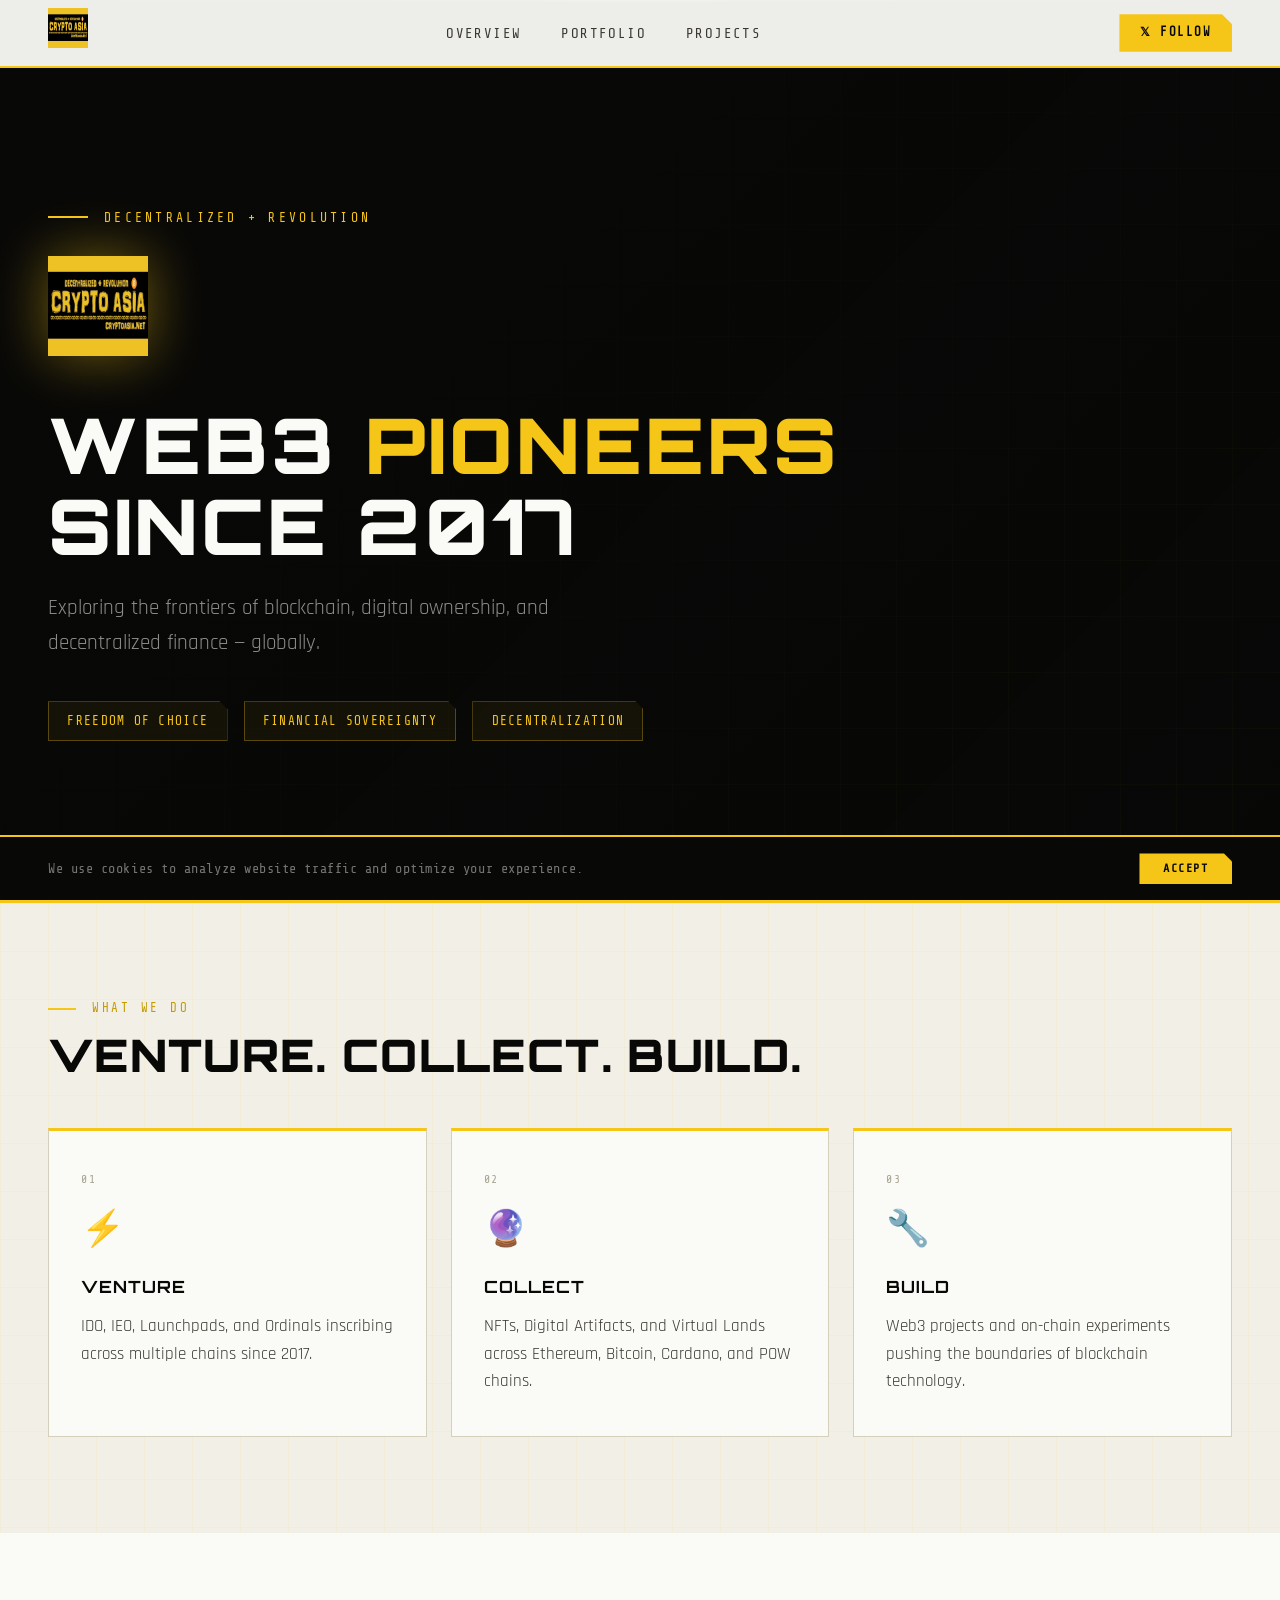
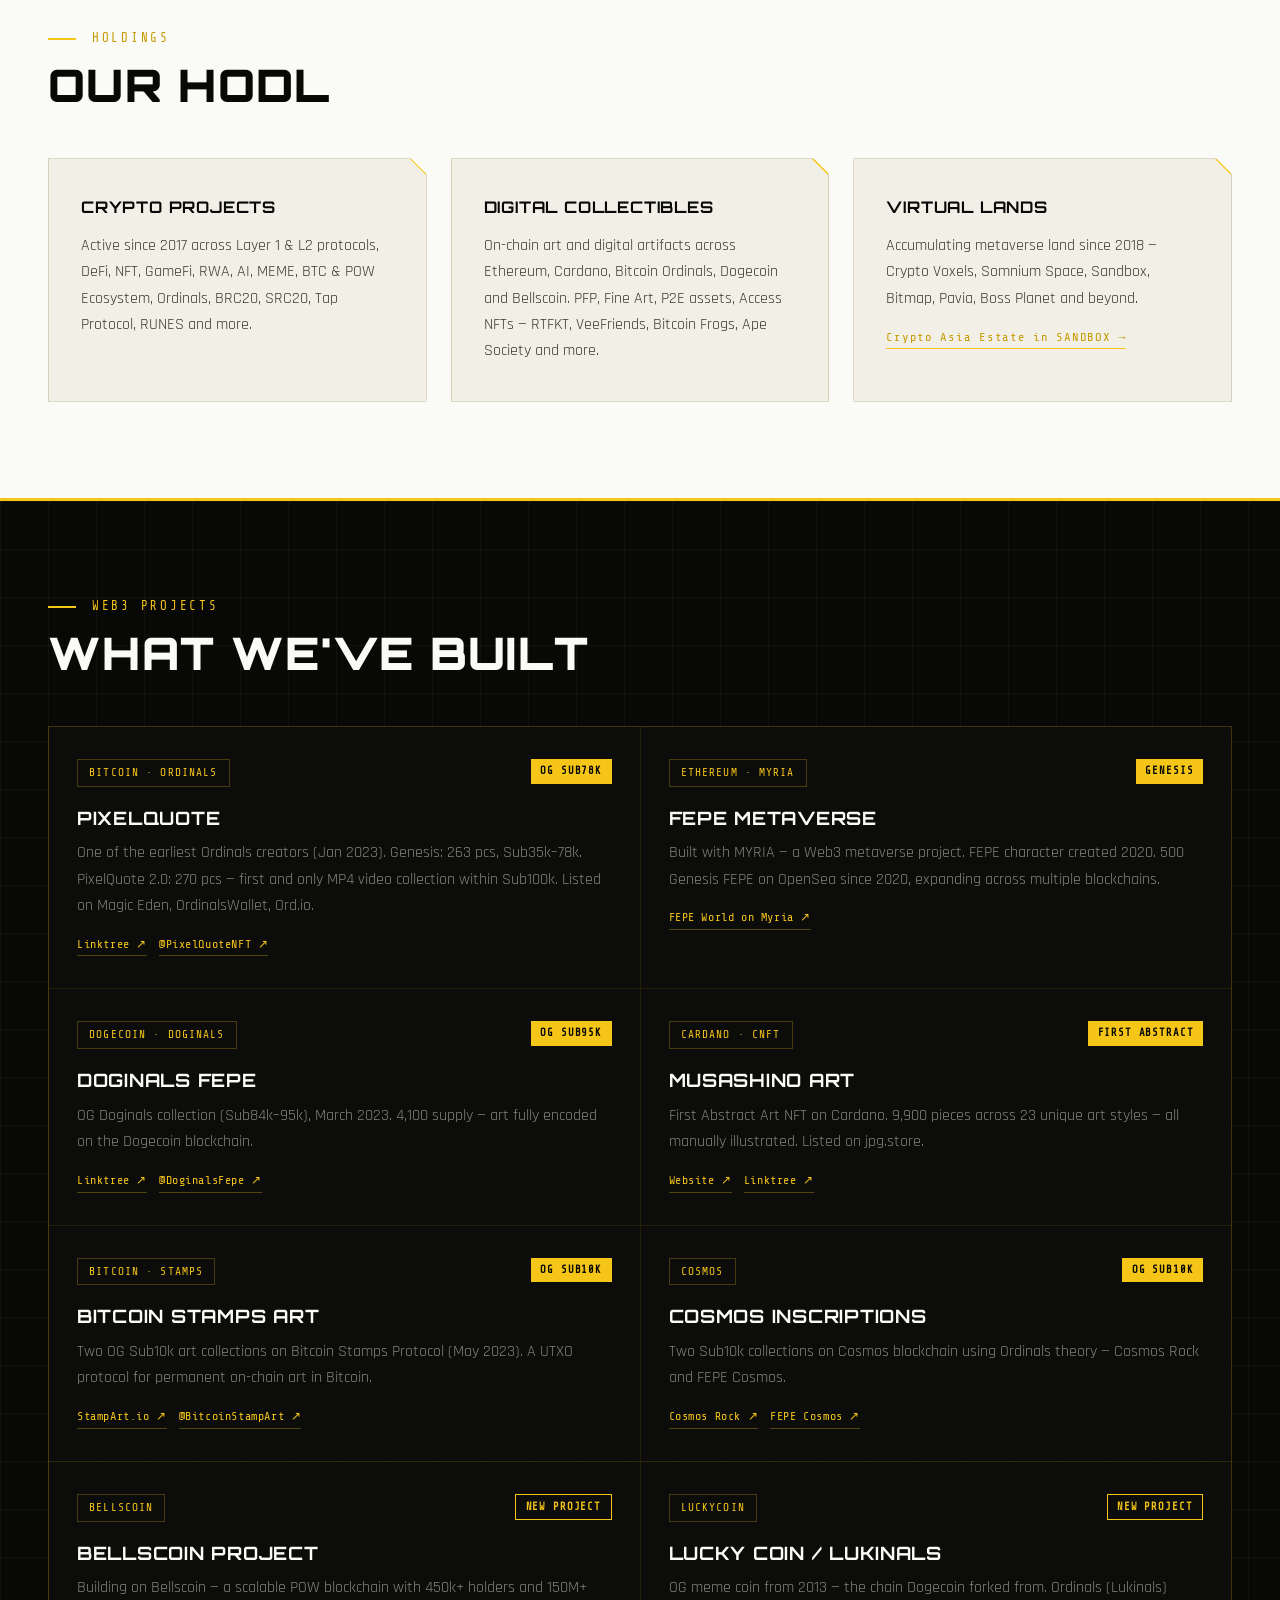
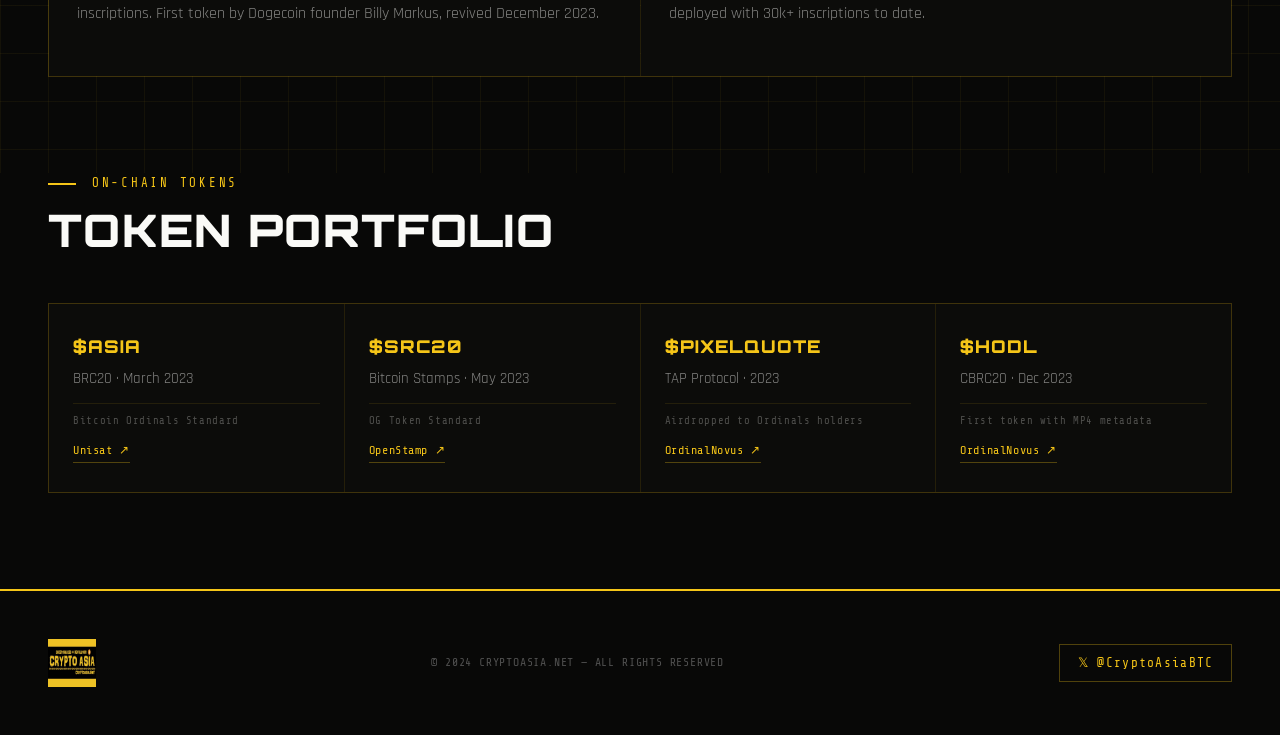
==== index.html @ b13352c6 "Add files via upload" ====
<!DOCTYPE html>
<html lang="en">
<head>
<meta charset="UTF-8">
<meta name="viewport" content="width=device-width, initial-scale=1.0">
<title>Crypto Asia — Decentralized + Revolution</title>
<meta name="description" content="Crypto Asia — Web3 projects, NFT collections, Bitcoin Ordinals, and digital artifacts.">
<link rel="preconnect" href="https://fonts.googleapis.com">
<link href="https://fonts.googleapis.com/css2?family=Orbitron:wght@700;900&family=Rajdhani:wght@400;500;600;700&family=Share+Tech+Mono&display=swap" rel="stylesheet">
<style>
*,*::before,*::after{box-sizing:border-box;margin:0;padding:0}
:root{
  --gold:#F5C518;--gold-d:#C49A00;--gold-l:#FFE566;
  --black:#080807;--white:#FAFAF7;--gray:#F2F0E6;--gray3:#A8A490;
  --text:#111110;--text2:#3A3830;--border:#D4D0BC;
  --fh:'Orbitron',monospace;--fs:'Rajdhani',sans-serif;--fm:'Share Tech Mono',monospace;
}
html{scroll-behavior:smooth}
body{background:var(--white);color:var(--text);font-family:var(--fs);font-size:18px;line-height:1.6;overflow-x:hidden}

/* NAV */
nav{
  position:fixed;top:0;left:0;right:0;z-index:100;
  display:flex;align-items:center;justify-content:space-between;
  padding:0 3rem;height:68px;
  background:rgba(250,250,247,0.95);backdrop-filter:blur(14px);
  border-bottom:2px solid var(--gold);
}
.nav-logo img{height:40px;width:auto;object-fit:contain}
.nav-links{display:flex;gap:2.5rem;list-style:none}
.nav-links a{
  color:var(--text2);font-size:0.88rem;text-decoration:none;
  font-family:var(--fm);letter-spacing:0.1em;text-transform:uppercase;transition:color 0.2s;
}
.nav-links a:hover{color:var(--black)}
.nav-cta{
  display:inline-flex;align-items:center;gap:0.5rem;
  background:var(--gold);color:var(--black);
  font-family:var(--fm);font-size:0.78rem;letter-spacing:0.12em;text-transform:uppercase;
  text-decoration:none;padding:0.55rem 1.3rem;font-weight:700;
  clip-path:polygon(0 0,calc(100% - 10px) 0,100% 10px,100% 100%,0 100%);
  transition:background 0.2s;
}
.nav-cta:hover{background:var(--gold-l)}

/* HERO */
.hero{
  min-height:100vh;display:flex;flex-direction:column;justify-content:center;
  padding:8rem 3rem 5rem;position:relative;overflow:hidden;background:var(--black);
}
.hero::before{
  content:'';position:absolute;inset:0;
  background-image:linear-gradient(rgba(245,197,24,0.07) 1px,transparent 1px),
    linear-gradient(90deg,rgba(245,197,24,0.07) 1px,transparent 1px);
  background-size:56px 56px;
}
.hero-video{position:absolute;inset:0;z-index:0;overflow:hidden}
.hero-video iframe{width:100%;height:100%;pointer-events:none;opacity:0.15;transform:scale(1.1)}
.hero-overlay{
  position:absolute;inset:0;
  background:linear-gradient(135deg,rgba(8,8,7,0.97) 35%,rgba(8,8,7,0.65) 100%);z-index:1;
}
.scan-line{
  position:absolute;top:0;left:0;right:0;height:2px;
  background:linear-gradient(90deg,transparent,var(--gold),transparent);
  animation:scan 5s linear infinite;z-index:3;opacity:0.6;
}
@keyframes scan{0%{top:-2px}100%{top:100%}}
.hero-content{position:relative;z-index:2;max-width:1000px}
.hero-eyebrow{
  font-family:var(--fm);font-size:0.82rem;color:var(--gold);
  letter-spacing:0.25em;text-transform:uppercase;
  margin-bottom:1.75rem;display:flex;align-items:center;gap:1rem;
}
.hero-eyebrow::before{content:'';display:inline-block;width:40px;height:2px;background:var(--gold)}
.hero-logo-img{
  height:100px;width:auto;margin-bottom:2.5rem;
  filter:drop-shadow(0 0 28px rgba(245,197,24,0.45));
}
.hero h1{
  font-family:var(--fh);font-size:clamp(2.4rem,6vw,5.2rem);
  font-weight:900;line-height:1.05;color:var(--white);
  letter-spacing:0.04em;margin-bottom:1.5rem;
}
.hero h1 .gold{color:var(--gold)}
.hero-desc{font-size:1.3rem;color:rgba(250,250,247,0.55);max-width:560px;line-height:1.7;margin-bottom:2.5rem}
.hero-pillars{display:flex;gap:1rem;flex-wrap:wrap}
.pillar{
  font-family:var(--fm);font-size:0.8rem;letter-spacing:0.1em;text-transform:uppercase;
  color:var(--gold);border:1px solid rgba(245,197,24,0.3);padding:0.55rem 1.15rem;
  background:rgba(245,197,24,0.05);
  clip-path:polygon(0 0,calc(100% - 8px) 0,100% 8px,100% 100%,0 100%);
}

/* SECTIONS */
section{padding:6rem 3rem}
.section-eyebrow{
  font-family:var(--fm);font-size:0.78rem;color:var(--gold-d);
  letter-spacing:0.22em;text-transform:uppercase;
  margin-bottom:0.75rem;display:flex;align-items:center;gap:1rem;
}
.section-eyebrow::before{content:'';width:28px;height:2px;background:var(--gold);flex-shrink:0}
.section-title{
  font-family:var(--fh);font-size:clamp(1.9rem,3.5vw,2.9rem);
  font-weight:900;letter-spacing:0.03em;color:var(--black);margin-bottom:0.5rem;line-height:1.1;
}

/* OVERVIEW */
.overview{
  background:var(--gray);border-top:3px solid var(--gold);
  background-image:linear-gradient(rgba(245,197,24,0.07) 1px,transparent 1px),
    linear-gradient(90deg,rgba(245,197,24,0.07) 1px,transparent 1px);
  background-size:48px 48px;
}
.ov-grid{display:grid;grid-template-columns:repeat(3,1fr);gap:1.5rem;margin-top:3rem}
.ov-card{
  background:var(--white);border:1px solid var(--border);border-top:3px solid var(--gold);
  padding:2.5rem 2rem;transition:transform 0.2s,box-shadow 0.2s;
}
.ov-card:hover{transform:translateY(-5px);box-shadow:0 16px 40px rgba(245,197,24,0.13)}
.ov-num{font-family:var(--fm);font-size:0.72rem;color:var(--gray3);letter-spacing:0.15em;margin-bottom:0.75rem}
.ov-icon{font-size:2.2rem;margin-bottom:1rem}
.ov-title{font-family:var(--fh);font-size:1.05rem;font-weight:700;letter-spacing:0.06em;margin-bottom:0.75rem;color:var(--black)}
.ov-text{color:var(--text2);font-size:1.05rem;line-height:1.65}

/* HODL */
.hodl{background:var(--white)}
.hodl-grid{display:grid;grid-template-columns:repeat(3,1fr);gap:1.5rem;margin-top:3rem}
.hodl-card{
  border:1px solid var(--border);background:var(--gray);
  padding:2.25rem 2rem;position:relative;overflow:hidden;
  transition:border-color 0.2s,transform 0.2s;
  clip-path:polygon(0 0,calc(100% - 16px) 0,100% 16px,100% 100%,0 100%);
}
.hodl-card:hover{border-color:var(--gold);transform:translateY(-3px)}
.hodl-card::after{
  content:'';position:absolute;top:0;right:0;width:0;height:0;
  border-style:solid;border-width:0 16px 16px 0;
  border-color:transparent var(--gold) transparent transparent;
}
.hodl-title{font-family:var(--fh);font-size:1rem;font-weight:700;letter-spacing:0.05em;margin-bottom:0.75rem;color:var(--black)}
.hodl-text{color:var(--text2);font-size:1rem;line-height:1.65}
.hodl-link{
  display:inline-flex;align-items:center;gap:0.4rem;margin-top:1rem;
  font-family:var(--fm);font-size:0.76rem;color:var(--gold-d);
  text-decoration:none;letter-spacing:0.06em;border-bottom:1px solid var(--gold);padding-bottom:1px;
}
.hodl-link:hover{color:var(--black)}

/* PROJECTS — dark */
.projects{
  background:var(--black);
  background-image:linear-gradient(rgba(245,197,24,0.05) 1px,transparent 1px),
    linear-gradient(90deg,rgba(245,197,24,0.05) 1px,transparent 1px);
  background-size:48px 48px;border-top:3px solid var(--gold);
}
.projects .section-title{color:var(--white)}
.projects .section-eyebrow{color:var(--gold)}
.proj-grid{
  display:grid;grid-template-columns:repeat(2,1fr);
  gap:1px;background:rgba(245,197,24,0.12);
  border:1px solid rgba(245,197,24,0.12);margin-top:3rem;
}
.proj-card{background:#0c0c0a;padding:2rem 1.75rem;transition:background 0.2s}
.proj-card:hover{background:rgba(245,197,24,0.05)}
.proj-header{display:flex;align-items:flex-start;justify-content:space-between;margin-bottom:1rem;gap:0.5rem;flex-wrap:wrap}
.proj-chain{
  font-family:var(--fm);font-size:0.7rem;letter-spacing:0.1em;text-transform:uppercase;
  padding:0.25rem 0.7rem;border:1px solid rgba(245,197,24,0.25);color:var(--gold);
}
.proj-badge{
  font-family:var(--fm);font-size:0.66rem;letter-spacing:0.08em;text-transform:uppercase;
  padding:0.25rem 0.6rem;color:var(--black);background:var(--gold);font-weight:700;
}
.proj-badge.new{background:transparent;color:var(--gold);border:1px solid var(--gold)}
.proj-name{font-family:var(--fh);font-size:1.15rem;font-weight:700;letter-spacing:0.04em;margin-bottom:0.5rem;color:var(--white)}
.proj-desc{color:rgba(250,250,247,0.5);font-size:1rem;line-height:1.65;margin-bottom:1rem}
.proj-links{display:flex;gap:0.75rem;flex-wrap:wrap}
.proj-link{
  font-family:var(--fm);font-size:0.74rem;color:var(--gold);
  text-decoration:none;letter-spacing:0.05em;
  border-bottom:1px solid rgba(245,197,24,0.3);padding-bottom:1px;transition:border-color 0.2s;
}
.proj-link:hover{border-color:var(--gold)}

/* TOKENS */
.tokens{background:var(--black);padding-top:1px}
.tokens .section-title{color:var(--white)}
.tokens-grid{
  display:grid;grid-template-columns:repeat(4,1fr);
  gap:1px;background:rgba(245,197,24,0.12);
  border:1px solid rgba(245,197,24,0.12);margin-top:3rem;
}
.token-card{background:#0c0c0a;padding:1.75rem 1.5rem;transition:background 0.2s}
.token-card:hover{background:rgba(245,197,24,0.05)}
.token-ticker{font-family:var(--fh);font-size:1.1rem;font-weight:900;color:var(--gold);margin-bottom:0.4rem;letter-spacing:0.06em}
.token-name{font-size:0.95rem;color:rgba(250,250,247,0.5);margin-bottom:0.75rem}
.token-proto{
  font-family:var(--fm);font-size:0.66rem;color:rgba(250,250,247,0.28);
  border-top:1px solid rgba(245,197,24,0.1);padding-top:0.6rem;margin-top:0.5rem;letter-spacing:0.06em;
}

/* FOOTER */
footer{
  background:var(--black);border-top:2px solid var(--gold);
  padding:3rem;display:flex;align-items:center;justify-content:space-between;flex-wrap:wrap;gap:1.5rem;
}
.footer-copy{font-family:var(--fm);font-size:0.72rem;color:rgba(250,250,247,0.3);letter-spacing:0.07em}
.footer-x{
  display:flex;align-items:center;gap:0.5rem;
  color:var(--gold);font-family:var(--fm);font-size:0.8rem;
  text-decoration:none;border:1px solid rgba(245,197,24,0.3);
  padding:0.5rem 1.1rem;letter-spacing:0.1em;transition:background 0.2s;
}
.footer-x:hover{background:rgba(245,197,24,0.08)}

/* COOKIE */
#cookie-bar{
  position:fixed;bottom:0;left:0;right:0;z-index:200;
  background:var(--black);border-top:2px solid var(--gold);
  display:flex;align-items:center;justify-content:space-between;
  padding:1rem 3rem;gap:1rem;
  font-size:0.85rem;color:rgba(250,250,247,0.45);
  font-family:var(--fm);letter-spacing:0.04em;
}
#cookie-bar button{
  font-family:var(--fm);font-size:0.74rem;letter-spacing:0.12em;text-transform:uppercase;
  background:var(--gold);color:var(--black);border:none;padding:0.55rem 1.5rem;cursor:pointer;font-weight:700;
  clip-path:polygon(0 0,calc(100% - 8px) 0,100% 8px,100% 100%,0 100%);
}

.reveal{opacity:0;transform:translateY(26px);transition:opacity 0.55s ease,transform 0.55s ease}
.reveal.visible{opacity:1;transform:none}

@media(max-width:768px){
  nav{padding:0 1.25rem}
  .nav-links{display:none}
  .hero{padding:6rem 1.5rem 3rem}
  section{padding:4rem 1.5rem}
  .ov-grid,.hodl-grid,.proj-grid,.tokens-grid{grid-template-columns:1fr}
  footer{padding:2rem 1.5rem}
  #cookie-bar{padding:1rem 1.5rem;flex-direction:column;align-items:flex-start}
}
</style>
</head>
<body>

<nav>
  <a href="#" class="nav-logo">
    <img src="CRYPTO_ASIA_PAVIA.png" alt="Crypto Asia" onerror="this.style.display='none';this.nextSibling.style.display='block'">
    <span style="display:none;font-family:var(--fh);font-size:1rem;font-weight:900;color:var(--gold);letter-spacing:0.1em">CRYPTO ASIA</span>
  </a>
  <ul class="nav-links">
    <li><a href="#overview">Overview</a></li>
    <li><a href="#hodl">Portfolio</a></li>
    <li><a href="#projects">Projects</a></li>
  </ul>
  <a class="nav-cta" href="https://www.x.com/CryptoAsiaBTC" target="_blank" rel="noopener">&#120143; Follow</a>
</nav>

<section class="hero" id="top">
  <div class="scan-line"></div>
  <div class="hero-video">
    <iframe src="https://player.vimeo.com/video/564123870?h=08fd0ecb77&autoplay=1&loop=1&autopause=0&muted=1&title=0&byline=0&portrait=0&controls=0"
      allow="autoplay; fullscreen" frameborder="0" title="Background"></iframe>
  </div>
  <div class="hero-overlay"></div>
  <div class="hero-content">
    <p class="hero-eyebrow">Decentralized + Revolution</p>
    <img class="hero-logo-img" src="CRYPTO_ASIA_PAVIA.png" alt="Crypto Asia Logo"
      onerror="this.style.display='none'">
    <h1>WEB3 <span class="gold">PIONEERS</span><br>SINCE 2017</h1>
    <p class="hero-desc">Exploring the frontiers of blockchain, digital ownership, and decentralized finance — globally.</p>
    <div class="hero-pillars">
      <div class="pillar">Freedom of Choice</div>
      <div class="pillar">Financial Sovereignty</div>
      <div class="pillar">Decentralization</div>
    </div>
  </div>
</section>

<section class="overview" id="overview">
  <div class="section-eyebrow">What we do</div>
  <h2 class="section-title reveal">VENTURE. COLLECT. BUILD.</h2>
  <div class="ov-grid">
    <div class="ov-card reveal">
      <div class="ov-num">01</div>
      <div class="ov-icon">&#9889;</div>
      <div class="ov-title">VENTURE</div>
      <div class="ov-text">IDO, IEO, Launchpads, and Ordinals inscribing across multiple chains since 2017.</div>
    </div>
    <div class="ov-card reveal">
      <div class="ov-num">02</div>
      <div class="ov-icon">&#128302;</div>
      <div class="ov-title">COLLECT</div>
      <div class="ov-text">NFTs, Digital Artifacts, and Virtual Lands across Ethereum, Bitcoin, Cardano, and POW chains.</div>
    </div>
    <div class="ov-card reveal">
      <div class="ov-num">03</div>
      <div class="ov-icon">&#128295;</div>
      <div class="ov-title">BUILD</div>
      <div class="ov-text">Web3 projects and on-chain experiments pushing the boundaries of blockchain technology.</div>
    </div>
  </div>
</section>

<section class="hodl" id="hodl">
  <div class="section-eyebrow">Holdings</div>
  <h2 class="section-title reveal">OUR HODL</h2>
  <div class="hodl-grid">
    <div class="hodl-card reveal">
      <div class="hodl-title">CRYPTO PROJECTS</div>
      <div class="hodl-text">Active since 2017 across Layer 1 &amp; L2 protocols, DeFi, NFT, GameFi, RWA, AI, MEME, BTC &amp; POW Ecosystem, Ordinals, BRC20, SRC20, Tap Protocol, RUNES and more.</div>
    </div>
    <div class="hodl-card reveal">
      <div class="hodl-title">DIGITAL COLLECTIBLES</div>
      <div class="hodl-text">On-chain art and digital artifacts across Ethereum, Cardano, Bitcoin Ordinals, Dogecoin and Bellscoin. PFP, Fine Art, P2E assets, Access NFTs — RTFKT, VeeFriends, Bitcoin Frogs, Ape Society and more.</div>
    </div>
    <div class="hodl-card reveal">
      <div class="hodl-title">VIRTUAL LANDS</div>
      <div class="hodl-text">Accumulating metaverse land since 2018 — Crypto Voxels, Somnium Space, Sandbox, Bitmap, Pavia, Boss Planet and beyond.</div>
      <a class="hodl-link" href="https://www.sandbox.game/en/estates/2868/" target="_blank" rel="noopener">Crypto Asia Estate in SANDBOX &#8594;</a>
    </div>
  </div>
</section>

<section class="projects" id="projects">
  <div class="section-eyebrow">Web3 Projects</div>
  <h2 class="section-title reveal">WHAT WE'VE BUILT</h2>
  <div class="proj-grid">
    <div class="proj-card reveal">
      <div class="proj-header"><span class="proj-chain">Bitcoin · Ordinals</span><span class="proj-badge">OG Sub78k</span></div>
      <div class="proj-name">PIXELQUOTE</div>
      <div class="proj-desc">One of the earliest Ordinals creators (Jan 2023). Genesis: 263 pcs, Sub35k–78k. PixelQuote 2.0: 270 pcs — first and only MP4 video collection within Sub100k. Listed on Magic Eden, OrdinalsWallet, Ord.io.</div>
      <div class="proj-links">
        <a class="proj-link" href="https://linktr.ee/pixelquotenft" target="_blank" rel="noopener">Linktree &#8599;</a>
        <a class="proj-link" href="https://x.com/PixelQuoteNFT" target="_blank" rel="noopener">@PixelQuoteNFT &#8599;</a>
      </div>
    </div>
    <div class="proj-card reveal">
      <div class="proj-header"><span class="proj-chain">Ethereum · Myria</span><span class="proj-badge">Genesis</span></div>
      <div class="proj-name">FEPE METAVERSE</div>
      <div class="proj-desc">Built with MYRIA — a Web3 metaverse project. FEPE character created 2020. 500 Genesis FEPE on OpenSea since 2020, expanding across multiple blockchains.</div>
      <div class="proj-links">
        <a class="proj-link" href="https://myria.com/game-detail/?gameId=world-fepe" target="_blank" rel="noopener">FEPE World on Myria &#8599;</a>
      </div>
    </div>
    <div class="proj-card reveal">
      <div class="proj-header"><span class="proj-chain">Dogecoin · Doginals</span><span class="proj-badge">OG Sub95k</span></div>
      <div class="proj-name">DOGINALS FEPE</div>
      <div class="proj-desc">OG Doginals collection (Sub84k–95k), March 2023. 4,100 supply — art fully encoded on the Dogecoin blockchain.</div>
      <div class="proj-links">
        <a class="proj-link" href="https://linktr.ee/doginalsfepe" target="_blank" rel="noopener">Linktree &#8599;</a>
        <a class="proj-link" href="https://twitter.com/DoginalsFepe" target="_blank" rel="noopener">@DoginalsFepe &#8599;</a>
      </div>
    </div>
    <div class="proj-card reveal">
      <div class="proj-header"><span class="proj-chain">Cardano · CNFT</span><span class="proj-badge">First Abstract</span></div>
      <div class="proj-name">MUSASHINO ART</div>
      <div class="proj-desc">First Abstract Art NFT on Cardano. 9,900 pieces across 23 unique art styles — all manually illustrated. Listed on jpg.store.</div>
      <div class="proj-links">
        <a class="proj-link" href="http://www.musashinoartnft.com/" target="_blank" rel="noopener">Website &#8599;</a>
        <a class="proj-link" href="https://linktr.ee/musashinoartnft" target="_blank" rel="noopener">Linktree &#8599;</a>
      </div>
    </div>
    <div class="proj-card reveal">
      <div class="proj-header"><span class="proj-chain">Bitcoin · Stamps</span><span class="proj-badge">OG Sub10k</span></div>
      <div class="proj-name">BITCOIN STAMPS ART</div>
      <div class="proj-desc">Two OG Sub10k art collections on Bitcoin Stamps Protocol (May 2023). A UTXO protocol for permanent on-chain art in Bitcoin.</div>
      <div class="proj-links">
        <a class="proj-link" href="https://stampart.io/" target="_blank" rel="noopener">StampArt.io &#8599;</a>
        <a class="proj-link" href="https://x.com/BitcoinStampArt" target="_blank" rel="noopener">@BitcoinStampArt &#8599;</a>
      </div>
    </div>
    <div class="proj-card reveal">
      <div class="proj-header"><span class="proj-chain">Cosmos</span><span class="proj-badge">OG Sub10k</span></div>
      <div class="proj-name">COSMOS INSCRIPTIONS</div>
      <div class="proj-desc">Two Sub10k collections on Cosmos blockchain using Ordinals theory — Cosmos Rock and FEPE Cosmos.</div>
      <div class="proj-links">
        <a class="proj-link" href="https://asteroidhub.xyz/portfolio/cosmos-rock/" target="_blank" rel="noopener">Cosmos Rock &#8599;</a>
        <a class="proj-link" href="https://asteroidhub.xyz/portfolio/fepe/" target="_blank" rel="noopener">FEPE Cosmos &#8599;</a>
      </div>
    </div>
    <div class="proj-card reveal">
      <div class="proj-header"><span class="proj-chain">Bellscoin</span><span class="proj-badge new">New Project</span></div>
      <div class="proj-name">BELLSCOIN PROJECT</div>
      <div class="proj-desc">Building on Bellscoin — a scalable POW blockchain with 450k+ holders and 150M+ inscriptions. First token by Dogecoin founder Billy Markus, revived December 2023.</div>
    </div>
    <div class="proj-card reveal">
      <div class="proj-header"><span class="proj-chain">Luckycoin</span><span class="proj-badge new">New Project</span></div>
      <div class="proj-name">LUCKY COIN / LUKINALS</div>
      <div class="proj-desc">OG meme coin from 2013 — the chain Dogecoin forked from. Ordinals (Lukinals) deployed with 30k+ inscriptions to date.</div>
    </div>
  </div>
</section>

<section class="tokens">
  <div class="section-eyebrow" style="color:var(--gold)">On-Chain Tokens</div>
  <h2 class="section-title reveal" style="color:var(--white)">TOKEN PORTFOLIO</h2>
  <div class="tokens-grid">
    <div class="token-card reveal">
      <div class="token-ticker">$ASIA</div>
      <div class="token-name">BRC20 · March 2023</div>
      <div class="token-proto">Bitcoin Ordinals Standard</div>
      <a class="proj-link" href="https://unisat.io/brc20/ASIA" target="_blank" rel="noopener" style="display:inline-block;margin-top:0.75rem">Unisat &#8599;</a>
    </div>
    <div class="token-card reveal">
      <div class="token-ticker">$SRC20</div>
      <div class="token-name">Bitcoin Stamps · May 2023</div>
      <div class="token-proto">OG Token Standard</div>
      <a class="proj-link" href="https://openstamp.io/market/src20/trading?ticker=SRC20" target="_blank" rel="noopener" style="display:inline-block;margin-top:0.75rem">OpenStamp &#8599;</a>
    </div>
    <div class="token-card reveal">
      <div class="token-ticker">$PIXELQUOTE</div>
      <div class="token-name">TAP Protocol · 2023</div>
      <div class="token-proto">Airdropped to Ordinals holders</div>
      <a class="proj-link" href="https://ordinalnovus.com/cbrc-20/hodl" target="_blank" rel="noopener" style="display:inline-block;margin-top:0.75rem">OrdinalNovus &#8599;</a>
    </div>
    <div class="token-card reveal">
      <div class="token-ticker">$HODL</div>
      <div class="token-name">CBRC20 · Dec 2023</div>
      <div class="token-proto">First token with MP4 metadata</div>
      <a class="proj-link" href="https://ordinalnovus.com/cbrc-20/hodl" target="_blank" rel="noopener" style="display:inline-block;margin-top:0.75rem">OrdinalNovus &#8599;</a>
    </div>
  </div>
</section>

<footer>
  <img src="CRYPTO_ASIA_PAVIA.png" alt="Crypto Asia" style="height:48px;width:auto"
    onerror="this.style.display='none';this.nextSibling.style.display='block'">
  <span style="display:none;font-family:var(--fh);font-size:1.1rem;font-weight:900;color:var(--gold);letter-spacing:0.1em">CRYPTO ASIA</span>
  <div class="footer-copy">&#169; 2024 CRYPTOASIA.NET — ALL RIGHTS RESERVED</div>
  <a class="footer-x" href="https://www.x.com/CryptoAsiaBTC" target="_blank" rel="noopener">&#120143; @CryptoAsiaBTC</a>
</footer>

<div id="cookie-bar">
  <span>We use cookies to analyze website traffic and optimize your experience.</span>
  <button onclick="document.getElementById('cookie-bar').style.display='none'">Accept</button>
</div>

<script>
const obs=new IntersectionObserver(entries=>{
  entries.forEach(e=>{if(e.isIntersecting)e.target.classList.add('visible')})
},{threshold:0.08,rootMargin:'0px 0px -30px 0px'})
document.querySelectorAll('.reveal').forEach(el=>obs.observe(el))
</script>
</body>
</html>
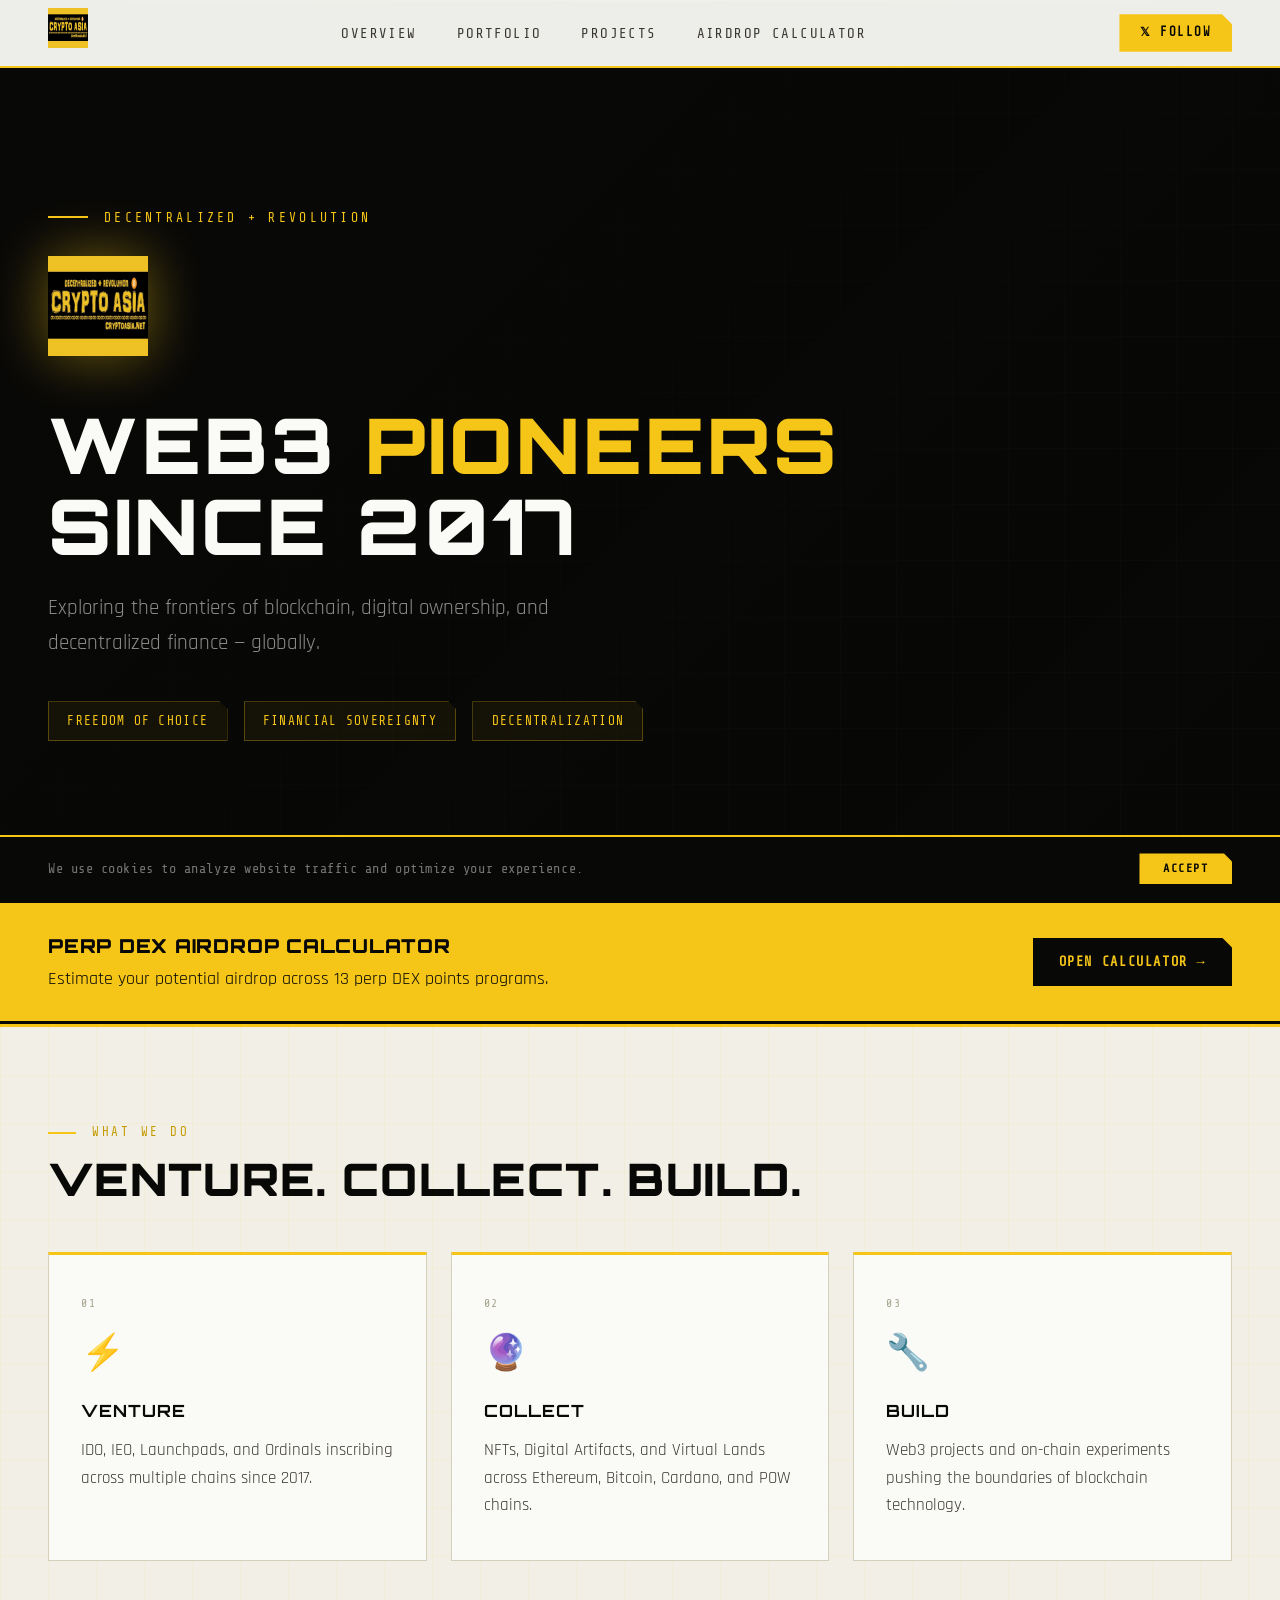
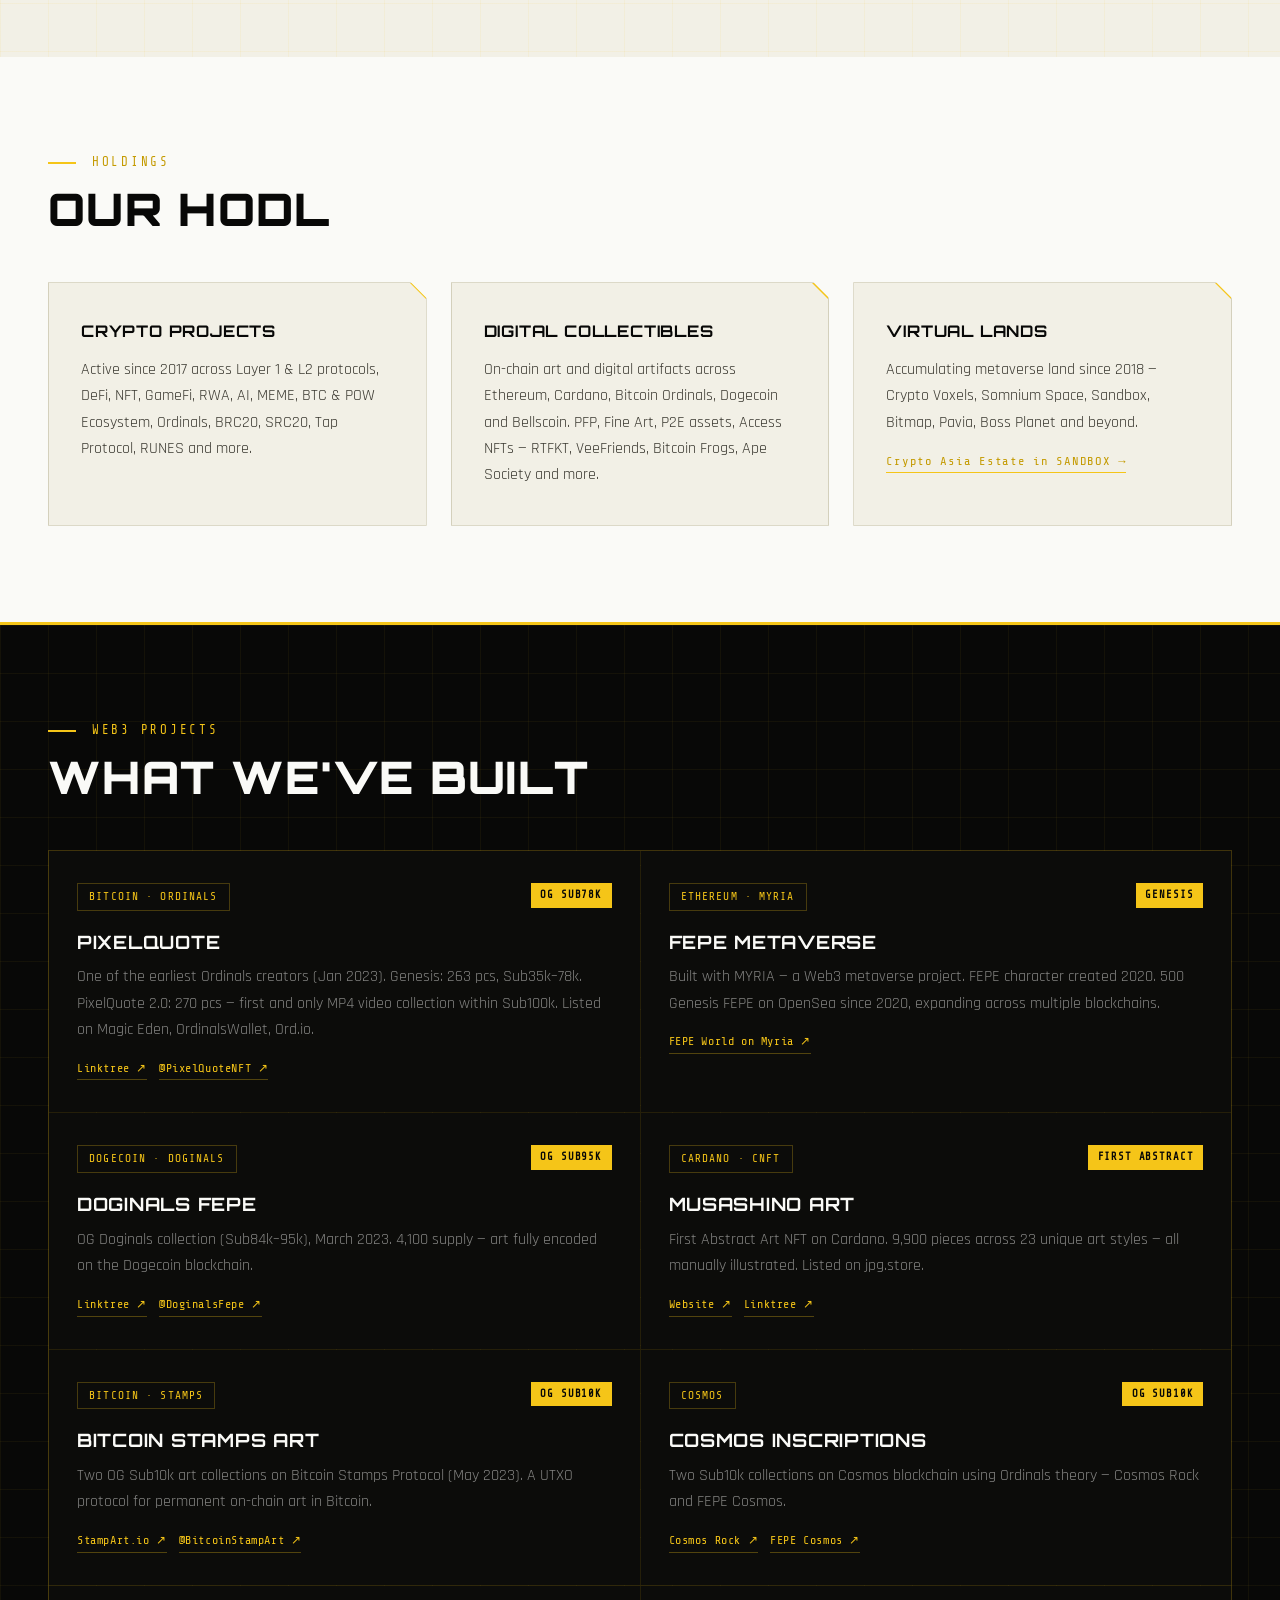
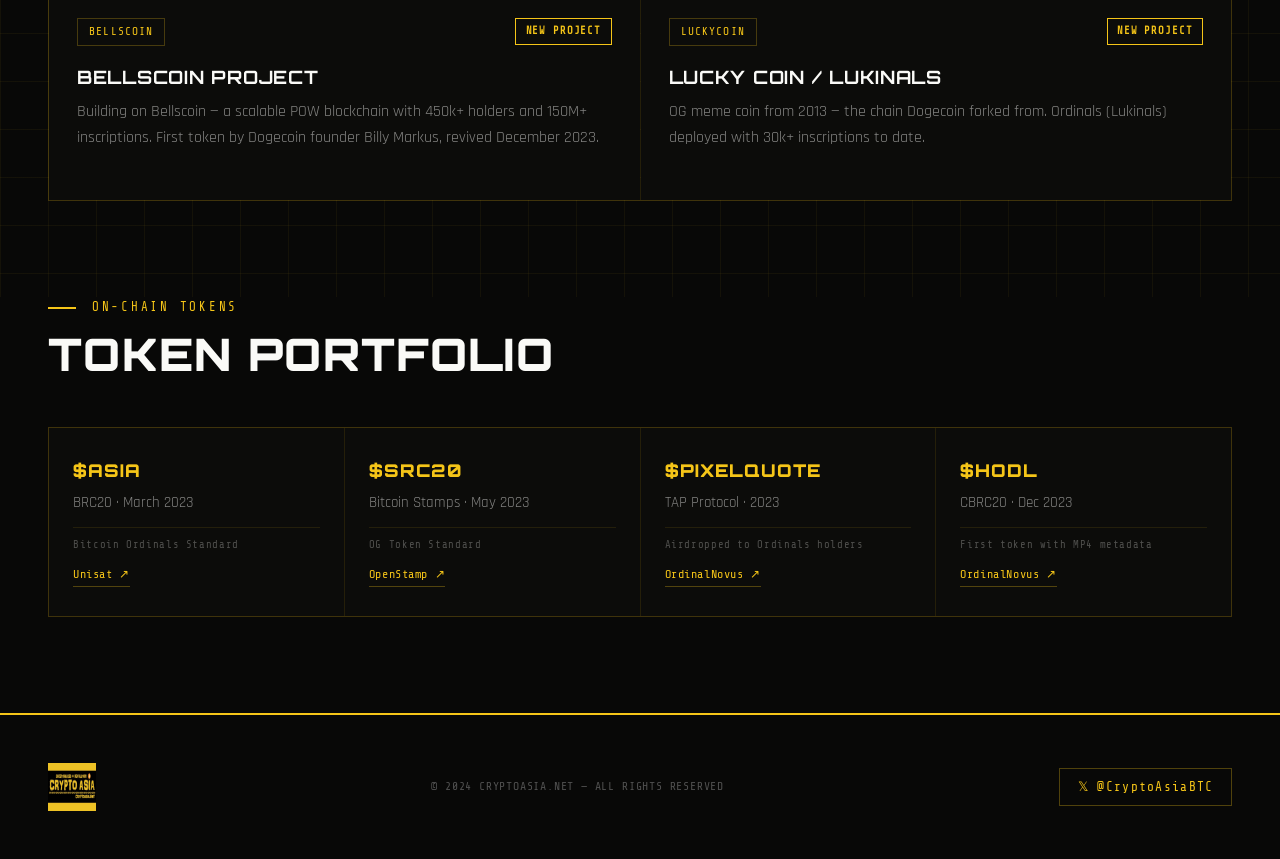
==== commit ff299d86: "Add files via upload" ====
--- a/index.html
+++ b/index.html
@@ -229,6 +229,13 @@
   clip-path:polygon(0 0,calc(100% - 8px) 0,100% 8px,100% 100%,0 100%);
 }
 
+.calc-banner{background:var(--gold);border-top:3px solid var(--black);border-bottom:3px solid var(--black);padding:1.75rem 3rem;display:flex;align-items:center;justify-content:space-between;gap:1.5rem;flex-wrap:wrap}
+.calc-banner h3{font-family:var(--fh);font-size:1.2rem;font-weight:900;color:var(--black);letter-spacing:0.04em;margin-bottom:0.2rem}
+.calc-banner p{color:var(--black);font-size:1.1rem}
+.calc-banner a{display:inline-block;background:var(--black);color:var(--gold);font-family:var(--fm);font-size:0.85rem;letter-spacing:0.12em;text-transform:uppercase;text-decoration:none;font-weight:700;padding:0.85rem 1.6rem;clip-path:polygon(0 0,calc(100% - 10px) 0,100% 10px,100% 100%,0 100%)}
+.calc-banner a:hover{background:#222}
+@media(max-width:768px){.calc-banner{padding:1.5rem 1.5rem}}
+
 .reveal{opacity:0;transform:translateY(26px);transition:opacity 0.55s ease,transform 0.55s ease}
 .reveal.visible{opacity:1;transform:none}
 
@@ -254,6 +261,7 @@
     <li><a href="#overview">Overview</a></li>
     <li><a href="#hodl">Portfolio</a></li>
     <li><a href="#projects">Projects</a></li>
+    <li><a href="airdrop-calculator.html">Airdrop Calculator</a></li>
   </ul>
   <a class="nav-cta" href="https://www.x.com/CryptoAsiaBTC" target="_blank" rel="noopener">&#120143; Follow</a>
 </nav>
@@ -279,6 +287,14 @@
   </div>
 </section>
 
+<div class="calc-banner">
+  <div>
+    <h3>PERP DEX AIRDROP CALCULATOR</h3>
+    <p>Estimate your potential airdrop across 13 perp DEX points programs.</p>
+  </div>
+  <a href="airdrop-calculator.html">Open Calculator &#8594;</a>
+</div>
+
 <section class="overview" id="overview">
   <div class="section-eyebrow">What we do</div>
   <h2 class="section-title reveal">VENTURE. COLLECT. BUILD.</h2>
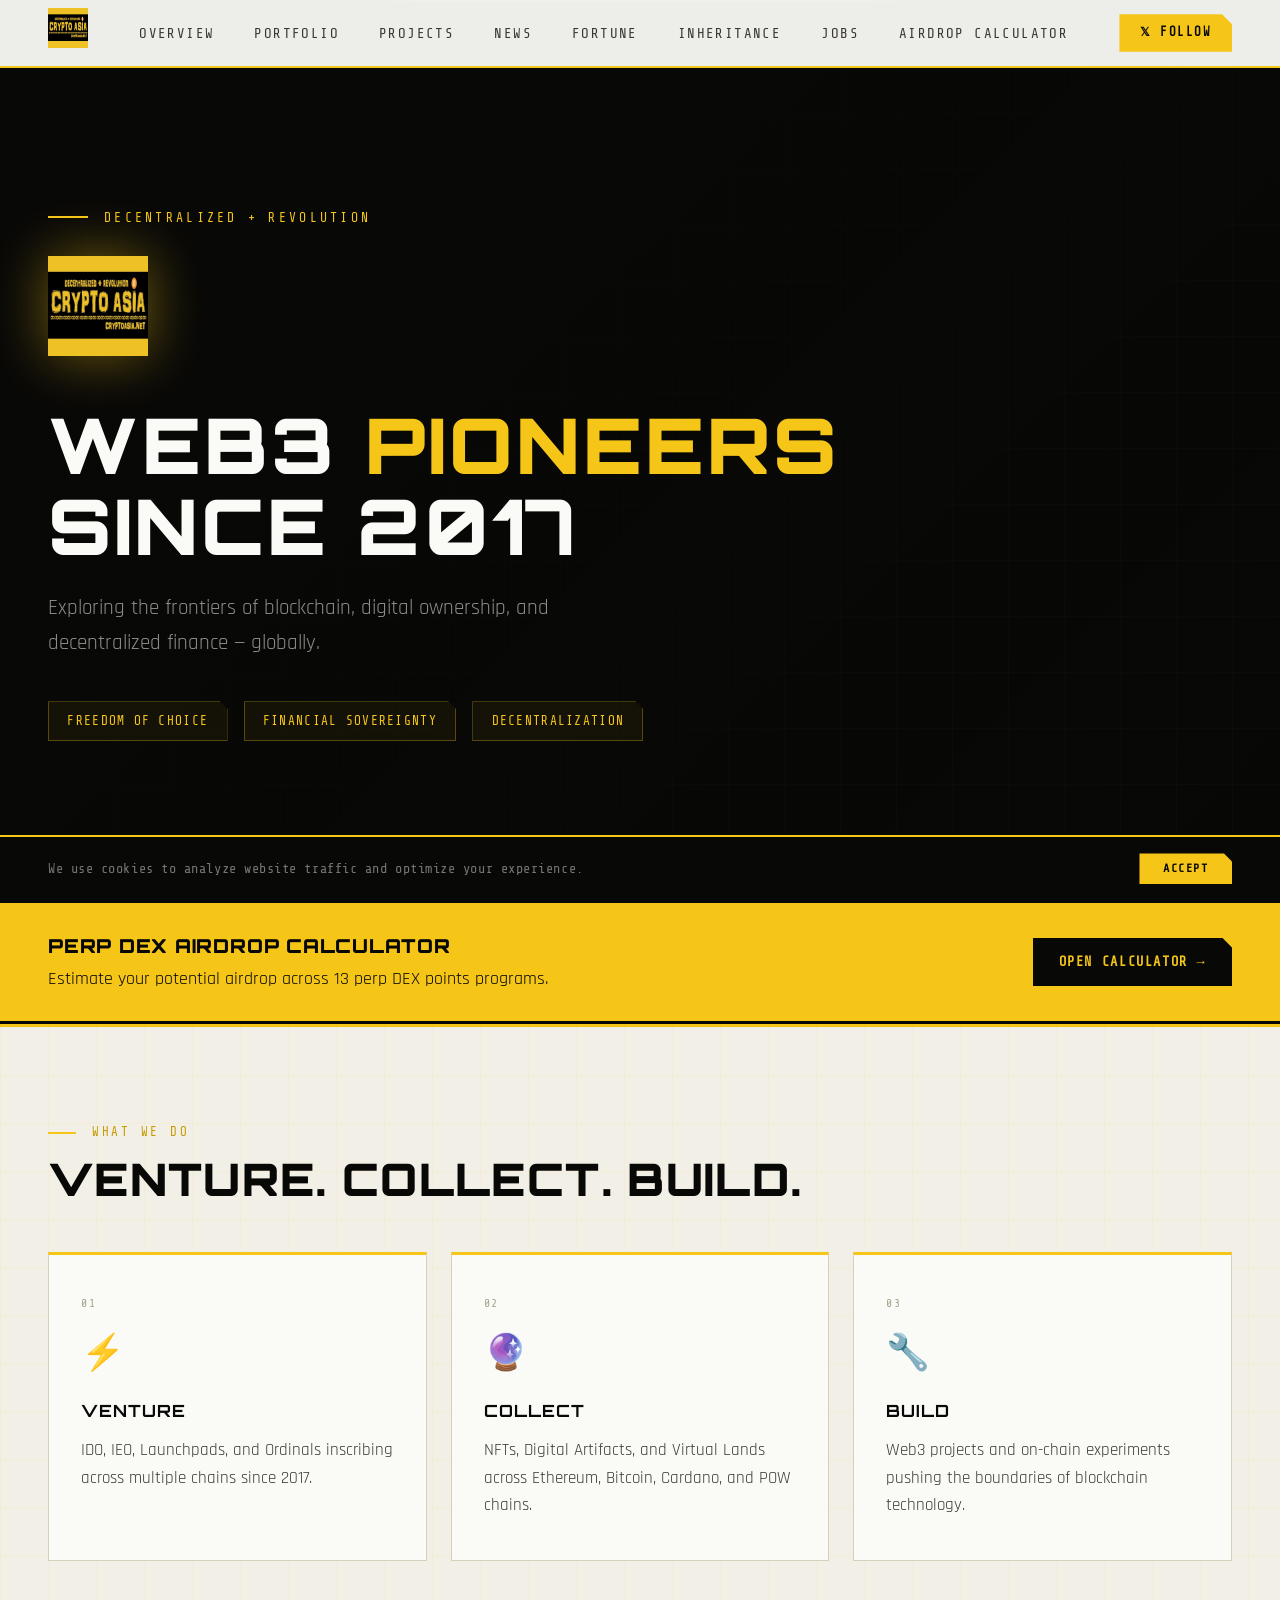
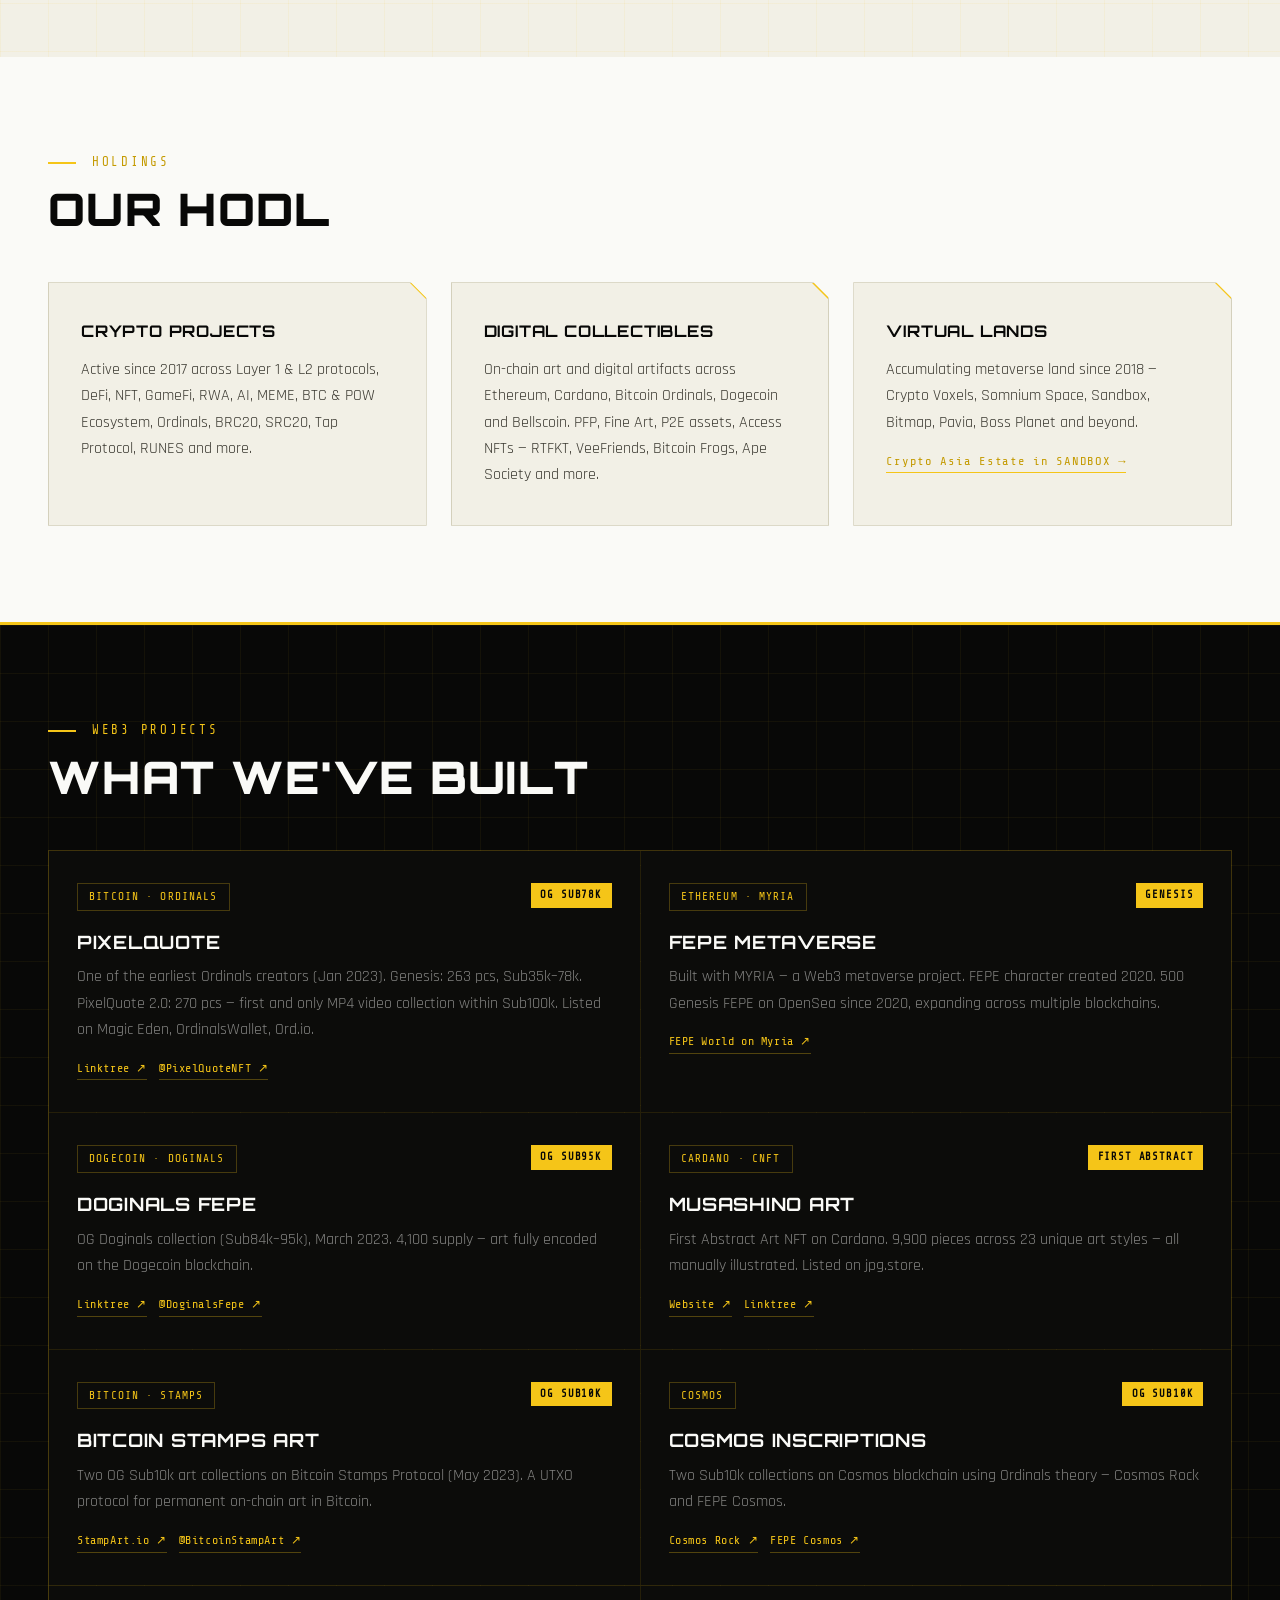
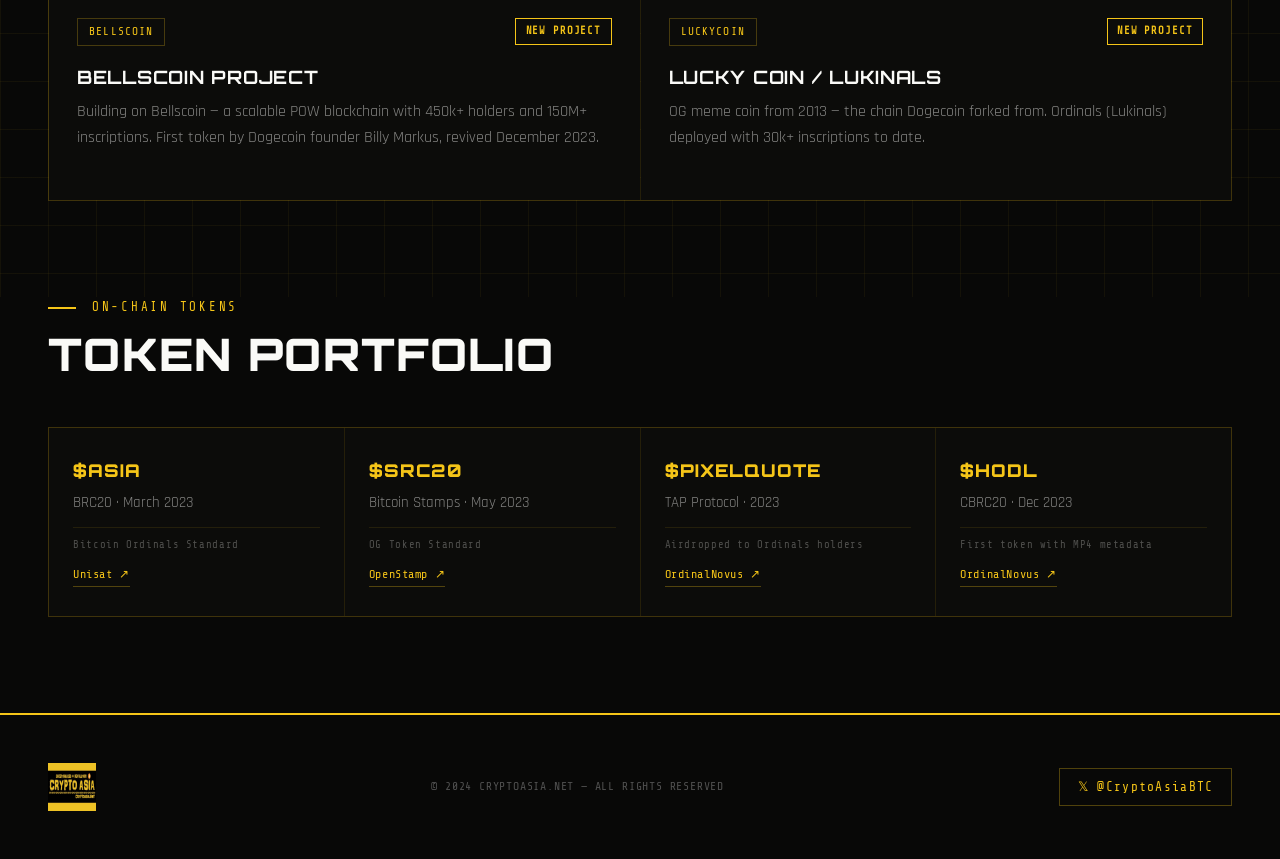
==== commit 89119328: "Add files via upload" ====
--- a/index.html
+++ b/index.html
@@ -261,6 +261,10 @@
     <li><a href="#overview">Overview</a></li>
     <li><a href="#hodl">Portfolio</a></li>
     <li><a href="#projects">Projects</a></li>
+    <li><a href="news.html">News</a></li>
+    <li><a href="fortune.html">Fortune</a></li>
+    <li><a href="inheritance.html">Inheritance</a></li>
+    <li><a href="jobs.html">Jobs</a></li>
     <li><a href="airdrop-calculator.html">Airdrop Calculator</a></li>
   </ul>
   <a class="nav-cta" href="https://www.x.com/CryptoAsiaBTC" target="_blank" rel="noopener">&#120143; Follow</a>
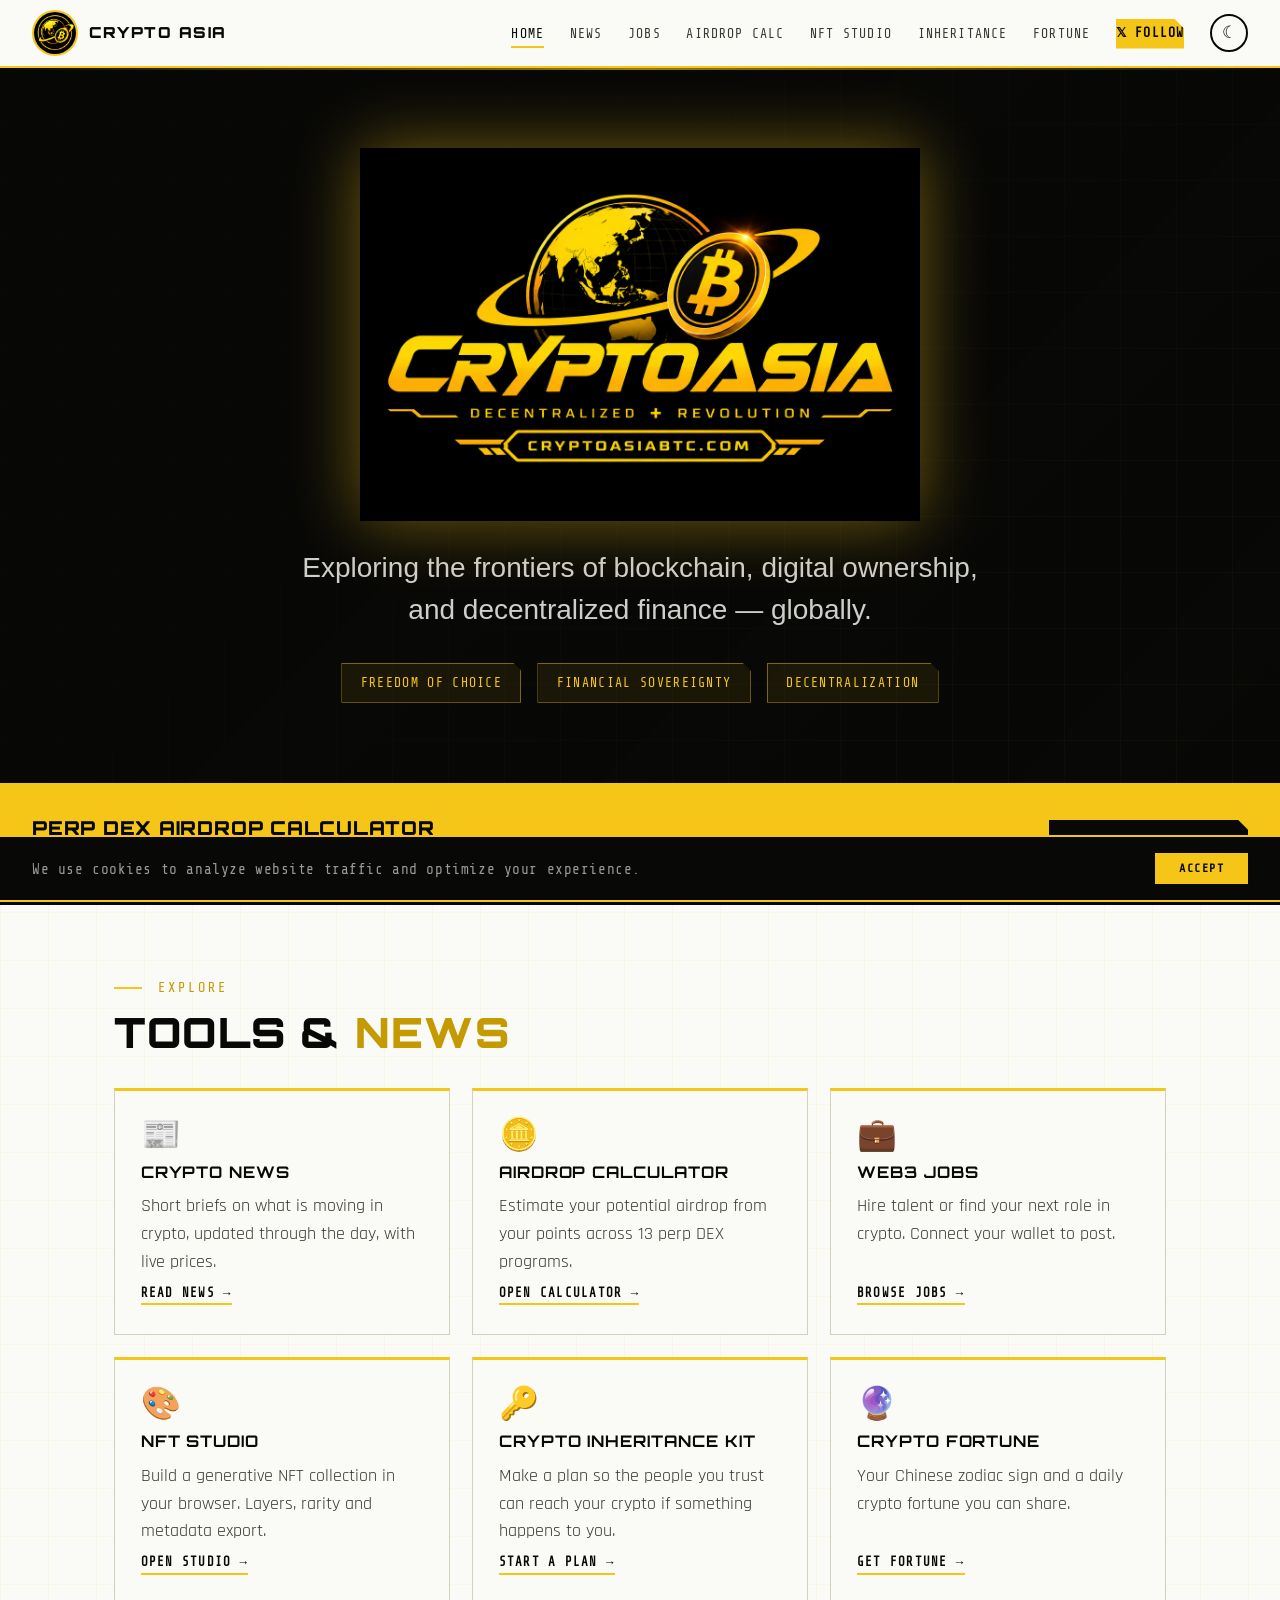
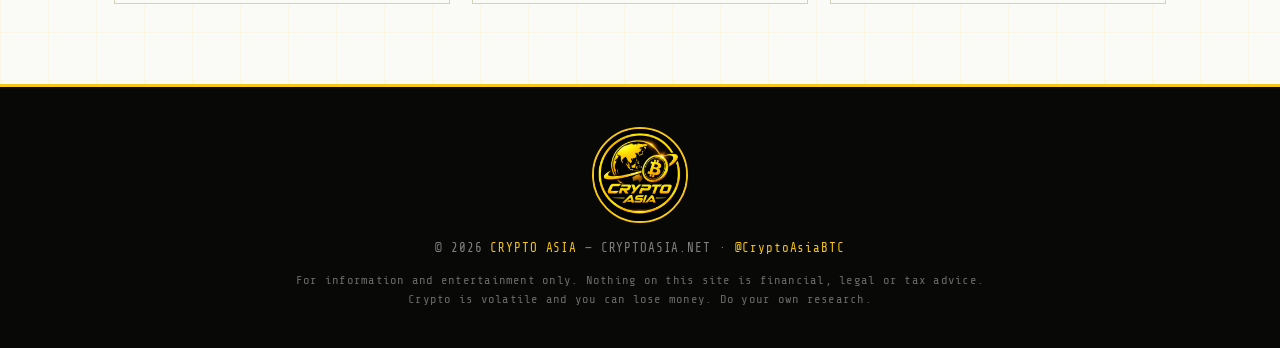
==== commit c2d1ced5: "Add files via upload" ====
--- a/index.html
+++ b/index.html
@@ -4,285 +4,76 @@
 <meta charset="UTF-8">
 <meta name="viewport" content="width=device-width, initial-scale=1.0">
 <title>Crypto Asia — Decentralized + Revolution</title>
-<meta name="description" content="Crypto Asia — Web3 projects, NFT collections, Bitcoin Ordinals, and digital artifacts.">
+<link rel="icon" type="image/png" sizes="32x32" href="logos/favicon-32.png">
+<link rel="icon" type="image/png" sizes="16x16" href="logos/favicon-16.png">
+<link rel="shortcut icon" href="favicon.ico">
+<link rel="apple-touch-icon" href="logos/favicon-180.png">
+<meta name="theme-color" content="#F5C518">
+<script>try{var t=localStorage.getItem('ca-theme');if(t)document.documentElement.setAttribute('data-theme',t)}catch(e){}</script>
+<meta name="description" content="Crypto Asia — live crypto news, airdrop tools, Web3 jobs and more.">
+<meta property="og:title" content="Crypto Asia — Decentralized + Revolution">
+<meta property="og:description" content="Live crypto news, airdrop tools, Web3 jobs and more.">
+<meta property="og:image" content="logos/ca-wide.png">
 <link rel="preconnect" href="https://fonts.googleapis.com">
 <link href="https://fonts.googleapis.com/css2?family=Orbitron:wght@700;900&family=Rajdhani:wght@400;500;600;700&family=Share+Tech+Mono&display=swap" rel="stylesheet">
+<link rel="stylesheet" href="shared.css">
 <style>
-*,*::before,*::after{box-sizing:border-box;margin:0;padding:0}
-:root{
-  --gold:#F5C518;--gold-d:#C49A00;--gold-l:#FFE566;
-  --black:#080807;--white:#FAFAF7;--gray:#F2F0E6;--gray3:#A8A490;
-  --text:#111110;--text2:#3A3830;--border:#D4D0BC;
-  --fh:'Orbitron',monospace;--fs:'Rajdhani',sans-serif;--fm:'Share Tech Mono',monospace;
-}
-html{scroll-behavior:smooth}
-body{background:var(--white);color:var(--text);font-family:var(--fs);font-size:18px;line-height:1.6;overflow-x:hidden}
+/* HERO — always dark, with extra gold in dark mode */
+.hero{position:relative;overflow:hidden;background:var(--black);padding:5rem 1.5rem 5rem;text-align:center;border-bottom:3px solid var(--gold)}
+.hero::before{content:'';position:absolute;inset:0;background-image:linear-gradient(rgba(245,197,24,.08) 1px,transparent 1px),linear-gradient(90deg,rgba(245,197,24,.08) 1px,transparent 1px);background-size:56px 56px}
+:root[data-theme="dark"] .hero{background:radial-gradient(ellipse 70% 80% at 50% 0%,rgba(245,197,24,.4),transparent 70%),radial-gradient(ellipse 50% 60% at 90% 100%,rgba(245,197,24,.22),transparent 70%),#181202}
+.hero-video{position:absolute;inset:0;z-index:0;overflow:hidden}
+.hero-video iframe{width:100%;height:100%;pointer-events:none;opacity:.15;transform:scale(1.1)}
+.hero-overlay{position:absolute;inset:0;background:linear-gradient(135deg,rgba(8,8,7,.94) 35%,rgba(8,8,7,.55) 100%);z-index:1}
+:root[data-theme="dark"] .hero-overlay{background:linear-gradient(135deg,rgba(24,18,2,.7) 20%,rgba(24,18,2,.25) 100%)}
+.scan-line{position:absolute;top:0;left:0;right:0;height:2px;background:linear-gradient(90deg,transparent,var(--gold),transparent);animation:scan 5s linear infinite;z-index:3;opacity:.6}
+@keyframes scan{0%{top:-2px}100%{top:100%}}
+.hero-content{position:relative;z-index:2;max-width:900px;margin:0 auto}
+.hero-logo{width:min(560px,92%);height:auto;display:block;margin:0 auto 1.6rem;filter:drop-shadow(0 0 34px rgba(245,197,24,.45))}
+.hero-eyebrow{font-family:var(--fm);font-size:.85rem;color:var(--gold);letter-spacing:.25em;text-transform:uppercase;margin-bottom:1.2rem}
+.hero-desc{font-family:var(--fs);font-weight:500;font-size:clamp(1.3rem,2.6vw,1.75rem);color:rgba(250,250,247,.82);line-height:1.5;margin:0 auto 2rem;max-width:700px}
+.hero-pillars{display:flex;gap:1rem;flex-wrap:wrap;justify-content:center}
+.pillar{font-family:var(--fm);font-size:.82rem;letter-spacing:.1em;text-transform:uppercase;color:var(--gold);border:1px solid rgba(245,197,24,.45);padding:.55rem 1.15rem;background:rgba(245,197,24,.08);clip-path:polygon(0 0,calc(100% - 8px) 0,100% 8px,100% 100%,0 100%)}
 
-/* NAV */
-nav{
-  position:fixed;top:0;left:0;right:0;z-index:100;
-  display:flex;align-items:center;justify-content:space-between;
-  padding:0 3rem;height:68px;
-  background:rgba(250,250,247,0.95);backdrop-filter:blur(14px);
-  border-bottom:2px solid var(--gold);
-}
-.nav-logo img{height:40px;width:auto;object-fit:contain}
-.nav-links{display:flex;gap:2.5rem;list-style:none}
-.nav-links a{
-  color:var(--text2);font-size:0.88rem;text-decoration:none;
-  font-family:var(--fm);letter-spacing:0.1em;text-transform:uppercase;transition:color 0.2s;
-}
-.nav-links a:hover{color:var(--black)}
-.nav-cta{
-  display:inline-flex;align-items:center;gap:0.5rem;
-  background:var(--gold);color:var(--black);
-  font-family:var(--fm);font-size:0.78rem;letter-spacing:0.12em;text-transform:uppercase;
-  text-decoration:none;padding:0.55rem 1.3rem;font-weight:700;
-  clip-path:polygon(0 0,calc(100% - 10px) 0,100% 10px,100% 100%,0 100%);
-  transition:background 0.2s;
-}
-.nav-cta:hover{background:var(--gold-l)}
+/* BANNER */
+.calc-banner{background:var(--gold);border-bottom:3px solid #080807;padding:1.75rem 2rem;display:flex;align-items:center;justify-content:space-between;gap:1.5rem;flex-wrap:wrap}
+.calc-banner h2{font-family:var(--fh);font-size:1.2rem;font-weight:900;color:#080807;letter-spacing:.04em;margin-bottom:.2rem}
+.calc-banner p{color:#080807;font-size:1.1rem}
+.calc-banner a{display:inline-block;background:#080807;color:var(--gold);font-family:var(--fm);font-size:.85rem;letter-spacing:.12em;text-transform:uppercase;text-decoration:none;font-weight:700;padding:.85rem 1.6rem;clip-path:polygon(0 0,calc(100% - 10px) 0,100% 10px,100% 100%,0 100%)}
+.calc-banner a:hover{background:#222}
 
-/* HERO */
-.hero{
-  min-height:100vh;display:flex;flex-direction:column;justify-content:center;
-  padding:8rem 3rem 5rem;position:relative;overflow:hidden;background:var(--black);
-}
-.hero::before{
-  content:'';position:absolute;inset:0;
-  background-image:linear-gradient(rgba(245,197,24,0.07) 1px,transparent 1px),
-    linear-gradient(90deg,rgba(245,197,24,0.07) 1px,transparent 1px);
-  background-size:56px 56px;
-}
-.hero-video{position:absolute;inset:0;z-index:0;overflow:hidden}
-.hero-video iframe{width:100%;height:100%;pointer-events:none;opacity:0.15;transform:scale(1.1)}
-.hero-overlay{
-  position:absolute;inset:0;
-  background:linear-gradient(135deg,rgba(8,8,7,0.97) 35%,rgba(8,8,7,0.65) 100%);z-index:1;
-}
-.scan-line{
-  position:absolute;top:0;left:0;right:0;height:2px;
-  background:linear-gradient(90deg,transparent,var(--gold),transparent);
-  animation:scan 5s linear infinite;z-index:3;opacity:0.6;
-}
-@keyframes scan{0%{top:-2px}100%{top:100%}}
-.hero-content{position:relative;z-index:2;max-width:1000px}
-.hero-eyebrow{
-  font-family:var(--fm);font-size:0.82rem;color:var(--gold);
-  letter-spacing:0.25em;text-transform:uppercase;
-  margin-bottom:1.75rem;display:flex;align-items:center;gap:1rem;
-}
-.hero-eyebrow::before{content:'';display:inline-block;width:40px;height:2px;background:var(--gold)}
-.hero-logo-img{
-  height:100px;width:auto;margin-bottom:2.5rem;
-  filter:drop-shadow(0 0 28px rgba(245,197,24,0.45));
-}
-.hero h1{
-  font-family:var(--fh);font-size:clamp(2.4rem,6vw,5.2rem);
-  font-weight:900;line-height:1.05;color:var(--white);
-  letter-spacing:0.04em;margin-bottom:1.5rem;
-}
-.hero h1 .gold{color:var(--gold)}
-.hero-desc{font-size:1.3rem;color:rgba(250,250,247,0.55);max-width:560px;line-height:1.7;margin-bottom:2.5rem}
-.hero-pillars{display:flex;gap:1rem;flex-wrap:wrap}
-.pillar{
-  font-family:var(--fm);font-size:0.8rem;letter-spacing:0.1em;text-transform:uppercase;
-  color:var(--gold);border:1px solid rgba(245,197,24,0.3);padding:0.55rem 1.15rem;
-  background:rgba(245,197,24,0.05);
-  clip-path:polygon(0 0,calc(100% - 8px) 0,100% 8px,100% 100%,0 100%);
-}
+/* EXPLORE */
+.explore{max-width:1100px;margin:0 auto;padding:4.5rem 1.5rem 5rem}
+.explore h2{font-family:var(--fh);font-size:clamp(1.7rem,3.4vw,2.6rem);font-weight:900;letter-spacing:.03em;margin-bottom:2rem;line-height:1.1}
+.tools{display:grid;grid-template-columns:repeat(3,1fr);gap:1.4rem}
+.tool{display:flex;flex-direction:column;gap:.5rem;background:var(--surface);border:1px solid var(--border);border-top:3px solid var(--gold);padding:1.8rem 1.6rem;text-decoration:none;color:inherit;transition:transform .2s,box-shadow .2s}
+.tool:hover{transform:translateY(-5px);box-shadow:0 16px 40px rgba(245,197,24,.2)}
+.tool .ic{font-size:2rem;line-height:1}
+.tool h3{font-family:var(--fh);font-size:1rem;letter-spacing:.06em}
+.tool p{color:var(--text2);font-size:1.12rem;flex:1}
+.tool .go{font-family:var(--fm);font-size:.78rem;letter-spacing:.1em;text-transform:uppercase;color:var(--ink);font-weight:700;border-bottom:2px solid var(--gold);align-self:flex-start}
 
-/* SECTIONS */
-section{padding:6rem 3rem}
-.section-eyebrow{
-  font-family:var(--fm);font-size:0.78rem;color:var(--gold-d);
-  letter-spacing:0.22em;text-transform:uppercase;
-  margin-bottom:0.75rem;display:flex;align-items:center;gap:1rem;
-}
-.section-eyebrow::before{content:'';width:28px;height:2px;background:var(--gold);flex-shrink:0}
-.section-title{
-  font-family:var(--fh);font-size:clamp(1.9rem,3.5vw,2.9rem);
-  font-weight:900;letter-spacing:0.03em;color:var(--black);margin-bottom:0.5rem;line-height:1.1;
-}
+#cookie-bar{position:fixed;bottom:0;left:0;right:0;z-index:200;background:var(--black);border-top:2px solid var(--gold);display:flex;align-items:center;justify-content:space-between;padding:1rem 2rem;gap:1rem;font-size:.9rem;color:rgba(250,250,247,.6);font-family:var(--fm);letter-spacing:.04em}
+#cookie-bar button{font-family:var(--fm);font-size:.74rem;letter-spacing:.12em;text-transform:uppercase;background:var(--gold);color:#080807;border:none;padding:.55rem 1.5rem;cursor:pointer;font-weight:700}
 
-/* OVERVIEW */
-.overview{
-  background:var(--gray);border-top:3px solid var(--gold);
-  background-image:linear-gradient(rgba(245,197,24,0.07) 1px,transparent 1px),
-    linear-gradient(90deg,rgba(245,197,24,0.07) 1px,transparent 1px);
-  background-size:48px 48px;
-}
-.ov-grid{display:grid;grid-template-columns:repeat(3,1fr);gap:1.5rem;margin-top:3rem}
-.ov-card{
-  background:var(--white);border:1px solid var(--border);border-top:3px solid var(--gold);
-  padding:2.5rem 2rem;transition:transform 0.2s,box-shadow 0.2s;
-}
-.ov-card:hover{transform:translateY(-5px);box-shadow:0 16px 40px rgba(245,197,24,0.13)}
-.ov-num{font-family:var(--fm);font-size:0.72rem;color:var(--gray3);letter-spacing:0.15em;margin-bottom:0.75rem}
-.ov-icon{font-size:2.2rem;margin-bottom:1rem}
-.ov-title{font-family:var(--fh);font-size:1.05rem;font-weight:700;letter-spacing:0.06em;margin-bottom:0.75rem;color:var(--black)}
-.ov-text{color:var(--text2);font-size:1.05rem;line-height:1.65}
-
-/* HODL */
-.hodl{background:var(--white)}
-.hodl-grid{display:grid;grid-template-columns:repeat(3,1fr);gap:1.5rem;margin-top:3rem}
-.hodl-card{
-  border:1px solid var(--border);background:var(--gray);
-  padding:2.25rem 2rem;position:relative;overflow:hidden;
-  transition:border-color 0.2s,transform 0.2s;
-  clip-path:polygon(0 0,calc(100% - 16px) 0,100% 16px,100% 100%,0 100%);
-}
-.hodl-card:hover{border-color:var(--gold);transform:translateY(-3px)}
-.hodl-card::after{
-  content:'';position:absolute;top:0;right:0;width:0;height:0;
-  border-style:solid;border-width:0 16px 16px 0;
-  border-color:transparent var(--gold) transparent transparent;
-}
-.hodl-title{font-family:var(--fh);font-size:1rem;font-weight:700;letter-spacing:0.05em;margin-bottom:0.75rem;color:var(--black)}
-.hodl-text{color:var(--text2);font-size:1rem;line-height:1.65}
-.hodl-link{
-  display:inline-flex;align-items:center;gap:0.4rem;margin-top:1rem;
-  font-family:var(--fm);font-size:0.76rem;color:var(--gold-d);
-  text-decoration:none;letter-spacing:0.06em;border-bottom:1px solid var(--gold);padding-bottom:1px;
-}
-.hodl-link:hover{color:var(--black)}
-
-/* PROJECTS — dark */
-.projects{
-  background:var(--black);
-  background-image:linear-gradient(rgba(245,197,24,0.05) 1px,transparent 1px),
-    linear-gradient(90deg,rgba(245,197,24,0.05) 1px,transparent 1px);
-  background-size:48px 48px;border-top:3px solid var(--gold);
-}
-.projects .section-title{color:var(--white)}
-.projects .section-eyebrow{color:var(--gold)}
-.proj-grid{
-  display:grid;grid-template-columns:repeat(2,1fr);
-  gap:1px;background:rgba(245,197,24,0.12);
-  border:1px solid rgba(245,197,24,0.12);margin-top:3rem;
-}
-.proj-card{background:#0c0c0a;padding:2rem 1.75rem;transition:background 0.2s}
-.proj-card:hover{background:rgba(245,197,24,0.05)}
-.proj-header{display:flex;align-items:flex-start;justify-content:space-between;margin-bottom:1rem;gap:0.5rem;flex-wrap:wrap}
-.proj-chain{
-  font-family:var(--fm);font-size:0.7rem;letter-spacing:0.1em;text-transform:uppercase;
-  padding:0.25rem 0.7rem;border:1px solid rgba(245,197,24,0.25);color:var(--gold);
-}
-.proj-badge{
-  font-family:var(--fm);font-size:0.66rem;letter-spacing:0.08em;text-transform:uppercase;
-  padding:0.25rem 0.6rem;color:var(--black);background:var(--gold);font-weight:700;
-}
-.proj-badge.new{background:transparent;color:var(--gold);border:1px solid var(--gold)}
-.proj-name{font-family:var(--fh);font-size:1.15rem;font-weight:700;letter-spacing:0.04em;margin-bottom:0.5rem;color:var(--white)}
-.proj-desc{color:rgba(250,250,247,0.5);font-size:1rem;line-height:1.65;margin-bottom:1rem}
-.proj-links{display:flex;gap:0.75rem;flex-wrap:wrap}
-.proj-link{
-  font-family:var(--fm);font-size:0.74rem;color:var(--gold);
-  text-decoration:none;letter-spacing:0.05em;
-  border-bottom:1px solid rgba(245,197,24,0.3);padding-bottom:1px;transition:border-color 0.2s;
-}
-.proj-link:hover{border-color:var(--gold)}
-
-/* TOKENS */
-.tokens{background:var(--black);padding-top:1px}
-.tokens .section-title{color:var(--white)}
-.tokens-grid{
-  display:grid;grid-template-columns:repeat(4,1fr);
-  gap:1px;background:rgba(245,197,24,0.12);
-  border:1px solid rgba(245,197,24,0.12);margin-top:3rem;
-}
-.token-card{background:#0c0c0a;padding:1.75rem 1.5rem;transition:background 0.2s}
-.token-card:hover{background:rgba(245,197,24,0.05)}
-.token-ticker{font-family:var(--fh);font-size:1.1rem;font-weight:900;color:var(--gold);margin-bottom:0.4rem;letter-spacing:0.06em}
-.token-name{font-size:0.95rem;color:rgba(250,250,247,0.5);margin-bottom:0.75rem}
-.token-proto{
-  font-family:var(--fm);font-size:0.66rem;color:rgba(250,250,247,0.28);
-  border-top:1px solid rgba(245,197,24,0.1);padding-top:0.6rem;margin-top:0.5rem;letter-spacing:0.06em;
-}
-
-/* FOOTER */
-footer{
-  background:var(--black);border-top:2px solid var(--gold);
-  padding:3rem;display:flex;align-items:center;justify-content:space-between;flex-wrap:wrap;gap:1.5rem;
-}
-.footer-copy{font-family:var(--fm);font-size:0.72rem;color:rgba(250,250,247,0.3);letter-spacing:0.07em}
-.footer-x{
-  display:flex;align-items:center;gap:0.5rem;
-  color:var(--gold);font-family:var(--fm);font-size:0.8rem;
-  text-decoration:none;border:1px solid rgba(245,197,24,0.3);
-  padding:0.5rem 1.1rem;letter-spacing:0.1em;transition:background 0.2s;
-}
-.footer-x:hover{background:rgba(245,197,24,0.08)}
-
-/* COOKIE */
-#cookie-bar{
-  position:fixed;bottom:0;left:0;right:0;z-index:200;
-  background:var(--black);border-top:2px solid var(--gold);
-  display:flex;align-items:center;justify-content:space-between;
-  padding:1rem 3rem;gap:1rem;
-  font-size:0.85rem;color:rgba(250,250,247,0.45);
-  font-family:var(--fm);letter-spacing:0.04em;
-}
-#cookie-bar button{
-  font-family:var(--fm);font-size:0.74rem;letter-spacing:0.12em;text-transform:uppercase;
-  background:var(--gold);color:var(--black);border:none;padding:0.55rem 1.5rem;cursor:pointer;font-weight:700;
-  clip-path:polygon(0 0,calc(100% - 8px) 0,100% 8px,100% 100%,0 100%);
-}
-
-.calc-banner{background:var(--gold);border-top:3px solid var(--black);border-bottom:3px solid var(--black);padding:1.75rem 3rem;display:flex;align-items:center;justify-content:space-between;gap:1.5rem;flex-wrap:wrap}
-.calc-banner h3{font-family:var(--fh);font-size:1.2rem;font-weight:900;color:var(--black);letter-spacing:0.04em;margin-bottom:0.2rem}
-.calc-banner p{color:var(--black);font-size:1.1rem}
-.calc-banner a{display:inline-block;background:var(--black);color:var(--gold);font-family:var(--fm);font-size:0.85rem;letter-spacing:0.12em;text-transform:uppercase;text-decoration:none;font-weight:700;padding:0.85rem 1.6rem;clip-path:polygon(0 0,calc(100% - 10px) 0,100% 10px,100% 100%,0 100%)}
-.calc-banner a:hover{background:#222}
-@media(max-width:768px){.calc-banner{padding:1.5rem 1.5rem}}
-
-.reveal{opacity:0;transform:translateY(26px);transition:opacity 0.55s ease,transform 0.55s ease}
-.reveal.visible{opacity:1;transform:none}
-
-@media(max-width:768px){
-  nav{padding:0 1.25rem}
-  .nav-links{display:none}
-  .hero{padding:6rem 1.5rem 3rem}
-  section{padding:4rem 1.5rem}
-  .ov-grid,.hodl-grid,.proj-grid,.tokens-grid{grid-template-columns:1fr}
-  footer{padding:2rem 1.5rem}
-  #cookie-bar{padding:1rem 1.5rem;flex-direction:column;align-items:flex-start}
-}
+@media(max-width:900px){.tools{grid-template-columns:1fr 1fr}}
+@media(max-width:600px){.tools{grid-template-columns:1fr}.hero{padding:3.5rem 1rem}#cookie-bar{flex-direction:column;align-items:flex-start;padding:1rem 1.25rem}}
 </style>
 </head>
 <body>
 
-<nav>
-  <a href="#" class="nav-logo">
-    <img src="CRYPTO_ASIA_PAVIA.png" alt="Crypto Asia" onerror="this.style.display='none';this.nextSibling.style.display='block'">
-    <span style="display:none;font-family:var(--fh);font-size:1rem;font-weight:900;color:var(--gold);letter-spacing:0.1em">CRYPTO ASIA</span>
-  </a>
-  <ul class="nav-links">
-    <li><a href="#overview">Overview</a></li>
-    <li><a href="#hodl">Portfolio</a></li>
-    <li><a href="#projects">Projects</a></li>
-    <li><a href="news.html">News</a></li>
-    <li><a href="fortune.html">Fortune</a></li>
-    <li><a href="inheritance.html">Inheritance</a></li>
-    <li><a href="jobs.html">Jobs</a></li>
-    <li><a href="airdrop-calculator.html">Airdrop Calculator</a></li>
-  </ul>
-  <a class="nav-cta" href="https://www.x.com/CryptoAsiaBTC" target="_blank" rel="noopener">&#120143; Follow</a>
-</nav>
+<div id="site-nav"></div>
 
 <section class="hero" id="top">
   <div class="scan-line"></div>
   <div class="hero-video">
     <iframe src="https://player.vimeo.com/video/564123870?h=08fd0ecb77&autoplay=1&loop=1&autopause=0&muted=1&title=0&byline=0&portrait=0&controls=0"
-      allow="autoplay; fullscreen" frameborder="0" title="Background"></iframe>
+      allow="autoplay; fullscreen" frameborder="0" title="Background" loading="lazy"></iframe>
   </div>
   <div class="hero-overlay"></div>
   <div class="hero-content">
-    <p class="hero-eyebrow">Decentralized + Revolution</p>
-    <img class="hero-logo-img" src="CRYPTO_ASIA_PAVIA.png" alt="Crypto Asia Logo"
-      onerror="this.style.display='none'">
-    <h1>WEB3 <span class="gold">PIONEERS</span><br>SINCE 2017</h1>
-    <p class="hero-desc">Exploring the frontiers of blockchain, digital ownership, and decentralized finance — globally.</p>
+    <img class="hero-logo" src="logos/ca-wide.png" alt="Crypto Asia — Decentralized + Revolution" width="1200" height="800">
+    <h1 class="hero-desc" style="font-size:clamp(1.3rem,2.6vw,1.75rem);letter-spacing:0;color:rgba(250,250,247,.82)">Exploring the frontiers of blockchain, digital ownership, and decentralized finance — globally.</h1>
     <div class="hero-pillars">
       <div class="pillar">Freedom of Choice</div>
       <div class="pillar">Financial Sovereignty</div>
@@ -293,176 +84,43 @@
 
 <div class="calc-banner">
   <div>
-    <h3>PERP DEX AIRDROP CALCULATOR</h3>
+    <h2>PERP DEX AIRDROP CALCULATOR</h2>
     <p>Estimate your potential airdrop across 13 perp DEX points programs.</p>
   </div>
   <a href="airdrop-calculator.html">Open Calculator &#8594;</a>
 </div>
 
-<section class="overview" id="overview">
-  <div class="section-eyebrow">What we do</div>
-  <h2 class="section-title reveal">VENTURE. COLLECT. BUILD.</h2>
-  <div class="ov-grid">
-    <div class="ov-card reveal">
-      <div class="ov-num">01</div>
-      <div class="ov-icon">&#9889;</div>
-      <div class="ov-title">VENTURE</div>
-      <div class="ov-text">IDO, IEO, Launchpads, and Ordinals inscribing across multiple chains since 2017.</div>
-    </div>
-    <div class="ov-card reveal">
-      <div class="ov-num">02</div>
-      <div class="ov-icon">&#128302;</div>
-      <div class="ov-title">COLLECT</div>
-      <div class="ov-text">NFTs, Digital Artifacts, and Virtual Lands across Ethereum, Bitcoin, Cardano, and POW chains.</div>
-    </div>
-    <div class="ov-card reveal">
-      <div class="ov-num">03</div>
-      <div class="ov-icon">&#128295;</div>
-      <div class="ov-title">BUILD</div>
-      <div class="ov-text">Web3 projects and on-chain experiments pushing the boundaries of blockchain technology.</div>
-    </div>
+<section class="explore" id="explore">
+  <div class="eyebrow">Explore</div>
+  <h2 class="reveal">TOOLS &amp; <span style="color:var(--gold-d)">NEWS</span></h2>
+  <div class="tools">
+    <a class="tool reveal" href="news.html"><div class="ic">&#128240;</div><h3>CRYPTO NEWS</h3><p>Short briefs on what is moving in crypto, updated through the day, with live prices.</p><span class="go">Read news &#8594;</span></a>
+    <a class="tool reveal" href="airdrop-calculator.html"><div class="ic">&#129689;</div><h3>AIRDROP CALCULATOR</h3><p>Estimate your potential airdrop from your points across 13 perp DEX programs.</p><span class="go">Open calculator &#8594;</span></a>
+    <a class="tool reveal" href="jobs.html"><div class="ic">&#128188;</div><h3>WEB3 JOBS</h3><p>Hire talent or find your next role in crypto. Connect your wallet to post.</p><span class="go">Browse jobs &#8594;</span></a>
+    <a class="tool reveal" href="nft-studio.html"><div class="ic">&#127912;</div><h3>NFT STUDIO</h3><p>Build a generative NFT collection in your browser. Layers, rarity and metadata export.</p><span class="go">Open studio &#8594;</span></a>
+    <a class="tool reveal" href="inheritance.html"><div class="ic">&#128273;</div><h3>CRYPTO INHERITANCE KIT</h3><p>Make a plan so the people you trust can reach your crypto if something happens to you.</p><span class="go">Start a plan &#8594;</span></a>
+    <a class="tool reveal" href="fortune.html"><div class="ic">&#128302;</div><h3>CRYPTO FORTUNE</h3><p>Your Chinese zodiac sign and a daily crypto fortune you can share.</p><span class="go">Get fortune &#8594;</span></a>
   </div>
 </section>
 
-<section class="hodl" id="hodl">
-  <div class="section-eyebrow">Holdings</div>
-  <h2 class="section-title reveal">OUR HODL</h2>
-  <div class="hodl-grid">
-    <div class="hodl-card reveal">
-      <div class="hodl-title">CRYPTO PROJECTS</div>
-      <div class="hodl-text">Active since 2017 across Layer 1 &amp; L2 protocols, DeFi, NFT, GameFi, RWA, AI, MEME, BTC &amp; POW Ecosystem, Ordinals, BRC20, SRC20, Tap Protocol, RUNES and more.</div>
-    </div>
-    <div class="hodl-card reveal">
-      <div class="hodl-title">DIGITAL COLLECTIBLES</div>
-      <div class="hodl-text">On-chain art and digital artifacts across Ethereum, Cardano, Bitcoin Ordinals, Dogecoin and Bellscoin. PFP, Fine Art, P2E assets, Access NFTs — RTFKT, VeeFriends, Bitcoin Frogs, Ape Society and more.</div>
-    </div>
-    <div class="hodl-card reveal">
-      <div class="hodl-title">VIRTUAL LANDS</div>
-      <div class="hodl-text">Accumulating metaverse land since 2018 — Crypto Voxels, Somnium Space, Sandbox, Bitmap, Pavia, Boss Planet and beyond.</div>
-      <a class="hodl-link" href="https://www.sandbox.game/en/estates/2868/" target="_blank" rel="noopener">Crypto Asia Estate in SANDBOX &#8594;</a>
-    </div>
-  </div>
-</section>
+<div id="site-foot"></div>
 
-<section class="projects" id="projects">
-  <div class="section-eyebrow">Web3 Projects</div>
-  <h2 class="section-title reveal">WHAT WE'VE BUILT</h2>
-  <div class="proj-grid">
-    <div class="proj-card reveal">
-      <div class="proj-header"><span class="proj-chain">Bitcoin · Ordinals</span><span class="proj-badge">OG Sub78k</span></div>
-      <div class="proj-name">PIXELQUOTE</div>
-      <div class="proj-desc">One of the earliest Ordinals creators (Jan 2023). Genesis: 263 pcs, Sub35k–78k. PixelQuote 2.0: 270 pcs — first and only MP4 video collection within Sub100k. Listed on Magic Eden, OrdinalsWallet, Ord.io.</div>
-      <div class="proj-links">
-        <a class="proj-link" href="https://linktr.ee/pixelquotenft" target="_blank" rel="noopener">Linktree &#8599;</a>
-        <a class="proj-link" href="https://x.com/PixelQuoteNFT" target="_blank" rel="noopener">@PixelQuoteNFT &#8599;</a>
-      </div>
-    </div>
-    <div class="proj-card reveal">
-      <div class="proj-header"><span class="proj-chain">Ethereum · Myria</span><span class="proj-badge">Genesis</span></div>
-      <div class="proj-name">FEPE METAVERSE</div>
-      <div class="proj-desc">Built with MYRIA — a Web3 metaverse project. FEPE character created 2020. 500 Genesis FEPE on OpenSea since 2020, expanding across multiple blockchains.</div>
-      <div class="proj-links">
-        <a class="proj-link" href="https://myria.com/game-detail/?gameId=world-fepe" target="_blank" rel="noopener">FEPE World on Myria &#8599;</a>
-      </div>
-    </div>
-    <div class="proj-card reveal">
-      <div class="proj-header"><span class="proj-chain">Dogecoin · Doginals</span><span class="proj-badge">OG Sub95k</span></div>
-      <div class="proj-name">DOGINALS FEPE</div>
-      <div class="proj-desc">OG Doginals collection (Sub84k–95k), March 2023. 4,100 supply — art fully encoded on the Dogecoin blockchain.</div>
-      <div class="proj-links">
-        <a class="proj-link" href="https://linktr.ee/doginalsfepe" target="_blank" rel="noopener">Linktree &#8599;</a>
-        <a class="proj-link" href="https://twitter.com/DoginalsFepe" target="_blank" rel="noopener">@DoginalsFepe &#8599;</a>
-      </div>
-    </div>
-    <div class="proj-card reveal">
-      <div class="proj-header"><span class="proj-chain">Cardano · CNFT</span><span class="proj-badge">First Abstract</span></div>
-      <div class="proj-name">MUSASHINO ART</div>
-      <div class="proj-desc">First Abstract Art NFT on Cardano. 9,900 pieces across 23 unique art styles — all manually illustrated. Listed on jpg.store.</div>
-      <div class="proj-links">
-        <a class="proj-link" href="http://www.musashinoartnft.com/" target="_blank" rel="noopener">Website &#8599;</a>
-        <a class="proj-link" href="https://linktr.ee/musashinoartnft" target="_blank" rel="noopener">Linktree &#8599;</a>
-      </div>
-    </div>
-    <div class="proj-card reveal">
-      <div class="proj-header"><span class="proj-chain">Bitcoin · Stamps</span><span class="proj-badge">OG Sub10k</span></div>
-      <div class="proj-name">BITCOIN STAMPS ART</div>
-      <div class="proj-desc">Two OG Sub10k art collections on Bitcoin Stamps Protocol (May 2023). A UTXO protocol for permanent on-chain art in Bitcoin.</div>
-      <div class="proj-links">
-        <a class="proj-link" href="https://stampart.io/" target="_blank" rel="noopener">StampArt.io &#8599;</a>
-        <a class="proj-link" href="https://x.com/BitcoinStampArt" target="_blank" rel="noopener">@BitcoinStampArt &#8599;</a>
-      </div>
-    </div>
-    <div class="proj-card reveal">
-      <div class="proj-header"><span class="proj-chain">Cosmos</span><span class="proj-badge">OG Sub10k</span></div>
-      <div class="proj-name">COSMOS INSCRIPTIONS</div>
-      <div class="proj-desc">Two Sub10k collections on Cosmos blockchain using Ordinals theory — Cosmos Rock and FEPE Cosmos.</div>
-      <div class="proj-links">
-        <a class="proj-link" href="https://asteroidhub.xyz/portfolio/cosmos-rock/" target="_blank" rel="noopener">Cosmos Rock &#8599;</a>
-        <a class="proj-link" href="https://asteroidhub.xyz/portfolio/fepe/" target="_blank" rel="noopener">FEPE Cosmos &#8599;</a>
-      </div>
-    </div>
-    <div class="proj-card reveal">
-      <div class="proj-header"><span class="proj-chain">Bellscoin</span><span class="proj-badge new">New Project</span></div>
-      <div class="proj-name">BELLSCOIN PROJECT</div>
-      <div class="proj-desc">Building on Bellscoin — a scalable POW blockchain with 450k+ holders and 150M+ inscriptions. First token by Dogecoin founder Billy Markus, revived December 2023.</div>
-    </div>
-    <div class="proj-card reveal">
-      <div class="proj-header"><span class="proj-chain">Luckycoin</span><span class="proj-badge new">New Project</span></div>
-      <div class="proj-name">LUCKY COIN / LUKINALS</div>
-      <div class="proj-desc">OG meme coin from 2013 — the chain Dogecoin forked from. Ordinals (Lukinals) deployed with 30k+ inscriptions to date.</div>
-    </div>
-  </div>
-</section>
-
-<section class="tokens">
-  <div class="section-eyebrow" style="color:var(--gold)">On-Chain Tokens</div>
-  <h2 class="section-title reveal" style="color:var(--white)">TOKEN PORTFOLIO</h2>
-  <div class="tokens-grid">
-    <div class="token-card reveal">
-      <div class="token-ticker">$ASIA</div>
-      <div class="token-name">BRC20 · March 2023</div>
-      <div class="token-proto">Bitcoin Ordinals Standard</div>
-      <a class="proj-link" href="https://unisat.io/brc20/ASIA" target="_blank" rel="noopener" style="display:inline-block;margin-top:0.75rem">Unisat &#8599;</a>
-    </div>
-    <div class="token-card reveal">
-      <div class="token-ticker">$SRC20</div>
-      <div class="token-name">Bitcoin Stamps · May 2023</div>
-      <div class="token-proto">OG Token Standard</div>
-      <a class="proj-link" href="https://openstamp.io/market/src20/trading?ticker=SRC20" target="_blank" rel="noopener" style="display:inline-block;margin-top:0.75rem">OpenStamp &#8599;</a>
-    </div>
-    <div class="token-card reveal">
-      <div class="token-ticker">$PIXELQUOTE</div>
-      <div class="token-name">TAP Protocol · 2023</div>
-      <div class="token-proto">Airdropped to Ordinals holders</div>
-      <a class="proj-link" href="https://ordinalnovus.com/cbrc-20/hodl" target="_blank" rel="noopener" style="display:inline-block;margin-top:0.75rem">OrdinalNovus &#8599;</a>
-    </div>
-    <div class="token-card reveal">
-      <div class="token-ticker">$HODL</div>
-      <div class="token-name">CBRC20 · Dec 2023</div>
-      <div class="token-proto">First token with MP4 metadata</div>
-      <a class="proj-link" href="https://ordinalnovus.com/cbrc-20/hodl" target="_blank" rel="noopener" style="display:inline-block;margin-top:0.75rem">OrdinalNovus &#8599;</a>
-    </div>
-  </div>
-</section>
-
-<footer>
-  <img src="CRYPTO_ASIA_PAVIA.png" alt="Crypto Asia" style="height:48px;width:auto"
-    onerror="this.style.display='none';this.nextSibling.style.display='block'">
-  <span style="display:none;font-family:var(--fh);font-size:1.1rem;font-weight:900;color:var(--gold);letter-spacing:0.1em">CRYPTO ASIA</span>
-  <div class="footer-copy">&#169; 2024 CRYPTOASIA.NET — ALL RIGHTS RESERVED</div>
-  <a class="footer-x" href="https://www.x.com/CryptoAsiaBTC" target="_blank" rel="noopener">&#120143; @CryptoAsiaBTC</a>
-</footer>
-
-<div id="cookie-bar">
+<div id="cookie-bar" style="display:none">
   <span>We use cookies to analyze website traffic and optimize your experience.</span>
-  <button onclick="document.getElementById('cookie-bar').style.display='none'">Accept</button>
+  <button type="button" id="cookieOk">Accept</button>
 </div>
 
+<script src="shared.js"></script>
 <script>
-const obs=new IntersectionObserver(entries=>{
-  entries.forEach(e=>{if(e.isIntersecting)e.target.classList.add('visible')})
-},{threshold:0.08,rootMargin:'0px 0px -30px 0px'})
-document.querySelectorAll('.reveal').forEach(el=>obs.observe(el))
+(function(){
+  var bar = document.getElementById('cookie-bar'), ok = false;
+  try { ok = localStorage.getItem('ca-cookie') === '1'; } catch(e){}
+  if (!ok) bar.style.display = 'flex';
+  document.getElementById('cookieOk').addEventListener('click', function(){
+    bar.style.display = 'none';
+    try { localStorage.setItem('ca-cookie','1'); } catch(e){}
+  });
+})();
 </script>
 </body>
 </html>
--- a/shared.css
+++ b/shared.css
@@ -0,0 +1,103 @@
+/* Crypto Asia — shared styles for the tool pages */
+*,*::before,*::after{box-sizing:border-box;margin:0;padding:0}
+:root{
+  --gold:#F5C518;--gold-d:#C49A00;--gold-l:#FFE566;
+  --black:#080807;--white:#FAFAF7;--gray:#F2F0E6;--gray3:#A8A490;
+  --text:#111110;--text2:#3A3830;--border:#D4D0BC;
+  --page:#FAFAF7;--surface:#FAFAF7;--field:#fff;--ink:#080807;
+  --navbg:rgba(250,250,247,.96);--navfg:#3A3830;--navfg-h:#080807;--menubg:#FAFAF7;
+  --act-bg:#080807;--act-fg:#F5C518;--ghfg:#F5C518;
+  --grid:rgba(245,197,24,.07);--glow:none;
+  --fh:'Orbitron',monospace;--fs:'Rajdhani',sans-serif;--fm:'Share Tech Mono',monospace;
+}
+/* DARK MODE: warm bronze surfaces, gold nav, strong gold accents (taken from the logo) */
+:root[data-theme="dark"]{
+  --gold-d:#F5C518;--gray3:#B9A862;
+  --page:#241c05;--surface:#33280a;--field:#41340d;--gray:#2b2207;--ink:#FFF3C4;
+  --text:#FFF1BE;--text2:#E6D79F;--border:rgba(245,197,24,.4);
+  --navbg:#F5C518;--navfg:#2a2000;--navfg-h:#000;--menubg:#F5C518;
+  --act-bg:#F5C518;--act-fg:#080807;--ghfg:#080807;
+  --grid:rgba(245,197,24,.12);
+  --glow:radial-gradient(ellipse 80% 60% at 50% -10%,rgba(245,197,24,.34),transparent 70%),radial-gradient(ellipse 50% 40% at 100% 100%,rgba(245,197,24,.16),transparent 70%);
+  color-scheme:dark;
+}
+html{scroll-behavior:smooth}
+body{
+  background-color:var(--page);color:var(--text);font-family:var(--fs);font-size:19px;line-height:1.55;min-height:100vh;
+  background-image:var(--glow),linear-gradient(var(--grid) 1px,transparent 1px),linear-gradient(90deg,var(--grid) 1px,transparent 1px);
+  background-size:auto,48px 48px,48px 48px;background-attachment:fixed,scroll,scroll;
+}
+a{color:inherit}
+
+/* NAV */
+.nav{position:sticky;top:0;z-index:100;display:flex;align-items:center;justify-content:space-between;gap:1rem;padding:0 2rem;height:68px;background:var(--navbg);backdrop-filter:blur(14px);border-bottom:2px solid var(--gold)}
+.nav-logo{display:flex;align-items:center;gap:.7rem;text-decoration:none}
+.nav-logo img{height:46px;width:46px;border-radius:50%;display:block;border:2px solid var(--gold);background:#080807}
+.nav-logo b{font-family:var(--fh);font-weight:900;letter-spacing:.1em;font-size:.95rem;color:var(--navfg-h)}
+.nav-links{display:flex;gap:1.6rem;list-style:none;align-items:center}
+.nav-links a{font-family:var(--fm);font-size:.82rem;letter-spacing:.09em;text-transform:uppercase;text-decoration:none;color:var(--navfg);padding:.3rem 0;border-bottom:2px solid transparent;transition:color .15s,border-color .15s}
+.nav-links a:hover{color:var(--navfg-h);border-color:var(--gold)}
+.nav-links a.on{color:var(--navfg-h);border-color:var(--gold)}
+:root[data-theme="dark"] .nav-links a:hover,:root[data-theme="dark"] .nav-links a.on{border-color:#080807}
+.nav-links a.btn{color:var(--black);border:none}
+:root[data-theme="dark"] .nav-links a.btn{background:#080807;color:#F5C518}
+.theme-btn{background:none;border:2px solid var(--navfg-h);color:var(--navfg-h);width:38px;height:38px;border-radius:50%;cursor:pointer;font-size:1.05rem;line-height:1;display:grid;place-items:center}
+.theme-btn:hover{background:var(--navfg-h);color:var(--gold)}
+:root[data-theme="dark"] .theme-btn:hover{color:#F5C518}
+.nav-toggle{display:none;background:none;color:var(--navfg-h);border:2px solid var(--navfg-h);font-family:var(--fm);font-size:.8rem;letter-spacing:.1em;text-transform:uppercase;padding:.45rem .8rem;cursor:pointer}
+
+/* BUTTONS */
+.btn{display:inline-flex;align-items:center;justify-content:center;gap:.5rem;background:var(--gold);color:var(--black);font-family:var(--fm);font-size:.85rem;letter-spacing:.12em;text-transform:uppercase;text-decoration:none;padding:.75rem 1.4rem;font-weight:700;border:none;cursor:pointer;clip-path:polygon(0 0,calc(100% - 10px) 0,100% 10px,100% 100%,0 100%);transition:background .2s}
+.btn:hover{background:var(--gold-l)}
+.btn.dark{background:var(--black);color:var(--gold)}
+.btn.dark:hover{background:#222}
+.btn.ghost{background:transparent;color:var(--ink);box-shadow:inset 0 0 0 2px var(--ink);clip-path:none}
+.btn.ghost:hover{background:var(--ink);color:var(--ghfg)}
+.btn[disabled]{opacity:.45;cursor:not-allowed}
+
+/* LAYOUT */
+main{max-width:1100px;margin:0 auto;padding:3.5rem 1.5rem 4.5rem}
+.eyebrow{font-family:var(--fm);font-size:.85rem;color:var(--gold-d);letter-spacing:.22em;text-transform:uppercase;display:flex;align-items:center;gap:1rem;margin-bottom:.75rem}
+.eyebrow::before{content:'';width:28px;height:2px;background:var(--gold)}
+h1{font-family:var(--fh);font-size:clamp(2rem,5vw,3.3rem);font-weight:900;line-height:1.08;letter-spacing:.02em;margin-bottom:1rem}
+h1 .gold{color:var(--gold-d)}
+h1,h2,h3{color:var(--ink)}
+.lead{font-size:1.25rem;color:var(--text2);max-width:660px;margin-bottom:2.25rem}
+.panel{background:var(--surface);border:1px solid var(--border);border-top:3px solid var(--gold);padding:2rem}
+.panel h2{font-family:var(--fh);font-size:1.05rem;letter-spacing:.06em;margin-bottom:1.25rem}
+.dark-panel{background:var(--black);color:var(--white);border-top:3px solid var(--gold);padding:2rem}
+.label{display:block;font-family:var(--fm);font-size:.85rem;letter-spacing:.1em;text-transform:uppercase;color:var(--text2);margin-bottom:.45rem}
+.input,.select,.textarea{width:100%;border:2px solid var(--border);background:var(--field);padding:.7rem .9rem;font-family:var(--fs);font-weight:600;font-size:1.15rem;color:var(--ink);outline:none;transition:border-color .15s}
+.input:focus,.select:focus,.textarea:focus{border-color:var(--gold)}
+.textarea{min-height:90px;resize:vertical}
+.note{font-family:var(--fm);font-size:.78rem;letter-spacing:.04em;color:var(--text2);background:rgba(245,197,24,.15);border-left:3px solid var(--gold);padding:.75rem 1rem}
+.warn{font-family:var(--fm);font-size:.82rem;letter-spacing:.03em;color:#5a1010;background:#fde8e8;border-left:4px solid #c0392b;padding:.85rem 1rem}
+.tag{display:inline-block;font-family:var(--fm);font-size:.7rem;letter-spacing:.1em;text-transform:uppercase;padding:.2rem .6rem;border:1px solid var(--border);color:var(--text2);background:var(--surface)}
+.tag.gold{background:var(--gold);border-color:var(--gold);color:var(--black);font-weight:700}
+.tag.sample{background:#fff3cd;border-color:#e0c36a;color:#6b5400}
+
+/* FOOTER */
+.foot .foot-logo{width:96px;height:96px;border-radius:50%;border:2px solid var(--gold);display:block;margin:0 auto 1rem}
+:root[data-theme="dark"] .foot{background:linear-gradient(180deg,#1a1403,#0d0a02)}
+.foot{border-top:3px solid var(--gold);background:var(--black);padding:2.5rem 2rem;text-align:center;font-family:var(--fm);font-size:.78rem;letter-spacing:.07em;color:rgba(250,250,247,.5)}
+.foot a{color:var(--gold);text-decoration:none}
+.foot .disc{max-width:720px;margin:.8rem auto 0;line-height:1.5;text-transform:none;letter-spacing:.02em;font-size:.76rem;color:rgba(250,250,247,.4)}
+
+.reveal{opacity:0;transform:translateY(22px);transition:opacity .5s ease,transform .5s ease}
+.reveal.visible{opacity:1;transform:none}
+
+@media(max-width:900px){
+  .nav{padding:0 1rem}
+  .nav-toggle{display:block}
+  .nav-links{display:none;position:absolute;top:68px;left:0;right:0;flex-direction:column;align-items:flex-start;gap:0;background:var(--menubg);border-bottom:2px solid var(--gold);padding:.5rem 1rem 1rem}
+  .nav-links.open{display:flex}
+  .nav-links li{width:100%}
+  .nav-logo b{display:none}
+  .nav-links a{display:block;padding:.75rem 0;font-size:.95rem}
+  main{padding-top:2.5rem}
+}
+@media print{
+  .nav,.foot,.no-print{display:none !important}
+  body{background:#fff !important;color:#111 !important;font-size:12pt}
+  :root[data-theme="dark"]{--surface:#fff;--field:#fff;--ink:#080807;--text:#111;--text2:#333;--border:#ccc;--gray:#f2f0e6}
+}
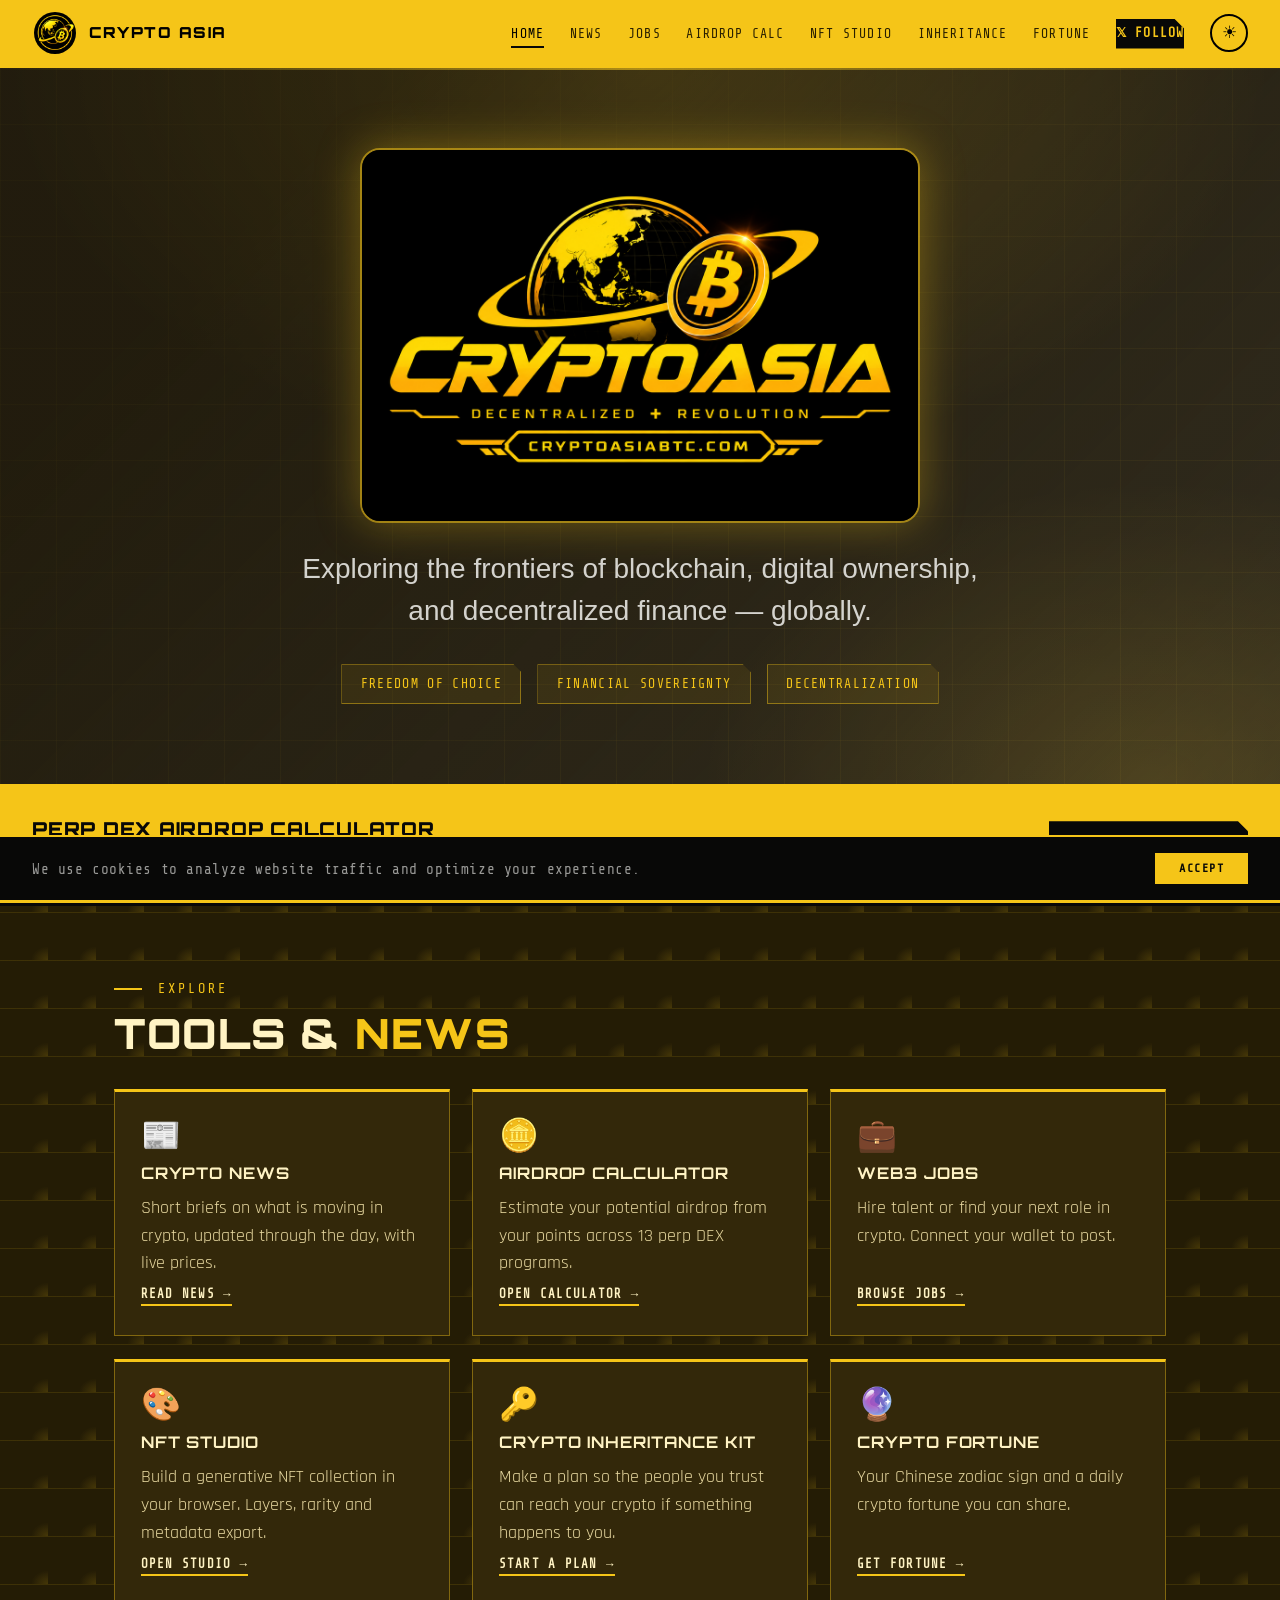
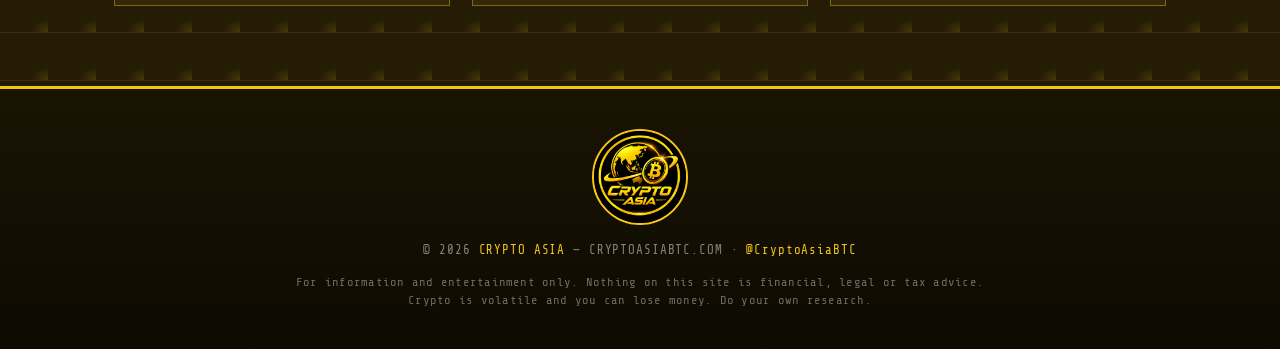
==== commit ad0d6e21: "Add files via upload" ====
--- a/index.html
+++ b/index.html
@@ -9,7 +9,7 @@
 <link rel="shortcut icon" href="favicon.ico">
 <link rel="apple-touch-icon" href="logos/favicon-180.png">
 <meta name="theme-color" content="#F5C518">
-<script>try{var t=localStorage.getItem('ca-theme');if(t)document.documentElement.setAttribute('data-theme',t)}catch(e){}</script>
+<script>var t='dark';try{t=localStorage.getItem('ca-theme')||'dark'}catch(e){}document.documentElement.setAttribute('data-theme',t)</script>
 <meta name="description" content="Crypto Asia — live crypto news, airdrop tools, Web3 jobs and more.">
 <meta property="og:title" content="Crypto Asia — Decentralized + Revolution">
 <meta property="og:description" content="Live crypto news, airdrop tools, Web3 jobs and more.">
@@ -29,7 +29,7 @@
 .scan-line{position:absolute;top:0;left:0;right:0;height:2px;background:linear-gradient(90deg,transparent,var(--gold),transparent);animation:scan 5s linear infinite;z-index:3;opacity:.6}
 @keyframes scan{0%{top:-2px}100%{top:100%}}
 .hero-content{position:relative;z-index:2;max-width:900px;margin:0 auto}
-.hero-logo{width:min(560px,92%);height:auto;display:block;margin:0 auto 1.6rem;filter:drop-shadow(0 0 34px rgba(245,197,24,.45))}
+.hero-logo{width:min(560px,92%);height:auto;display:block;margin:0 auto 1.6rem;border-radius:20px;border:2px solid rgba(245,197,24,.6);box-shadow:0 0 44px rgba(245,197,24,.35)}
 .hero-eyebrow{font-family:var(--fm);font-size:.85rem;color:var(--gold);letter-spacing:.25em;text-transform:uppercase;margin-bottom:1.2rem}
 .hero-desc{font-family:var(--fs);font-weight:500;font-size:clamp(1.3rem,2.6vw,1.75rem);color:rgba(250,250,247,.82);line-height:1.5;margin:0 auto 2rem;max-width:700px}
 .hero-pillars{display:flex;gap:1rem;flex-wrap:wrap;justify-content:center}
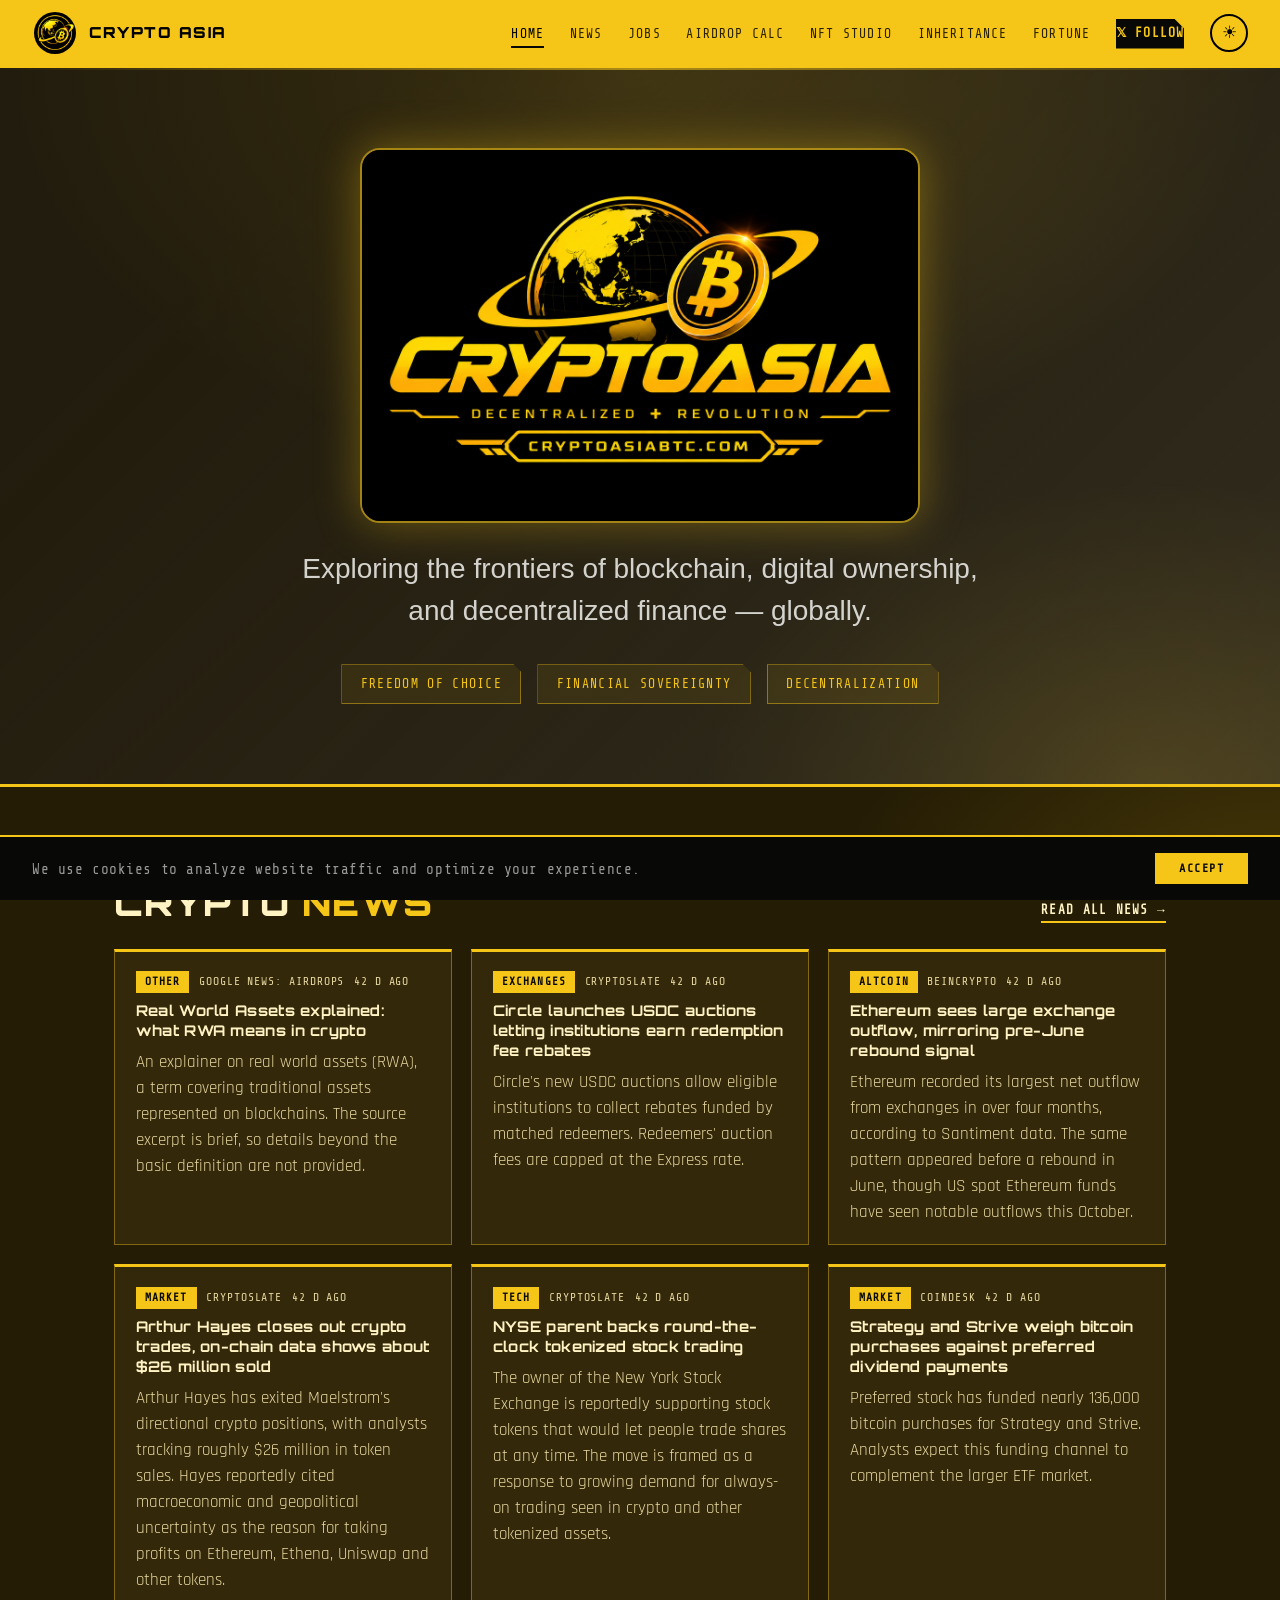
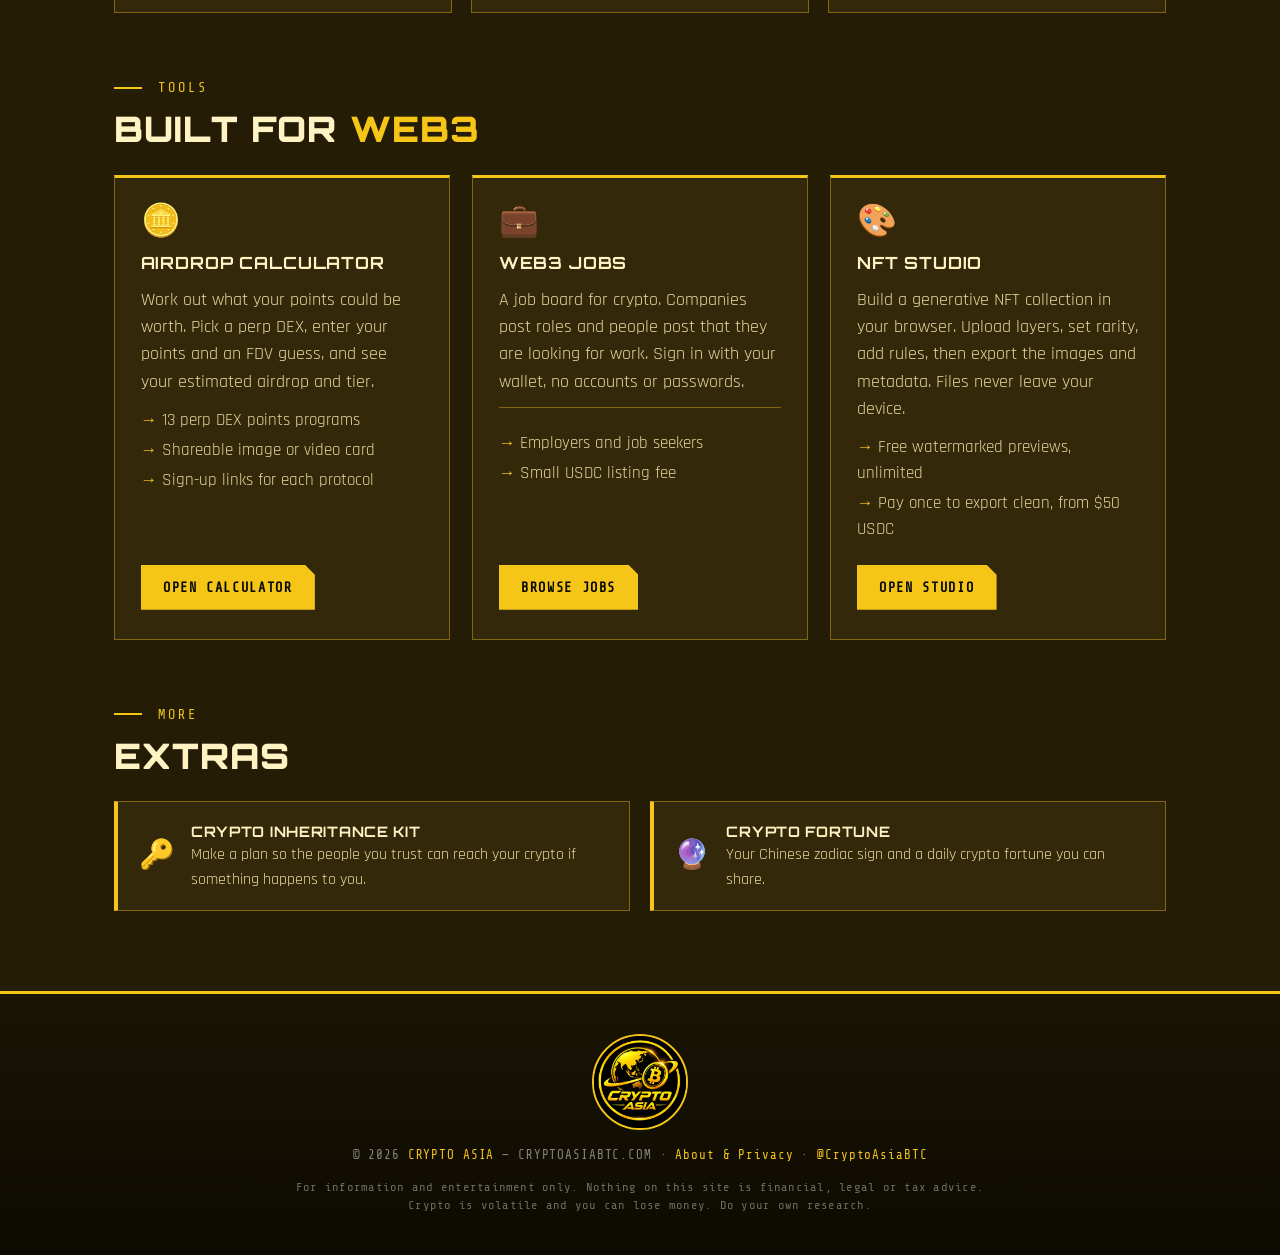
==== commit 62a369cb: "Add files via upload" ====
--- a/index.html
+++ b/index.html
@@ -20,7 +20,6 @@
 <style>
 /* HERO — always dark, with extra gold in dark mode */
 .hero{position:relative;overflow:hidden;background:var(--black);padding:5rem 1.5rem 5rem;text-align:center;border-bottom:3px solid var(--gold)}
-.hero::before{content:'';position:absolute;inset:0;background-image:linear-gradient(rgba(245,197,24,.08) 1px,transparent 1px),linear-gradient(90deg,rgba(245,197,24,.08) 1px,transparent 1px);background-size:56px 56px}
 :root[data-theme="dark"] .hero{background:radial-gradient(ellipse 70% 80% at 50% 0%,rgba(245,197,24,.4),transparent 70%),radial-gradient(ellipse 50% 60% at 90% 100%,rgba(245,197,24,.22),transparent 70%),#181202}
 .hero-video{position:absolute;inset:0;z-index:0;overflow:hidden}
 .hero-video iframe{width:100%;height:100%;pointer-events:none;opacity:.15;transform:scale(1.1)}
@@ -35,29 +34,44 @@
 .hero-pillars{display:flex;gap:1rem;flex-wrap:wrap;justify-content:center}
 .pillar{font-family:var(--fm);font-size:.82rem;letter-spacing:.1em;text-transform:uppercase;color:var(--gold);border:1px solid rgba(245,197,24,.45);padding:.55rem 1.15rem;background:rgba(245,197,24,.08);clip-path:polygon(0 0,calc(100% - 8px) 0,100% 8px,100% 100%,0 100%)}
 
-/* BANNER */
-.calc-banner{background:var(--gold);border-bottom:3px solid #080807;padding:1.75rem 2rem;display:flex;align-items:center;justify-content:space-between;gap:1.5rem;flex-wrap:wrap}
-.calc-banner h2{font-family:var(--fh);font-size:1.2rem;font-weight:900;color:#080807;letter-spacing:.04em;margin-bottom:.2rem}
-.calc-banner p{color:#080807;font-size:1.1rem}
-.calc-banner a{display:inline-block;background:#080807;color:var(--gold);font-family:var(--fm);font-size:.85rem;letter-spacing:.12em;text-transform:uppercase;text-decoration:none;font-weight:700;padding:.85rem 1.6rem;clip-path:polygon(0 0,calc(100% - 10px) 0,100% 10px,100% 100%,0 100%)}
-.calc-banner a:hover{background:#222}
-
-/* EXPLORE */
-.explore{max-width:1100px;margin:0 auto;padding:4.5rem 1.5rem 5rem}
-.explore h2{font-family:var(--fh);font-size:clamp(1.7rem,3.4vw,2.6rem);font-weight:900;letter-spacing:.03em;margin-bottom:2rem;line-height:1.1}
-.tools{display:grid;grid-template-columns:repeat(3,1fr);gap:1.4rem}
-.tool{display:flex;flex-direction:column;gap:.5rem;background:var(--surface);border:1px solid var(--border);border-top:3px solid var(--gold);padding:1.8rem 1.6rem;text-decoration:none;color:inherit;transition:transform .2s,box-shadow .2s}
-.tool:hover{transform:translateY(-5px);box-shadow:0 16px 40px rgba(245,197,24,.2)}
-.tool .ic{font-size:2rem;line-height:1}
-.tool h3{font-family:var(--fh);font-size:1rem;letter-spacing:.06em}
-.tool p{color:var(--text2);font-size:1.12rem;flex:1}
-.tool .go{font-family:var(--fm);font-size:.78rem;letter-spacing:.1em;text-transform:uppercase;color:var(--ink);font-weight:700;border-bottom:2px solid var(--gold);align-self:flex-start}
+/* SECTIONS */
+.sec{max-width:1100px;margin:0 auto;padding:4rem 1.5rem 0}
+.sec:last-of-type{padding-bottom:5rem}
+.sec-head{display:flex;justify-content:space-between;align-items:flex-end;gap:1rem;flex-wrap:wrap;margin-bottom:1.6rem}
+.sec h2{font-family:var(--fh);font-size:clamp(1.5rem,3vw,2.2rem);font-weight:900;letter-spacing:.03em;line-height:1.1}
+.more{font-family:var(--fm);font-size:.8rem;letter-spacing:.1em;text-transform:uppercase;color:var(--ink);font-weight:700;border-bottom:2px solid var(--gold);text-decoration:none;white-space:nowrap}
+.news-grid{display:grid;grid-template-columns:repeat(3,1fr);gap:1.2rem}
+.ncard{display:flex;flex-direction:column;gap:.5rem;background:var(--surface);border:1px solid var(--border);border-top:3px solid var(--gold);padding:1.2rem 1.3rem;text-decoration:none;color:inherit;transition:transform .2s,box-shadow .2s}
+.ncard:hover{transform:translateY(-4px);box-shadow:0 14px 34px rgba(245,197,24,.2)}
+.ncard .meta{font-family:var(--fm);font-size:.72rem;letter-spacing:.08em;text-transform:uppercase;color:var(--text2);display:flex;gap:.6rem;flex-wrap:wrap;align-items:center}
+.ncard .tag{background:var(--gold);color:#080807;padding:.1rem .5rem;font-weight:700}
+.ncard h3{font-family:var(--fh);font-size:.92rem;letter-spacing:.02em;line-height:1.35}
+.ncard p{color:var(--text2);font-size:1.05rem;flex:1}
+.feature-grid{display:grid;grid-template-columns:repeat(3,1fr);gap:1.4rem}
+.feature{display:flex;flex-direction:column;gap:.7rem;background:var(--surface);border:1px solid var(--border);border-top:3px solid var(--gold);padding:1.8rem 1.6rem}
+.feature .ic{font-size:2rem;line-height:1}
+.feature h3{font-family:var(--fh);font-size:1.05rem;letter-spacing:.05em}
+.feature p{color:var(--text2);font-size:1.1rem}
+.feature ul{list-style:none;color:var(--text2);font-size:1.05rem;display:flex;flex-direction:column;gap:.25rem}
+.feature li::before{content:'\2192  ';color:var(--gold-d);font-weight:700}
+.feature .grow{flex:1}
+.feature .btn{align-self:flex-start;text-decoration:none}
+.jobs-mini{border-top:1px solid var(--border);padding-top:.7rem;display:flex;flex-direction:column;gap:.35rem;font-size:1rem}
+.jobs-mini a{color:var(--ink);text-decoration:none;font-weight:600}
+.jobs-mini a:hover{text-decoration:underline}
+.jobs-mini small{font-family:var(--fm);font-size:.72rem;color:var(--text2);letter-spacing:.04em}
+.minis{display:grid;grid-template-columns:repeat(2,1fr);gap:1.2rem}
+.mini-t{display:flex;gap:1rem;align-items:center;background:var(--surface);border:1px solid var(--border);border-left:4px solid var(--gold);padding:1.1rem 1.3rem;text-decoration:none;color:inherit}
+.mini-t:hover{box-shadow:0 10px 26px rgba(245,197,24,.18)}
+.mini-t .ic{font-size:1.8rem}
+.mini-t h3{font-family:var(--fh);font-size:.9rem;letter-spacing:.05em}
+.mini-t p{color:var(--text2);font-size:1.02rem}
 
 #cookie-bar{position:fixed;bottom:0;left:0;right:0;z-index:200;background:var(--black);border-top:2px solid var(--gold);display:flex;align-items:center;justify-content:space-between;padding:1rem 2rem;gap:1rem;font-size:.9rem;color:rgba(250,250,247,.6);font-family:var(--fm);letter-spacing:.04em}
 #cookie-bar button{font-family:var(--fm);font-size:.74rem;letter-spacing:.12em;text-transform:uppercase;background:var(--gold);color:#080807;border:none;padding:.55rem 1.5rem;cursor:pointer;font-weight:700}
 
-@media(max-width:900px){.tools{grid-template-columns:1fr 1fr}}
-@media(max-width:600px){.tools{grid-template-columns:1fr}.hero{padding:3.5rem 1rem}#cookie-bar{flex-direction:column;align-items:flex-start;padding:1rem 1.25rem}}
+@media(max-width:900px){.news-grid,.feature-grid{grid-template-columns:1fr 1fr}}
+@media(max-width:640px){.news-grid,.feature-grid,.minis{grid-template-columns:1fr}.hero{padding:3.5rem 1rem}#cookie-bar{flex-direction:column;align-items:flex-start;padding:1rem 1.25rem}}
 </style>
 </head>
 <body>
@@ -82,24 +96,35 @@
   </div>
 </section>
 
-<div class="calc-banner">
-  <div>
-    <h2>PERP DEX AIRDROP CALCULATOR</h2>
-    <p>Estimate your potential airdrop across 13 perp DEX points programs.</p>
+<section class="sec" id="newsSec" hidden>
+  <div class="sec-head"><div><div class="eyebrow">Latest</div><h2>CRYPTO <span style="color:var(--gold-d)">NEWS</span></h2></div><a class="more" href="news.html">Read all news &#8594;</a></div>
+  <div class="news-grid" id="newsGrid"></div>
+</section>
+
+<section class="sec" id="tools">
+  <div class="sec-head"><div><div class="eyebrow">Tools</div><h2>BUILT FOR <span style="color:var(--gold-d)">WEB3</span></h2></div></div>
+  <div class="feature-grid">
+    <div class="feature reveal"><div class="ic">&#129689;</div><h3>AIRDROP CALCULATOR</h3>
+      <p>Work out what your points could be worth. Pick a perp DEX, enter your points and an FDV guess, and see your estimated airdrop and tier.</p>
+      <ul><li>13 perp DEX points programs</li><li>Shareable image or video card</li><li>Sign-up links for each protocol</li></ul><div class="grow"></div>
+      <a class="btn" href="airdrop-calculator.html">Open calculator</a></div>
+    <div class="feature reveal"><div class="ic">&#128188;</div><h3>WEB3 JOBS</h3>
+      <p>A job board for crypto. Companies post roles and people post that they are looking for work. Sign in with your wallet, no accounts or passwords.</p>
+      <div class="jobs-mini" id="jobsMini" hidden></div>
+      <ul><li>Employers and job seekers</li><li>Small USDC listing fee</li></ul><div class="grow"></div>
+      <a class="btn" href="jobs.html">Browse jobs</a></div>
+    <div class="feature reveal"><div class="ic">&#127912;</div><h3>NFT STUDIO</h3>
+      <p>Build a generative NFT collection in your browser. Upload layers, set rarity, add rules, then export the images and metadata. Files never leave your device.</p>
+      <ul><li>Free watermarked previews, unlimited</li><li>Pay once to export clean, from $50 USDC</li></ul><div class="grow"></div>
+      <a class="btn" href="nft-studio.html">Open studio</a></div>
   </div>
-  <a href="airdrop-calculator.html">Open Calculator &#8594;</a>
-</div>
+</section>
 
-<section class="explore" id="explore">
-  <div class="eyebrow">Explore</div>
-  <h2 class="reveal">TOOLS &amp; <span style="color:var(--gold-d)">NEWS</span></h2>
-  <div class="tools">
-    <a class="tool reveal" href="news.html"><div class="ic">&#128240;</div><h3>CRYPTO NEWS</h3><p>Short briefs on what is moving in crypto, updated through the day, with live prices.</p><span class="go">Read news &#8594;</span></a>
-    <a class="tool reveal" href="airdrop-calculator.html"><div class="ic">&#129689;</div><h3>AIRDROP CALCULATOR</h3><p>Estimate your potential airdrop from your points across 13 perp DEX programs.</p><span class="go">Open calculator &#8594;</span></a>
-    <a class="tool reveal" href="jobs.html"><div class="ic">&#128188;</div><h3>WEB3 JOBS</h3><p>Hire talent or find your next role in crypto. Connect your wallet to post.</p><span class="go">Browse jobs &#8594;</span></a>
-    <a class="tool reveal" href="nft-studio.html"><div class="ic">&#127912;</div><h3>NFT STUDIO</h3><p>Build a generative NFT collection in your browser. Layers, rarity and metadata export.</p><span class="go">Open studio &#8594;</span></a>
-    <a class="tool reveal" href="inheritance.html"><div class="ic">&#128273;</div><h3>CRYPTO INHERITANCE KIT</h3><p>Make a plan so the people you trust can reach your crypto if something happens to you.</p><span class="go">Start a plan &#8594;</span></a>
-    <a class="tool reveal" href="fortune.html"><div class="ic">&#128302;</div><h3>CRYPTO FORTUNE</h3><p>Your Chinese zodiac sign and a daily crypto fortune you can share.</p><span class="go">Get fortune &#8594;</span></a>
+<section class="sec">
+  <div class="sec-head"><div><div class="eyebrow">More</div><h2>EXTRAS</h2></div></div>
+  <div class="minis">
+    <a class="mini-t reveal" href="inheritance.html"><div class="ic">&#128273;</div><div><h3>CRYPTO INHERITANCE KIT</h3><p>Make a plan so the people you trust can reach your crypto if something happens to you.</p></div></a>
+    <a class="mini-t reveal" href="fortune.html"><div class="ic">&#128302;</div><div><h3>CRYPTO FORTUNE</h3><p>Your Chinese zodiac sign and a daily crypto fortune you can share.</p></div></a>
   </div>
 </section>
 
@@ -113,6 +138,39 @@
 <script src="shared.js"></script>
 <script>
 (function(){
+  function esc(s){ return String(s==null?'':s).replace(/[&<>"']/g,function(c){return {'&':'&amp;','<':'&lt;','>':'&gt;','"':'&quot;',"'":'&#39;'}[c];}); }
+  function safe(u){ try { var x = new URL(u); return x.protocol==='https:' ? x.href : '#'; } catch(e){ return '#'; } }
+  function ago(iso){ var m = Math.round((Date.now()-new Date(iso).getTime())/60000); if (isNaN(m)||m<0) return ''; if (m<60) return m+' min ago'; var h = Math.round(m/60); if (h<24) return h+' h ago'; return Math.round(h/24)+' d ago'; }
+  var LABEL = {Markets:'Market',Altcoins:'Altcoin',Airdrops:'Airdrop',Ethereum:'Altcoin',DeFi:'Altcoin','NFTs & Ordinals':'Altcoin'};
+  fetch('news.json?t='+Math.floor(Date.now()/600000)).then(function(r){ if(!r.ok) throw 0; return r.json(); }).then(function(d){
+    var items = (d.items||[]).slice().sort(function(a,b){ return String(b.published).localeCompare(String(a.published)); }).slice(0,6);
+    if (!items.length) return;
+    document.getElementById('newsGrid').innerHTML = items.map(function(i){
+      return '<a class="ncard" href="'+esc(safe(i.url))+'" target="_blank" rel="noopener nofollow"><div class="meta"><span class="tag">'+esc(LABEL[i.category]||i.category||'News')+'</span><span>'+esc(i.source||'')+'</span><span>'+esc(ago(i.published))+'</span></div><h3>'+esc(i.headline)+'</h3><p>'+esc(i.summary)+'</p></a>';
+    }).join('');
+    document.getElementById('newsSec').hidden = false;
+  }).catch(function(){});
+
+  function jobsFromFile(){ return fetch('jobs.json').then(function(r){ return r.ok ? r.json() : {jobs:[]}; }).then(function(d){
+    var today = new Date().toISOString().slice(0,10);
+    return (d.jobs||[]).filter(function(j){ return !j.sample && (!j.expires || j.expires>=today); }).map(function(j){ return {title:j.title,company:j.company,type:j.type,location:j.location,posted:j.posted}; });
+  }).catch(function(){ return []; }); }
+  function jobsFromDb(){ return fetch('jobs-config.json').then(function(r){ return r.ok ? r.json() : {}; }).then(function(c){
+    if (!c.supabaseUrl || !c.supabaseKey) return [];
+    return fetch(c.supabaseUrl.replace(/\/$/,'')+'/rest/v1/submissions?kind=eq.job&select=data,created_at,verified_at&order=created_at.desc&limit=3', {headers:{apikey:c.supabaseKey, Authorization:'Bearer '+c.supabaseKey}})
+      .then(function(r){ return r.ok ? r.json() : []; }).then(function(rows){ return rows.map(function(r){ var d = r.data||{}; return {title:d.title,company:d.company,type:d.type,location:d.location,posted:r.verified_at||r.created_at}; }); });
+  }).catch(function(){ return []; }); }
+  Promise.all([jobsFromDb(), jobsFromFile()]).then(function(r){
+    var all = r[0].concat(r[1]).filter(function(j){ return j.title; }).sort(function(a,b){ return String(b.posted).localeCompare(String(a.posted)); }).slice(0,3);
+    if (!all.length) return;
+    var el = document.getElementById('jobsMini');
+    el.innerHTML = '<small>LATEST LISTINGS</small>'+all.map(function(j){ return '<div><a href="jobs.html">'+esc(j.title)+'</a><br><small>'+esc([j.company,j.type,j.location].filter(Boolean).join(' · '))+'</small></div>'; }).join('');
+    el.hidden = false;
+  });
+})();
+</script>
+<script>
+(function(){
   var bar = document.getElementById('cookie-bar'), ok = false;
   try { ok = localStorage.getItem('ca-cookie') === '1'; } catch(e){}
   if (!ok) bar.style.display = 'flex';
--- a/shared.css
+++ b/shared.css
@@ -24,8 +24,7 @@
 html{scroll-behavior:smooth}
 body{
   background-color:var(--page);color:var(--text);font-family:var(--fs);font-size:19px;line-height:1.55;min-height:100vh;
-  background-image:var(--glow),linear-gradient(var(--grid) 1px,transparent 1px),linear-gradient(90deg,var(--grid) 1px,transparent 1px);
-  background-size:auto,48px 48px,48px 48px;background-attachment:fixed,scroll,scroll;
+  background-image:var(--glow);background-attachment:fixed;
 }
 a{color:inherit}
 
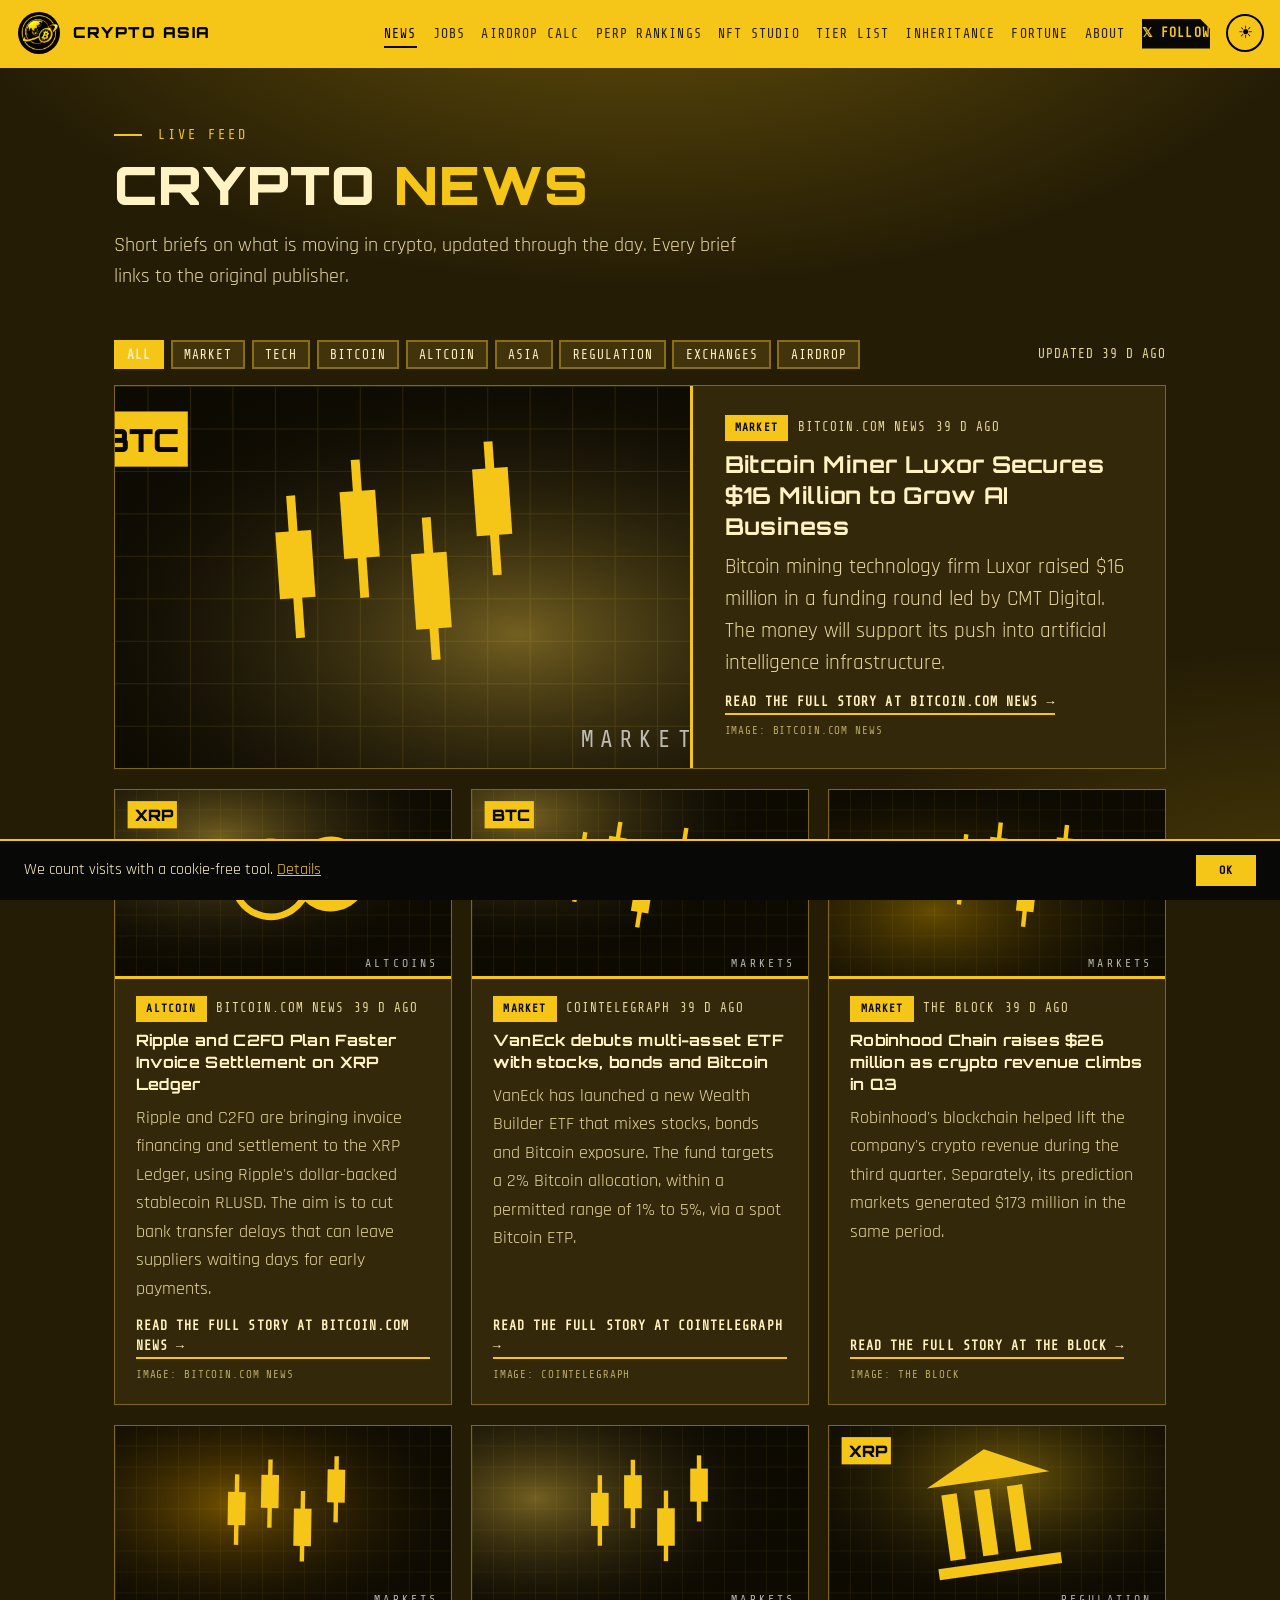
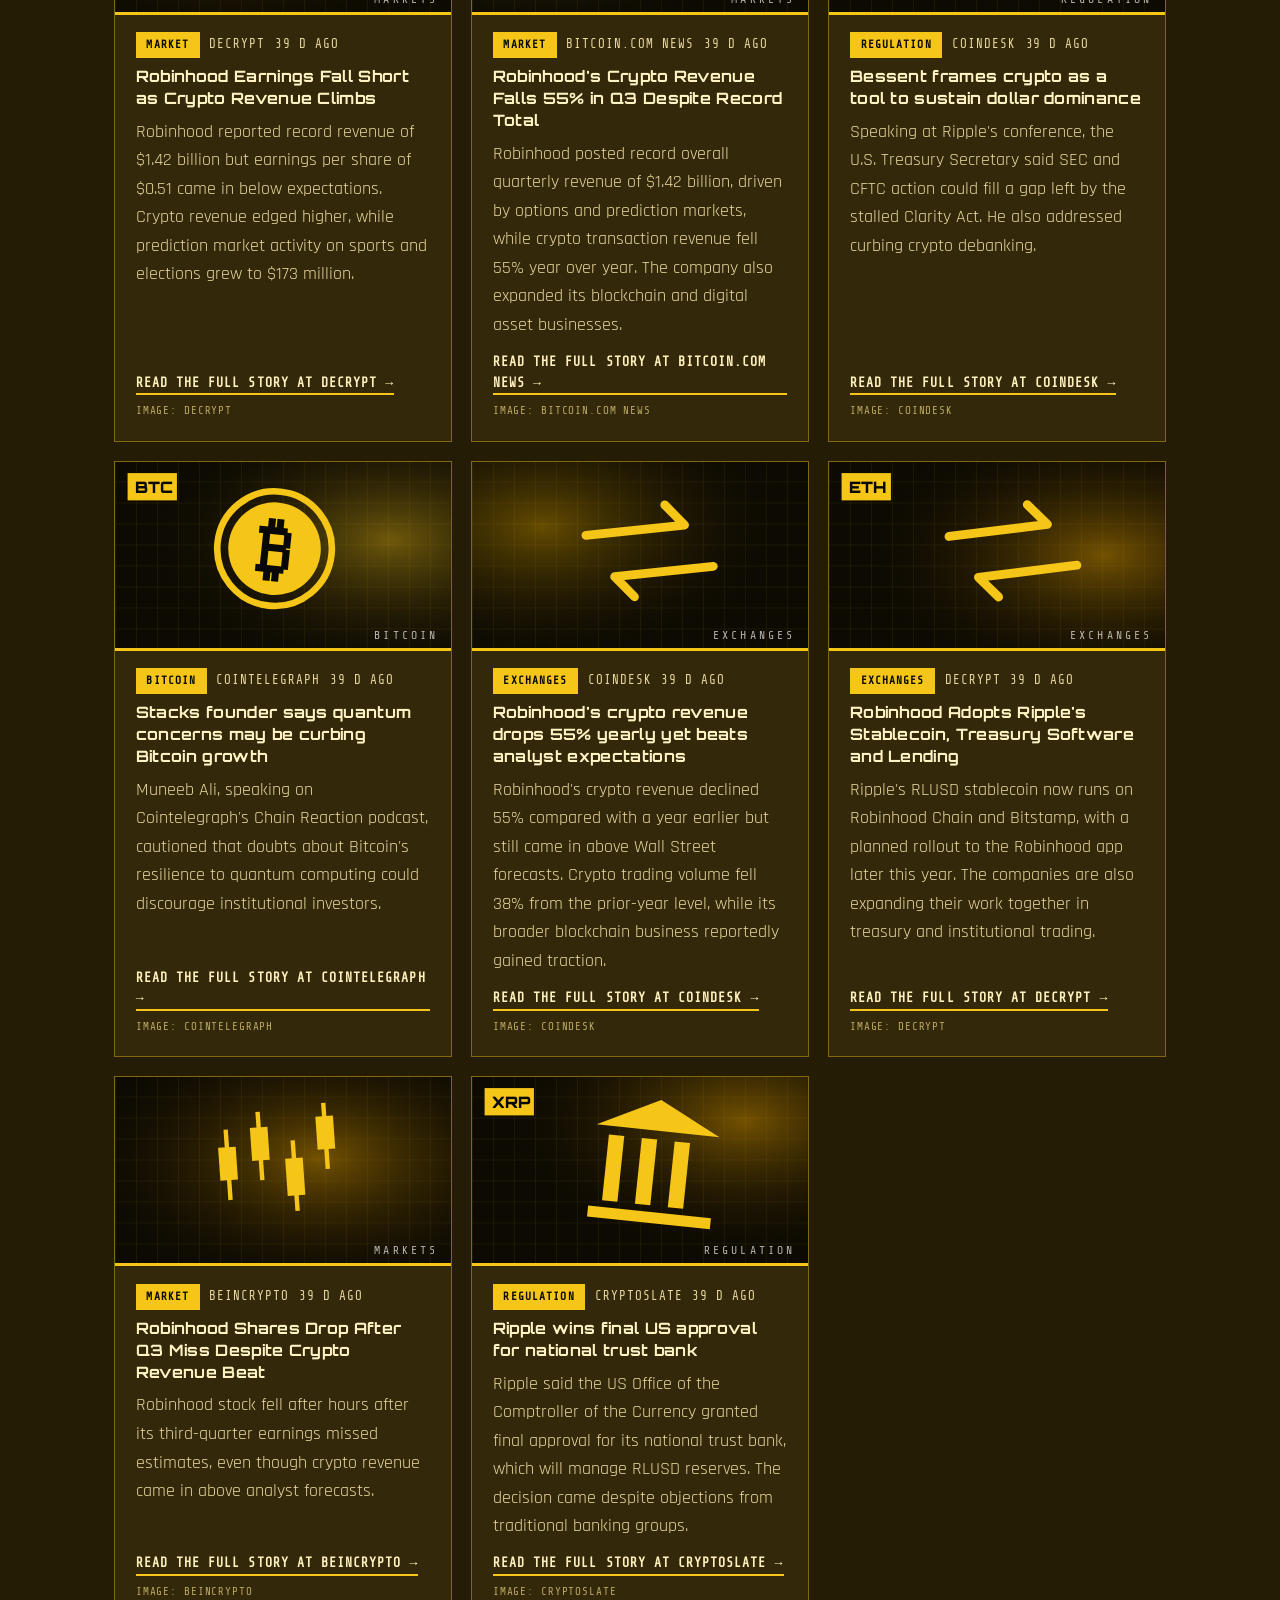
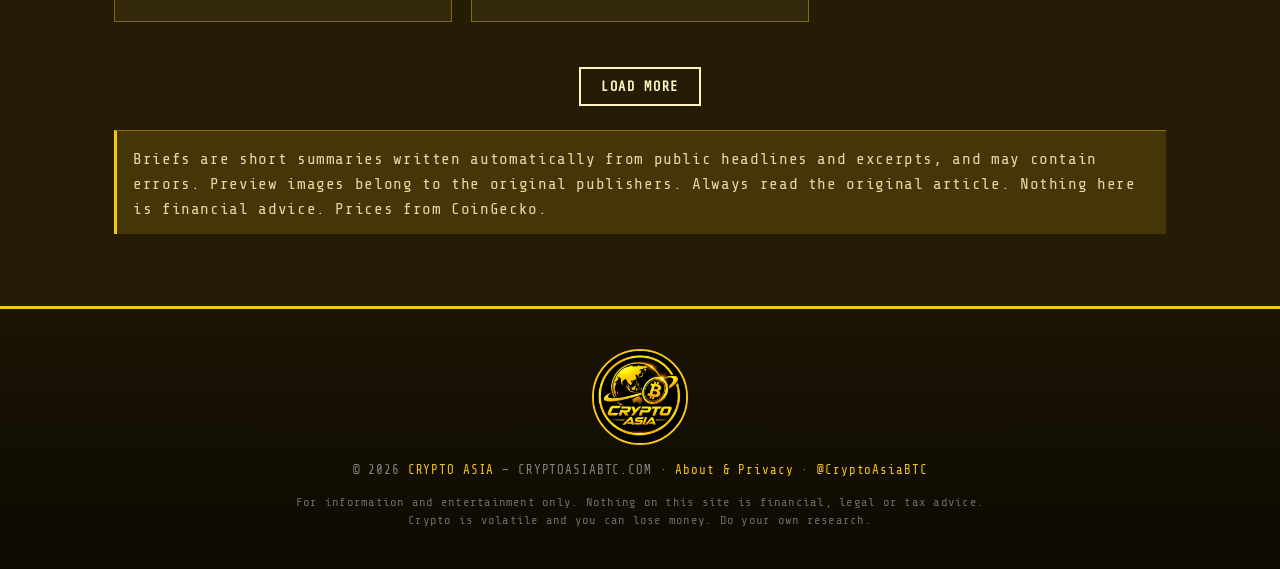
==== commit 5afa67b8: "Add files via upload" ====
--- a/index.html
+++ b/index.html
@@ -3,181 +3,201 @@
 <head>
 <meta charset="UTF-8">
 <meta name="viewport" content="width=device-width, initial-scale=1.0">
-<title>Crypto Asia — Decentralized + Revolution</title>
+<title>Crypto Asia — Crypto News, Airdrops &amp; Perp DEX Tools</title>
 <link rel="icon" type="image/png" sizes="32x32" href="logos/favicon-32.png">
 <link rel="icon" type="image/png" sizes="16x16" href="logos/favicon-16.png">
 <link rel="shortcut icon" href="favicon.ico">
 <link rel="apple-touch-icon" href="logos/favicon-180.png">
 <meta name="theme-color" content="#F5C518">
 <script>var t='dark';try{t=localStorage.getItem('ca-theme')||'dark'}catch(e){}document.documentElement.setAttribute('data-theme',t)</script>
-<meta name="description" content="Crypto Asia — live crypto news, airdrop tools, Web3 jobs and more.">
-<meta property="og:title" content="Crypto Asia — Decentralized + Revolution">
-<meta property="og:description" content="Live crypto news, airdrop tools, Web3 jobs and more.">
-<meta property="og:image" content="logos/ca-wide.png">
+
+<meta name="description" content="Short crypto news briefs updated through the day, with live prices. Every brief links to the original publisher.">
 <link rel="preconnect" href="https://fonts.googleapis.com">
 <link href="https://fonts.googleapis.com/css2?family=Orbitron:wght@700;900&family=Rajdhani:wght@400;500;600;700&family=Share+Tech+Mono&display=swap" rel="stylesheet">
 <link rel="stylesheet" href="shared.css">
 <style>
-/* HERO — always dark, with extra gold in dark mode */
-.hero{position:relative;overflow:hidden;background:var(--black);padding:5rem 1.5rem 5rem;text-align:center;border-bottom:3px solid var(--gold)}
-:root[data-theme="dark"] .hero{background:radial-gradient(ellipse 70% 80% at 50% 0%,rgba(245,197,24,.4),transparent 70%),radial-gradient(ellipse 50% 60% at 90% 100%,rgba(245,197,24,.22),transparent 70%),#181202}
-.hero-video{position:absolute;inset:0;z-index:0;overflow:hidden}
-.hero-video iframe{width:100%;height:100%;pointer-events:none;opacity:.15;transform:scale(1.1)}
-.hero-overlay{position:absolute;inset:0;background:linear-gradient(135deg,rgba(8,8,7,.94) 35%,rgba(8,8,7,.55) 100%);z-index:1}
-:root[data-theme="dark"] .hero-overlay{background:linear-gradient(135deg,rgba(24,18,2,.7) 20%,rgba(24,18,2,.25) 100%)}
-.scan-line{position:absolute;top:0;left:0;right:0;height:2px;background:linear-gradient(90deg,transparent,var(--gold),transparent);animation:scan 5s linear infinite;z-index:3;opacity:.6}
-@keyframes scan{0%{top:-2px}100%{top:100%}}
-.hero-content{position:relative;z-index:2;max-width:900px;margin:0 auto}
-.hero-logo{width:min(560px,92%);height:auto;display:block;margin:0 auto 1.6rem;border-radius:20px;border:2px solid rgba(245,197,24,.6);box-shadow:0 0 44px rgba(245,197,24,.35)}
-.hero-eyebrow{font-family:var(--fm);font-size:.85rem;color:var(--gold);letter-spacing:.25em;text-transform:uppercase;margin-bottom:1.2rem}
-.hero-desc{font-family:var(--fs);font-weight:500;font-size:clamp(1.3rem,2.6vw,1.75rem);color:rgba(250,250,247,.82);line-height:1.5;margin:0 auto 2rem;max-width:700px}
-.hero-pillars{display:flex;gap:1rem;flex-wrap:wrap;justify-content:center}
-.pillar{font-family:var(--fm);font-size:.82rem;letter-spacing:.1em;text-transform:uppercase;color:var(--gold);border:1px solid rgba(245,197,24,.45);padding:.55rem 1.15rem;background:rgba(245,197,24,.08);clip-path:polygon(0 0,calc(100% - 8px) 0,100% 8px,100% 100%,0 100%)}
-
-/* SECTIONS */
-.sec{max-width:1100px;margin:0 auto;padding:4rem 1.5rem 0}
-.sec:last-of-type{padding-bottom:5rem}
-.sec-head{display:flex;justify-content:space-between;align-items:flex-end;gap:1rem;flex-wrap:wrap;margin-bottom:1.6rem}
-.sec h2{font-family:var(--fh);font-size:clamp(1.5rem,3vw,2.2rem);font-weight:900;letter-spacing:.03em;line-height:1.1}
-.more{font-family:var(--fm);font-size:.8rem;letter-spacing:.1em;text-transform:uppercase;color:var(--ink);font-weight:700;border-bottom:2px solid var(--gold);text-decoration:none;white-space:nowrap}
-.news-grid{display:grid;grid-template-columns:repeat(3,1fr);gap:1.2rem}
-.ncard{display:flex;flex-direction:column;gap:.5rem;background:var(--surface);border:1px solid var(--border);border-top:3px solid var(--gold);padding:1.2rem 1.3rem;text-decoration:none;color:inherit;transition:transform .2s,box-shadow .2s}
-.ncard:hover{transform:translateY(-4px);box-shadow:0 14px 34px rgba(245,197,24,.2)}
-.ncard .meta{font-family:var(--fm);font-size:.72rem;letter-spacing:.08em;text-transform:uppercase;color:var(--text2);display:flex;gap:.6rem;flex-wrap:wrap;align-items:center}
-.ncard .tag{background:var(--gold);color:#080807;padding:.1rem .5rem;font-weight:700}
-.ncard h3{font-family:var(--fh);font-size:.92rem;letter-spacing:.02em;line-height:1.35}
-.ncard p{color:var(--text2);font-size:1.05rem;flex:1}
-.feature-grid{display:grid;grid-template-columns:repeat(3,1fr);gap:1.4rem}
-.feature{display:flex;flex-direction:column;gap:.7rem;background:var(--surface);border:1px solid var(--border);border-top:3px solid var(--gold);padding:1.8rem 1.6rem}
-.feature .ic{font-size:2rem;line-height:1}
-.feature h3{font-family:var(--fh);font-size:1.05rem;letter-spacing:.05em}
-.feature p{color:var(--text2);font-size:1.1rem}
-.feature ul{list-style:none;color:var(--text2);font-size:1.05rem;display:flex;flex-direction:column;gap:.25rem}
-.feature li::before{content:'\2192  ';color:var(--gold-d);font-weight:700}
-.feature .grow{flex:1}
-.feature .btn{align-self:flex-start;text-decoration:none}
-.jobs-mini{border-top:1px solid var(--border);padding-top:.7rem;display:flex;flex-direction:column;gap:.35rem;font-size:1rem}
-.jobs-mini a{color:var(--ink);text-decoration:none;font-weight:600}
-.jobs-mini a:hover{text-decoration:underline}
-.jobs-mini small{font-family:var(--fm);font-size:.72rem;color:var(--text2);letter-spacing:.04em}
-.minis{display:grid;grid-template-columns:repeat(2,1fr);gap:1.2rem}
-.mini-t{display:flex;gap:1rem;align-items:center;background:var(--surface);border:1px solid var(--border);border-left:4px solid var(--gold);padding:1.1rem 1.3rem;text-decoration:none;color:inherit}
-.mini-t:hover{box-shadow:0 10px 26px rgba(245,197,24,.18)}
-.mini-t .ic{font-size:1.8rem}
-.mini-t h3{font-family:var(--fh);font-size:.9rem;letter-spacing:.05em}
-.mini-t p{color:var(--text2);font-size:1.02rem}
-
-#cookie-bar{position:fixed;bottom:0;left:0;right:0;z-index:200;background:var(--black);border-top:2px solid var(--gold);display:flex;align-items:center;justify-content:space-between;padding:1rem 2rem;gap:1rem;font-size:.9rem;color:rgba(250,250,247,.6);font-family:var(--fm);letter-spacing:.04em}
-#cookie-bar button{font-family:var(--fm);font-size:.74rem;letter-spacing:.12em;text-transform:uppercase;background:var(--gold);color:#080807;border:none;padding:.55rem 1.5rem;cursor:pointer;font-weight:700}
-
-@media(max-width:900px){.news-grid,.feature-grid{grid-template-columns:1fr 1fr}}
-@media(max-width:640px){.news-grid,.feature-grid,.minis{grid-template-columns:1fr}.hero{padding:3.5rem 1rem}#cookie-bar{flex-direction:column;align-items:flex-start;padding:1rem 1.25rem}}
+.ticker{display:grid;grid-template-columns:repeat(auto-fit,minmax(150px,1fr));gap:.8rem;margin:1.2rem 0 1.8rem}
+.coin{background:var(--surface);border:1px solid var(--border);border-top:3px solid var(--gold);padding:.8rem 1rem}
+.coin .sym{font-family:var(--fm);font-size:.8rem;letter-spacing:.12em;color:var(--text2)}
+.coin .px{font-family:var(--fh);font-size:1.05rem;margin:.15rem 0}
+.coin .ch{font-family:var(--fm);font-size:.9rem}
+.up{color:#0a7a3d}.down{color:#b3261e}
+.bar{display:flex;gap:.8rem;flex-wrap:wrap;align-items:center;margin-bottom:1rem}
+.chips{display:flex;gap:.4rem;flex-wrap:wrap;flex:1}
+.chip{font-family:var(--fm);font-size:.8rem;letter-spacing:.08em;text-transform:uppercase;border:2px solid var(--border);background:var(--field);padding:.35rem .7rem;cursor:pointer;color:var(--text)}
+.chip.on{background:var(--gold);border-color:var(--gold);font-weight:700}
+.status{font-family:var(--fm);font-size:.8rem;letter-spacing:.08em;text-transform:uppercase;color:var(--text2)}
+.feed{display:grid;grid-template-columns:repeat(3,1fr);gap:1.2rem}
+.card{background:var(--surface);border:1px solid var(--border);display:flex;flex-direction:column;transition:transform .15s,box-shadow .15s}
+.card:hover{transform:translateY(-3px);box-shadow:0 12px 28px rgba(245,197,24,.18)}
+.card .vis{aspect-ratio:16/9;background:var(--black);overflow:hidden;position:relative;border-bottom:3px solid var(--gold)}
+.card .vis img,.card .vis svg{width:100%;height:100%;object-fit:cover;display:block}
+.card .body{padding:1.1rem 1.3rem 1.3rem;display:flex;flex-direction:column;gap:.5rem;flex:1}
+.card h3{font-family:var(--fh);font-size:.98rem;letter-spacing:.02em;line-height:1.4}
+.card p{font-size:1.15rem;color:var(--text2);flex:1}
+.card .go{margin-top:.3rem}
+.lead-card{grid-column:1/-1;flex-direction:row}
+.lead-card .vis{width:55%;aspect-ratio:auto;min-height:320px;border-bottom:0;border-right:3px solid var(--gold)}
+.lead-card .body{padding:1.8rem 2rem;justify-content:center}
+.lead-card h3{font-size:1.45rem;line-height:1.35}
+.lead-card p{font-size:1.3rem;flex:none}
+.meta{display:flex;gap:.6rem;flex-wrap:wrap;align-items:center;font-family:var(--fm);font-size:.78rem;letter-spacing:.08em;text-transform:uppercase;color:var(--text2)}
+.go{font-family:var(--fm);font-size:.82rem;letter-spacing:.08em;text-transform:uppercase;color:var(--text);font-weight:700;text-decoration:none;border-bottom:2px solid var(--gold);align-self:flex-start}
+.credit{font-family:var(--fm);font-size:.68rem;letter-spacing:.08em;text-transform:uppercase;color:var(--gray3)}
+.more{display:block;margin:1.6rem auto 0}
+@media(max-width:900px){.feed{grid-template-columns:1fr 1fr}.lead-card{flex-direction:column}.lead-card .vis{width:100%;min-height:0;aspect-ratio:16/9;border-right:0;border-bottom:3px solid var(--gold)}}
+@media(max-width:600px){.feed{grid-template-columns:1fr}}
+.empty{text-align:center;padding:3rem 1rem;border:2px dashed var(--border);background:var(--surface)}
+.note{font-size:1rem;color:var(--text2);margin-top:1.5rem;border-top:1px solid var(--border);padding-top:1rem}
 </style>
 </head>
 <body>
-
 <div id="site-nav"></div>
 
-<section class="hero" id="top">
-  <div class="scan-line"></div>
-  <div class="hero-video">
-    <iframe src="https://player.vimeo.com/video/564123870?h=08fd0ecb77&autoplay=1&loop=1&autopause=0&muted=1&title=0&byline=0&portrait=0&controls=0"
-      allow="autoplay; fullscreen" frameborder="0" title="Background" loading="lazy"></iframe>
+<main>
+  <div class="eyebrow">Live feed</div>
+  <h1>CRYPTO <span class="gold">NEWS</span></h1>
+  <p class="lead" style="margin-bottom:0">Short briefs on what is moving in crypto, updated through the day. Every brief links to the original publisher.</p>
+
+  <div class="ticker" id="ticker" aria-label="Live prices"></div>
+
+  <div class="bar">
+    <div class="chips" id="chips"></div>
+    <div class="status" id="status">Loading…</div>
   </div>
-  <div class="hero-overlay"></div>
-  <div class="hero-content">
-    <img class="hero-logo" src="logos/ca-wide.png" alt="Crypto Asia — Decentralized + Revolution" width="1200" height="800">
-    <h1 class="hero-desc" style="font-size:clamp(1.3rem,2.6vw,1.75rem);letter-spacing:0;color:rgba(250,250,247,.82)">Exploring the frontiers of blockchain, digital ownership, and decentralized finance — globally.</h1>
-    <div class="hero-pillars">
-      <div class="pillar">Freedom of Choice</div>
-      <div class="pillar">Financial Sovereignty</div>
-      <div class="pillar">Decentralization</div>
-    </div>
-  </div>
-</section>
-
-<section class="sec" id="newsSec" hidden>
-  <div class="sec-head"><div><div class="eyebrow">Latest</div><h2>CRYPTO <span style="color:var(--gold-d)">NEWS</span></h2></div><a class="more" href="news.html">Read all news &#8594;</a></div>
-  <div class="news-grid" id="newsGrid"></div>
-</section>
-
-<section class="sec" id="tools">
-  <div class="sec-head"><div><div class="eyebrow">Tools</div><h2>BUILT FOR <span style="color:var(--gold-d)">WEB3</span></h2></div></div>
-  <div class="feature-grid">
-    <div class="feature reveal"><div class="ic">&#129689;</div><h3>AIRDROP CALCULATOR</h3>
-      <p>Work out what your points could be worth. Pick a perp DEX, enter your points and an FDV guess, and see your estimated airdrop and tier.</p>
-      <ul><li>13 perp DEX points programs</li><li>Shareable image or video card</li><li>Sign-up links for each protocol</li></ul><div class="grow"></div>
-      <a class="btn" href="airdrop-calculator.html">Open calculator</a></div>
-    <div class="feature reveal"><div class="ic">&#128188;</div><h3>WEB3 JOBS</h3>
-      <p>A job board for crypto. Companies post roles and people post that they are looking for work. Sign in with your wallet, no accounts or passwords.</p>
-      <div class="jobs-mini" id="jobsMini" hidden></div>
-      <ul><li>Employers and job seekers</li><li>Small USDC listing fee</li></ul><div class="grow"></div>
-      <a class="btn" href="jobs.html">Browse jobs</a></div>
-    <div class="feature reveal"><div class="ic">&#127912;</div><h3>NFT STUDIO</h3>
-      <p>Build a generative NFT collection in your browser. Upload layers, set rarity, add rules, then export the images and metadata. Files never leave your device.</p>
-      <ul><li>Free watermarked previews, unlimited</li><li>Pay once to export clean, from $50 USDC</li></ul><div class="grow"></div>
-      <a class="btn" href="nft-studio.html">Open studio</a></div>
-  </div>
-</section>
-
-<section class="sec">
-  <div class="sec-head"><div><div class="eyebrow">More</div><h2>EXTRAS</h2></div></div>
-  <div class="minis">
-    <a class="mini-t reveal" href="inheritance.html"><div class="ic">&#128273;</div><div><h3>CRYPTO INHERITANCE KIT</h3><p>Make a plan so the people you trust can reach your crypto if something happens to you.</p></div></a>
-    <a class="mini-t reveal" href="fortune.html"><div class="ic">&#128302;</div><div><h3>CRYPTO FORTUNE</h3><p>Your Chinese zodiac sign and a daily crypto fortune you can share.</p></div></a>
-  </div>
-</section>
+
+  <div class="feed" id="feed"></div>
+
+  <p class="note">Briefs are short summaries written automatically from public headlines and excerpts, and may contain errors. Preview images belong to the original publishers. Always read the original article. Nothing here is financial advice. Prices from CoinGecko.</p>
+</main>
 
 <div id="site-foot"></div>
-
-<div id="cookie-bar" style="display:none">
-  <span>We use cookies to analyze website traffic and optimize your experience.</span>
-  <button type="button" id="cookieOk">Accept</button>
-</div>
-
 <script src="shared.js"></script>
 <script>
 (function(){
+  var COINS = [['bitcoin','BTC'],['ethereum','ETH'],['solana','SOL'],['binancecoin','BNB'],['ripple','XRP'],['dogecoin','DOGE']];
+  var REFRESH_NEWS = 5*60*1000, REFRESH_PRICE = 60*1000;
+  var items = [], cat = 'All';
+
   function esc(s){ return String(s==null?'':s).replace(/[&<>"']/g,function(c){return {'&':'&amp;','<':'&lt;','>':'&gt;','"':'&quot;',"'":'&#39;'}[c];}); }
-  function safe(u){ try { var x = new URL(u); return x.protocol==='https:' ? x.href : '#'; } catch(e){ return '#'; } }
-  function ago(iso){ var m = Math.round((Date.now()-new Date(iso).getTime())/60000); if (isNaN(m)||m<0) return ''; if (m<60) return m+' min ago'; var h = Math.round(m/60); if (h<24) return h+' h ago'; return Math.round(h/24)+' d ago'; }
-  var LABEL = {Markets:'Market',Altcoins:'Altcoin',Airdrops:'Airdrop',Ethereum:'Altcoin',DeFi:'Altcoin','NFTs & Ordinals':'Altcoin'};
-  fetch('news.json?t='+Math.floor(Date.now()/600000)).then(function(r){ if(!r.ok) throw 0; return r.json(); }).then(function(d){
-    var items = (d.items||[]).slice().sort(function(a,b){ return String(b.published).localeCompare(String(a.published)); }).slice(0,6);
-    if (!items.length) return;
-    document.getElementById('newsGrid').innerHTML = items.map(function(i){
-      return '<a class="ncard" href="'+esc(safe(i.url))+'" target="_blank" rel="noopener nofollow"><div class="meta"><span class="tag">'+esc(LABEL[i.category]||i.category||'News')+'</span><span>'+esc(i.source||'')+'</span><span>'+esc(ago(i.published))+'</span></div><h3>'+esc(i.headline)+'</h3><p>'+esc(i.summary)+'</p></a>';
+  function safeUrl(u){ return /^https?:\/\//i.test(u||'') ? u : '#'; }
+  function ago(iso){
+    var m = Math.max(0, Math.round((Date.now()-new Date(iso).getTime())/60000));
+    if (isNaN(m)) return '';
+    if (m < 2) return 'just now';
+    if (m < 60) return m+' min ago';
+    var h = Math.round(m/60); if (h < 24) return h+' h ago';
+    var d = Math.round(h/24); return d+' d ago';
+  }
+
+  /* ---- news ---- */
+  function renderChips(){
+    var cats = TABS.slice();
+    if (cats.indexOf(cat) < 0) cat = 'All';
+    document.getElementById('chips').innerHTML = cats.map(function(c){
+      return '<button type="button" class="chip'+(c===cat?' on':'')+'" data-c="'+esc(c)+'">'+esc(LABEL[c]||c)+'</button>';
     }).join('');
-    document.getElementById('newsSec').hidden = false;
-  }).catch(function(){});
-
-  function jobsFromFile(){ return fetch('jobs.json').then(function(r){ return r.ok ? r.json() : {jobs:[]}; }).then(function(d){
-    var today = new Date().toISOString().slice(0,10);
-    return (d.jobs||[]).filter(function(j){ return !j.sample && (!j.expires || j.expires>=today); }).map(function(j){ return {title:j.title,company:j.company,type:j.type,location:j.location,posted:j.posted}; });
-  }).catch(function(){ return []; }); }
-  function jobsFromDb(){ return fetch('jobs-config.json').then(function(r){ return r.ok ? r.json() : {}; }).then(function(c){
-    if (!c.supabaseUrl || !c.supabaseKey) return [];
-    return fetch(c.supabaseUrl.replace(/\/$/,'')+'/rest/v1/submissions?kind=eq.job&select=data,created_at,verified_at&order=created_at.desc&limit=3', {headers:{apikey:c.supabaseKey, Authorization:'Bearer '+c.supabaseKey}})
-      .then(function(r){ return r.ok ? r.json() : []; }).then(function(rows){ return rows.map(function(r){ var d = r.data||{}; return {title:d.title,company:d.company,type:d.type,location:d.location,posted:r.verified_at||r.created_at}; }); });
-  }).catch(function(){ return []; }); }
-  Promise.all([jobsFromDb(), jobsFromFile()]).then(function(r){
-    var all = r[0].concat(r[1]).filter(function(j){ return j.title; }).sort(function(a,b){ return String(b.posted).localeCompare(String(a.posted)); }).slice(0,3);
-    if (!all.length) return;
-    var el = document.getElementById('jobsMini');
-    el.innerHTML = '<small>LATEST LISTINGS</small>'+all.map(function(j){ return '<div><a href="jobs.html">'+esc(j.title)+'</a><br><small>'+esc([j.company,j.type,j.location].filter(Boolean).join(' · '))+'</small></div>'; }).join('');
-    el.hidden = false;
+  }
+  var SHOW_SOURCE_IMAGES = true;    // true = show the article's own preview image (credited to the source); false = only Crypto Asia graphics
+  var PAGE = 12, shown = PAGE;
+  var COIN_WORDS = [['BTC',/bitcoin|\bbtc\b/i],['ETH',/ethereum|\beth\b|ether\b/i],['SOL',/solana|\bsol\b/i],['XRP',/\bxrp\b|ripple/i],['BNB',/\bbnb\b|binance/i],['DOGE',/doge/i],['USDT',/tether|usdt/i],['USDC',/usdc|circle/i]];
+  var AIRDROP_RE = /airdrop|air-drop|token claim|retroactive|points program|claim(?:s|ing)? (?:your )?tokens?/i;
+  function hash(s){ var h=0; for (var i=0;i<s.length;i++) h=(h*31+s.charCodeAt(i))|0; return Math.abs(h); }
+  var TABS = ['All','Markets','Tech','Bitcoin','Altcoins','Asia','Regulation','Exchanges','Airdrops'];
+  var LABEL = {Markets:'Market',Altcoins:'Altcoin',Airdrops:'Airdrop'};
+  var LEGACY = {'Ethereum':'Altcoins','DeFi':'Altcoins','NFTs & Ordinals':'Altcoins'};
+  function catOf(i){ if (AIRDROP_RE.test((i.headline||'')+' '+(i.summary||''))) return 'Airdrops'; var c = i.category||'Other'; return LEGACY[c]||c; }
+
+  /* one simple illustration per topic, drawn in gold on black; position/rotation vary per story */
+  var MOTIFS = {
+    'Airdrops': function(){ return '<path d="M-46 -6C-46 -42 46 -42 46 -6Z" fill="#F5C518"/><path d="M-46 -6L-8 40M46 -6L8 40M0 -6L0 40" stroke="#F5C518" stroke-width="2.5" fill="none"/><rect x="-14" y="38" width="28" height="22" fill="#F5C518"/><circle cx="-62" cy="30" r="8" fill="none" stroke="#F5C518" stroke-width="3"/><circle cx="64" cy="52" r="7" fill="none" stroke="#F5C518" stroke-width="3"/>'; },
+    'Bitcoin':  function(){ return '<circle r="52" fill="none" stroke="#F5C518" stroke-width="6"/><circle r="42" fill="#F5C518"/><text y="22" text-anchor="middle" font-family="Orbitron,monospace" font-weight="900" font-size="62" fill="#080807">&#8383;</text>'; },
+    'Ethereum': function(){ return '<path d="M0 -58L38 4L0 24L-38 4Z" fill="#F5C518"/><path d="M0 32L38 10L0 58L-38 10Z" fill="none" stroke="#F5C518" stroke-width="5" stroke-linejoin="round"/>'; },
+    'Altcoins': function(){ return '<circle cx="-26" cy="8" r="34" fill="none" stroke="#F5C518" stroke-width="6"/><circle cx="26" cy="-8" r="34" fill="#F5C518"/><circle cx="26" cy="-8" r="20" fill="none" stroke="#080807" stroke-width="4"/>'; },
+    'DeFi':     function(){ return '<g stroke="#F5C518" stroke-width="4"><line x1="-50" y1="-20" x2="0" y2="-44"/><line x1="0" y1="-44" x2="52" y2="-14"/><line x1="52" y1="-14" x2="30" y2="42"/><line x1="30" y1="42" x2="-34" y2="40"/><line x1="-34" y1="40" x2="-50" y2="-20"/><line x1="0" y1="-44" x2="30" y2="42"/><line x1="-50" y1="-20" x2="52" y2="-14"/></g><g fill="#F5C518"><circle cx="-50" cy="-20" r="10"/><circle cx="0" cy="-44" r="10"/><circle cx="52" cy="-14" r="10"/><circle cx="30" cy="42" r="10"/><circle cx="-34" cy="40" r="10"/></g>'; },
+    'NFTs & Ordinals': function(){ return '<rect x="-52" y="-44" width="104" height="88" fill="none" stroke="#F5C518" stroke-width="6"/><rect x="-36" y="-28" width="72" height="56" fill="#F5C518"/><circle cx="-14" cy="-8" r="9" fill="#080807"/><path d="M-36 28L-8 4L10 20L22 10L36 28Z" fill="#080807"/>'; },
+    'Regulation': function(){ return '<path d="M-56 -30L0 -58L56 -30Z" fill="#F5C518"/><g fill="#F5C518"><rect x="-44" y="-22" width="14" height="60"/><rect x="-14" y="-22" width="14" height="60"/><rect x="16" y="-22" width="14" height="60"/><rect x="-56" y="44" width="112" height="10"/></g>'; },
+    'Markets':  function(){ return '<g stroke="#F5C518" stroke-width="4"><line x1="-44" y1="-34" x2="-44" y2="30"/><line x1="-14" y1="-48" x2="-14" y2="14"/><line x1="16" y1="-20" x2="16" y2="44"/><line x1="46" y1="-52" x2="46" y2="8"/></g><g fill="#F5C518"><rect x="-52" y="-18" width="16" height="30"/><rect x="-22" y="-34" width="16" height="30"/><rect x="8" y="-4" width="16" height="34"/><rect x="38" y="-40" width="16" height="30"/></g>'; },
+    'Exchanges':function(){ return '<path d="M-56 -18H34L18 -38M56 22H-34L-18 42" fill="none" stroke="#F5C518" stroke-width="8" stroke-linecap="round" stroke-linejoin="round"/>'; },
+    'Tech':     function(){ return '<path d="M-24 -40L-62 0L-24 40M24 -40L62 0L24 40" fill="none" stroke="#F5C518" stroke-width="8" stroke-linecap="round" stroke-linejoin="round"/><line x1="10" y1="-48" x2="-10" y2="48" stroke="#F5C518" stroke-width="6" stroke-linecap="round"/>'; },
+    'Asia':     function(){ return '<circle r="52" fill="none" stroke="#F5C518" stroke-width="6"/><ellipse rx="22" ry="52" fill="none" stroke="#F5C518" stroke-width="4"/><line x1="-52" x2="52" stroke="#F5C518" stroke-width="4"/><path d="M-46 -26Q0 -14 46 -26M-46 26Q0 14 46 26" fill="none" stroke="#F5C518" stroke-width="4"/>'; },
+    'Other':    function(){ return '<path d="M0 -54L47 -27L47 27L0 54L-47 27L-47 -27Z" fill="none" stroke="#F5C518" stroke-width="6"/><circle r="16" fill="#F5C518"/>'; }
+  };
+  function graphic(i){
+    var cat = catOf(i), txt = (i.headline||'')+' '+(i.summary||''), sym = '';
+    for (var k=0;k<COIN_WORDS.length;k++) if (COIN_WORDS[k][1].test(txt)) { sym = COIN_WORDS[k][0]; break; }
+    var h = hash(String(i.id||i.headline||'')), motif = (MOTIFS[cat]||MOTIFS.Other)();
+    var gx = 15+(h%70), gy = 10+((h>>3)%60), rot = ((h>>5)%25)-12, dx = ((h>>9)%40)-20;
+    var hue = ['#F5C518','#FFB300','#FFD54A','#E0A800'][(h>>2)%4];
+    var uid = 'g'+h;
+    return '<svg viewBox="0 0 320 180" preserveAspectRatio="xMidYMid slice" role="img" aria-label="'+esc(cat)+'">'+
+      '<defs><pattern id="p'+uid+'" width="20" height="20" patternUnits="userSpaceOnUse"><path d="M20 0H0V20" fill="none" stroke="#F5C518" stroke-opacity=".13"/></pattern>'+
+      '<radialGradient id="r'+uid+'" cx="'+gx+'%" cy="'+gy+'%" r="75%"><stop offset="0" stop-color="'+hue+'" stop-opacity=".42"/><stop offset="1" stop-color="#080807" stop-opacity="0"/></radialGradient></defs>'+
+      '<rect width="320" height="180" fill="#0d0a02"/><rect width="320" height="180" fill="url(#p'+uid+')"/><rect width="320" height="180" fill="url(#r'+uid+')"/>'+
+      '<g transform="translate('+(160+dx)+' 84) rotate('+rot+') scale(1.05)">'+motif+'</g>'+
+      (sym?'<g><rect x="12" y="12" width="'+(14+sym.length*11)+'" height="26" fill="#F5C518"/><text x="'+(19)+'" y="31" font-family="Orbitron,monospace" font-weight="900" font-size="15" fill="#080807">'+esc(sym)+'</text></g>':'')+
+      '<text x="308" y="170" text-anchor="end" font-family="Share Tech Mono,monospace" font-size="11" letter-spacing="3" fill="#FAFAF7" fill-opacity=".7">'+esc(cat.toUpperCase())+'</text></svg>';
+  }
+  function vis(i){
+    if (SHOW_SOURCE_IMAGES && /^https:\/\//i.test(i.image||''))
+      return '<img src="'+esc(i.image)+'" alt="" loading="lazy" referrerpolicy="no-referrer" onerror="this.outerHTML=window.__cg('+esc(JSON.stringify(String(i.id)))+')">';
+    return graphic(i);
+  }
+  window.__cg = function(id){ var f = items.filter(function(x){return String(x.id)===id;})[0]; return f ? graphic(f) : ''; };
+  function renderFeed(){
+    var list = items.filter(function(i){ return cat==='All' || catOf(i)===cat; });
+    var el = document.getElementById('feed');
+    if (!list.length){ el.innerHTML = '<div class="empty" style="grid-column:1/-1"><h3>'+(cat==='Airdrops'?'No airdrop stories right now':'No stories yet')+'</h3><p>Check back soon.</p></div>'; return; }
+    var html = list.slice(0, shown).map(function(i, n){
+      return '<article class="card'+(n===0?' lead-card':'')+'"><div class="vis">'+vis(i)+'</div><div class="body">'+
+        '<div class="meta"><span class="tag gold">'+esc(LABEL[catOf(i)]||catOf(i))+'</span>'+
+        (i.sample?'<span class="tag sample">Sample</span>':'')+
+        '<span>'+esc(i.source||'')+'</span><span>'+esc(ago(i.published))+'</span></div>'+
+        '<h3>'+esc(i.headline)+'</h3><p>'+esc(i.summary)+'</p>'+
+        '<a class="go" href="'+esc(safeUrl(i.url))+'" target="_blank" rel="noopener nofollow">Read the full story at '+esc(i.source||'source')+' →</a>'+
+        (SHOW_SOURCE_IMAGES && /^https:\/\//i.test(i.image||'')?'<span class="credit">Image: '+esc(i.source||'source')+'</span>':'')+'</div></article>';
+    }).join('');
+    if (list.length > shown) html += '<button type="button" class="btn ghost more" id="more" style="grid-column:1/-1">Load more</button>';
+    el.innerHTML = html;
+  }
+  function loadNews(){
+    fetch('news.json?t='+Date.now(), {cache:'no-store'}).then(function(r){ if(!r.ok) throw 0; return r.json(); })
+    .then(function(d){
+      items = (d.items||[]).slice().sort(function(a,b){ return String(b.published).localeCompare(String(a.published)); });
+      renderChips(); renderFeed();
+      document.getElementById('status').textContent = d.updated ? 'Updated '+ago(d.updated) : '';
+    })
+    .catch(function(){ document.getElementById('status').textContent = 'Could not load news'; renderFeed(); });
+  }
+  document.getElementById('chips').addEventListener('click', function(e){
+    var b = e.target.closest('.chip'); if (!b) return;
+    cat = b.getAttribute('data-c'); shown = PAGE; renderChips(); renderFeed();
   });
-})();
-</script>
-<script>
-(function(){
-  var bar = document.getElementById('cookie-bar'), ok = false;
-  try { ok = localStorage.getItem('ca-cookie') === '1'; } catch(e){}
-  if (!ok) bar.style.display = 'flex';
-  document.getElementById('cookieOk').addEventListener('click', function(){
-    bar.style.display = 'none';
-    try { localStorage.setItem('ca-cookie','1'); } catch(e){}
+
+  document.getElementById('feed').addEventListener('click', function(e){
+    if (e.target.id === 'more'){ shown += PAGE; renderFeed(); }
   });
+
+  /* ---- prices ---- */
+  function fmt(n){ return n>=1000 ? n.toLocaleString('en-US',{maximumFractionDigits:0}) : n>=1 ? n.toFixed(2) : n.toFixed(4); }
+  function loadPrices(){
+    var ids = COINS.map(function(c){return c[0];}).join(',');
+    fetch('https://api.coingecko.com/api/v3/simple/price?ids='+ids+'&vs_currencies=usd&include_24hr_change=true')
+    .then(function(r){ if(!r.ok) throw 0; return r.json(); })
+    .then(function(d){
+      document.getElementById('ticker').innerHTML = COINS.map(function(c){
+        var x = d[c[0]]; if (!x) return '';
+        var ch = x.usd_24h_change||0;
+        return '<div class="coin"><div class="sym">'+c[1]+'</div><div class="px">$'+fmt(x.usd)+'</div>'+
+          '<div class="ch '+(ch>=0?'up':'down')+'">'+(ch>=0?'▲ ':'▼ ')+Math.abs(ch).toFixed(2)+'% 24h</div></div>';
+      }).join('');
+    })
+    .catch(function(){ /* leave ticker empty if the API is unavailable */ });
+  }
+
+  loadNews(); loadPrices();
+  setInterval(loadNews, REFRESH_NEWS);
+  setInterval(loadPrices, REFRESH_PRICE);
 })();
 </script>
 </body>
--- a/shared.css
+++ b/shared.css
@@ -85,7 +85,7 @@
 .reveal{opacity:0;transform:translateY(22px);transition:opacity .5s ease,transform .5s ease}
 .reveal.visible{opacity:1;transform:none}
 
-@media(max-width:900px){
+@media(max-width:1080px){
   .nav{padding:0 1rem}
   .nav-toggle{display:block}
   .nav-links{display:none;position:absolute;top:68px;left:0;right:0;flex-direction:column;align-items:flex-start;gap:0;background:var(--menubg);border-bottom:2px solid var(--gold);padding:.5rem 1rem 1rem}
@@ -100,3 +100,7 @@
   body{background:#fff !important;color:#111 !important;font-size:12pt}
   :root[data-theme="dark"]{--surface:#fff;--field:#fff;--ink:#080807;--text:#111;--text2:#333;--border:#ccc;--gray:#f2f0e6}
 }
+
+/* keep nav on one line with many links */
+.nav-links a{white-space:nowrap}
+@media(min-width:1081px){.nav{padding:0 1rem}.nav-links{gap:1rem}}
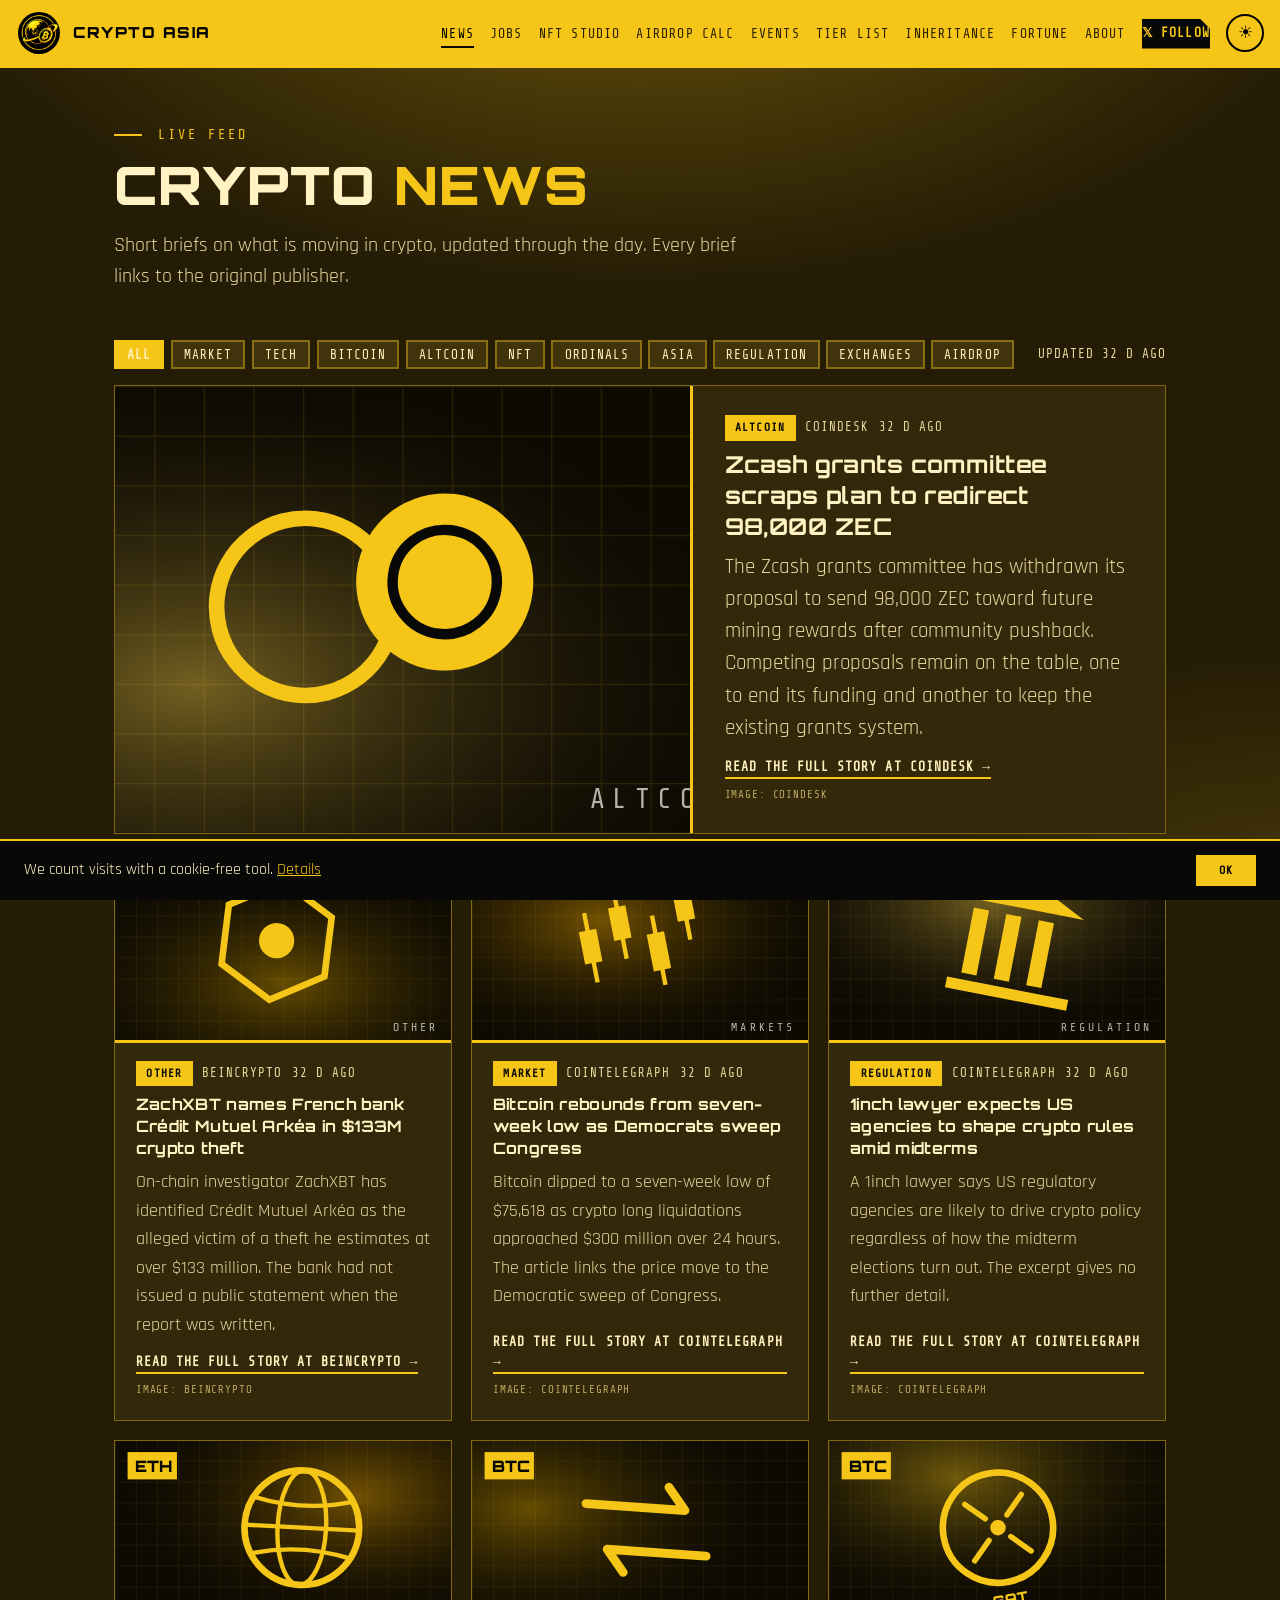
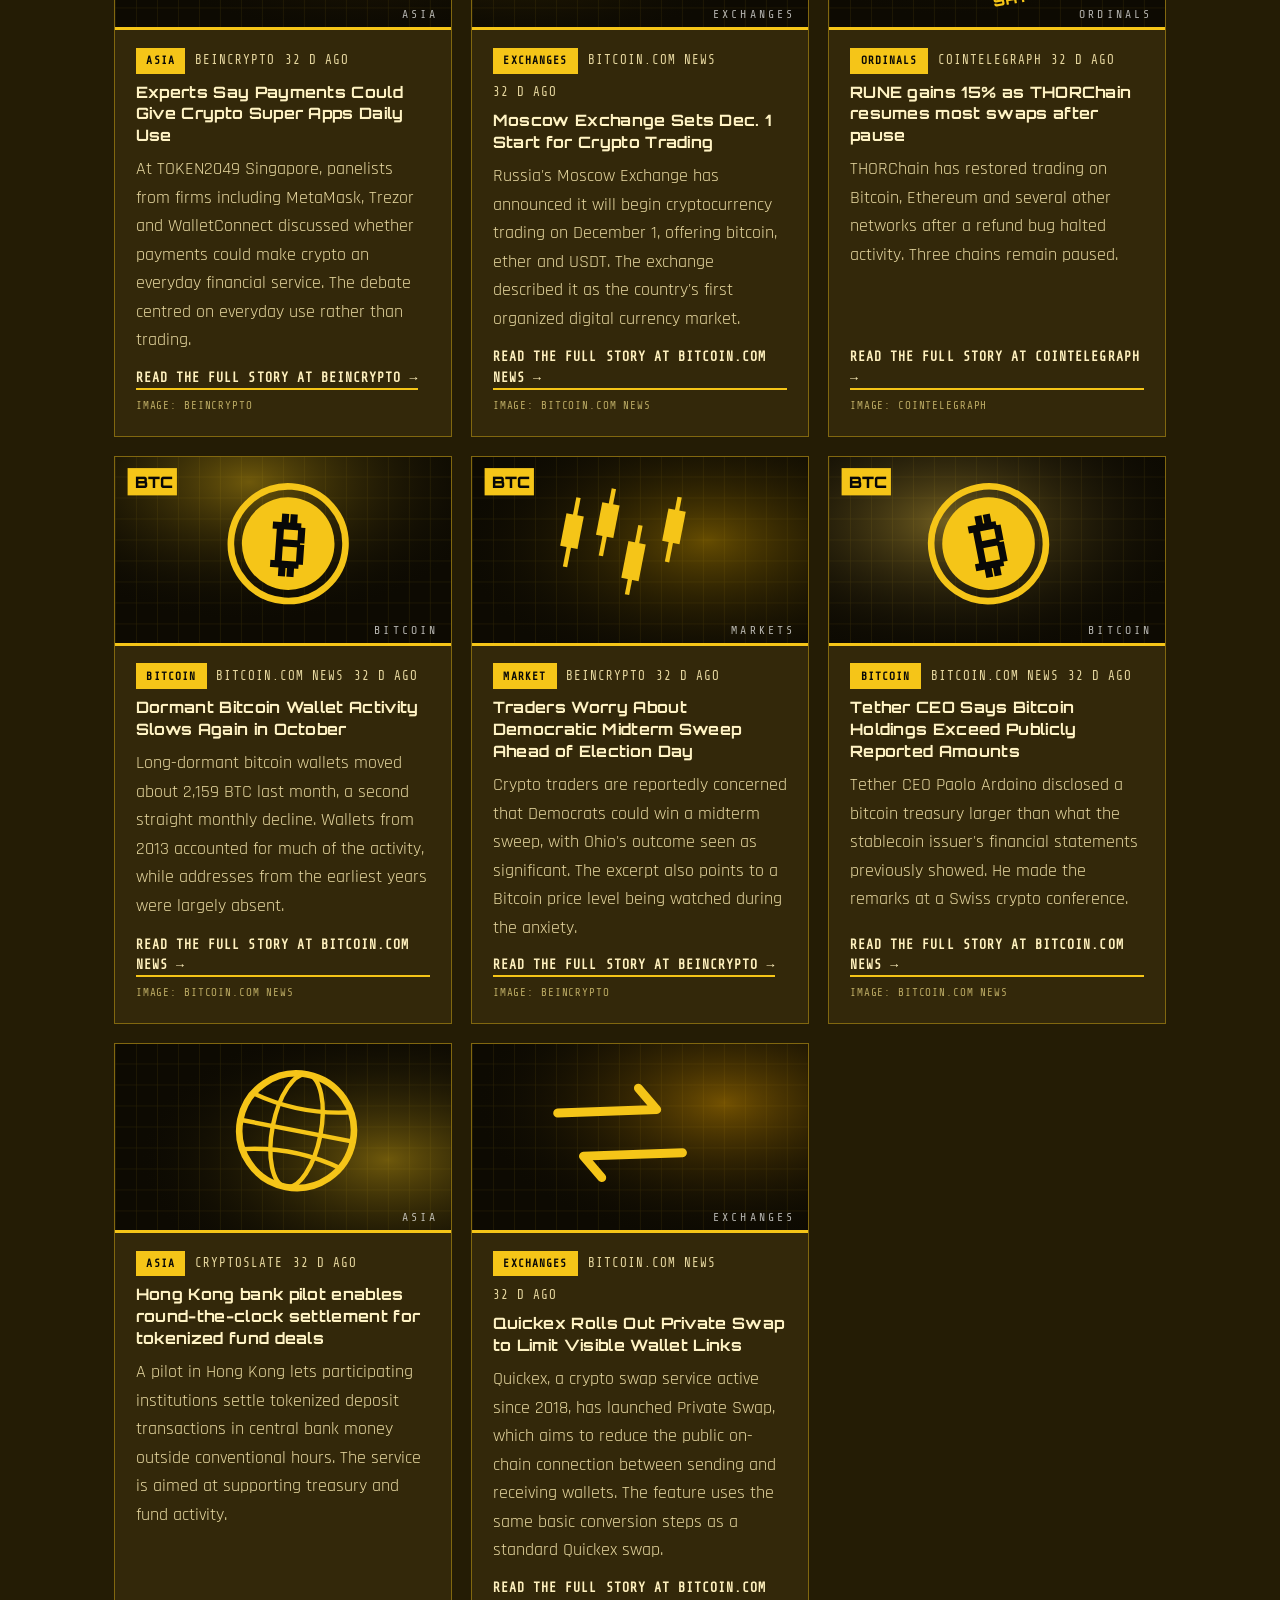
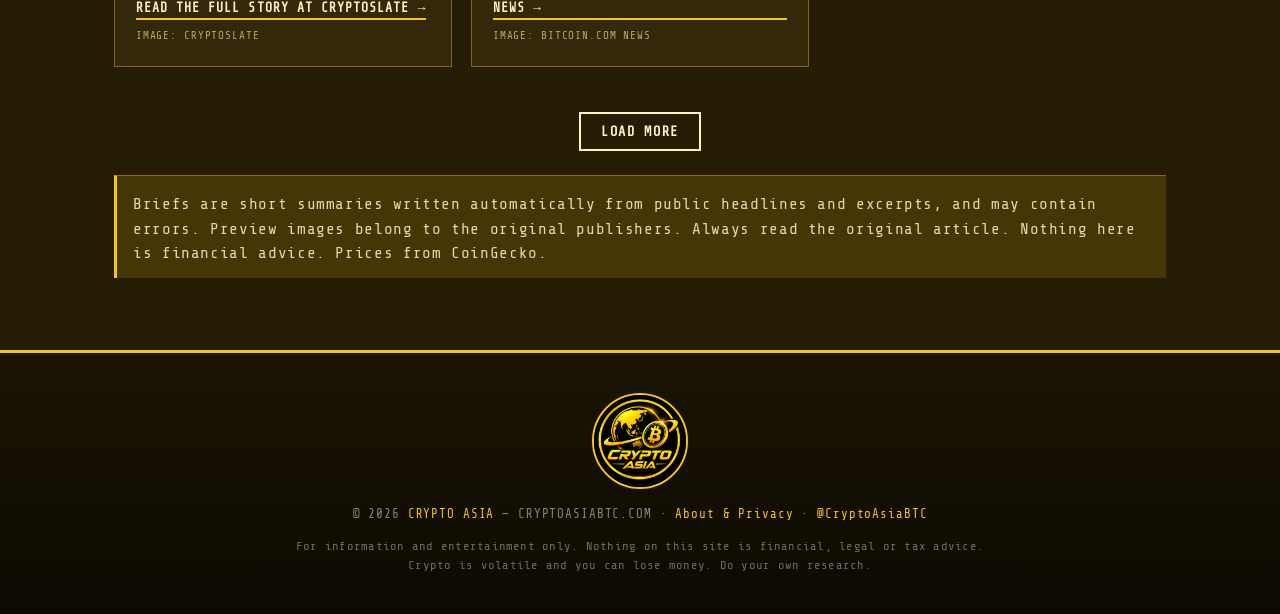
==== commit 370d68c4: "Add files via upload" ====
--- a/index.html
+++ b/index.html
@@ -3,7 +3,7 @@
 <head>
 <meta charset="UTF-8">
 <meta name="viewport" content="width=device-width, initial-scale=1.0">
-<title>Crypto Asia — Crypto News, Airdrops &amp; Perp DEX Tools</title>
+<title>Crypto Asia — Crypto News, NFTs, Ordinals &amp; Airdrops</title>
 <link rel="icon" type="image/png" sizes="32x32" href="logos/favicon-32.png">
 <link rel="icon" type="image/png" sizes="16x16" href="logos/favicon-16.png">
 <link rel="shortcut icon" href="favicon.ico">
@@ -11,7 +11,21 @@
 <meta name="theme-color" content="#F5C518">
 <script>var t='dark';try{t=localStorage.getItem('ca-theme')||'dark'}catch(e){}document.documentElement.setAttribute('data-theme',t)</script>
 
-<meta name="description" content="Short crypto news briefs updated through the day, with live prices. Every brief links to the original publisher.">
+<meta name="description" content="Live crypto news with short briefs on Bitcoin, altcoins, NFTs, Ordinals, airdrops, regulation and Asia. Updated every 30 minutes, with sources linked.">
+<link rel="canonical" href="https://cryptoasiabtc.com/">
+<meta property="og:type" content="website">
+<meta property="og:site_name" content="Crypto Asia">
+<meta property="og:title" content="Crypto Asia — Crypto News, NFTs, Ordinals &amp; Airdrops">
+<meta property="og:description" content="Live crypto news with short briefs on Bitcoin, altcoins, NFTs, Ordinals, airdrops, regulation and Asia. Updated every 30 minutes, with sources linked.">
+<meta property="og:url" content="https://cryptoasiabtc.com/">
+<meta property="og:image" content="https://cryptoasiabtc.com/logos/ca-wide.png">
+<meta name="twitter:card" content="summary_large_image">
+<meta name="twitter:site" content="@CryptoAsiaBTC">
+<meta name="twitter:title" content="Crypto Asia — Crypto News, NFTs, Ordinals &amp; Airdrops">
+<meta name="twitter:description" content="Live crypto news with short briefs on Bitcoin, altcoins, NFTs, Ordinals, airdrops, regulation and Asia. Updated every 30 minutes, with sources linked.">
+<meta name="twitter:image" content="https://cryptoasiabtc.com/logos/ca-wide.png">
+<script type="application/ld+json">{"@context": "https://schema.org", "@graph": [{"@type": "WebSite", "name": "Crypto Asia", "url": "https://cryptoasiabtc.com/", "inLanguage": "en"}, {"@type": "Organization", "name": "Crypto Asia", "url": "https://cryptoasiabtc.com/", "logo": "https://cryptoasiabtc.com/logos/ca-icon.png", "sameAs": ["https://x.com/CryptoAsiaBTC"]}]}</script>
+<link rel="alternate" type="application/rss+xml" title="Crypto Asia news" href="https://cryptoasiabtc.com/feed.xml">
 <link rel="preconnect" href="https://fonts.googleapis.com">
 <link href="https://fonts.googleapis.com/css2?family=Orbitron:wght@700;900&family=Rajdhani:wght@400;500;600;700&family=Share+Tech+Mono&display=swap" rel="stylesheet">
 <link rel="stylesheet" href="shared.css">
@@ -103,10 +117,11 @@
   var COIN_WORDS = [['BTC',/bitcoin|\bbtc\b/i],['ETH',/ethereum|\beth\b|ether\b/i],['SOL',/solana|\bsol\b/i],['XRP',/\bxrp\b|ripple/i],['BNB',/\bbnb\b|binance/i],['DOGE',/doge/i],['USDT',/tether|usdt/i],['USDC',/usdc|circle/i]];
   var AIRDROP_RE = /airdrop|air-drop|token claim|retroactive|points program|claim(?:s|ing)? (?:your )?tokens?/i;
   function hash(s){ var h=0; for (var i=0;i<s.length;i++) h=(h*31+s.charCodeAt(i))|0; return Math.abs(h); }
-  var TABS = ['All','Markets','Tech','Bitcoin','Altcoins','Asia','Regulation','Exchanges','Airdrops'];
-  var LABEL = {Markets:'Market',Altcoins:'Altcoin',Airdrops:'Airdrop'};
-  var LEGACY = {'Ethereum':'Altcoins','DeFi':'Altcoins','NFTs & Ordinals':'Altcoins'};
-  function catOf(i){ if (AIRDROP_RE.test((i.headline||'')+' '+(i.summary||''))) return 'Airdrops'; var c = i.category||'Other'; return LEGACY[c]||c; }
+  var TABS = ['All','Markets','Tech','Bitcoin','Altcoins','NFTs','Ordinals','Asia','Regulation','Exchanges','Airdrops'];
+  var LABEL = {Markets:'Market',Altcoins:'Altcoin',NFTs:'NFT',Airdrops:'Airdrop'};
+  var LEGACY = {'Ethereum':'Altcoins','DeFi':'Altcoins','NFTs & Ordinals':'NFTs'};
+  var ORD_RE = /\bordinals?\b|inscription|\brunes?\b|brc-?20|\bsats?\b/i, NFT_RE = /\bnfts?\b|non-fungible|opensea|magic eden|\bblur\b/i;
+  function catOf(i){ var t=(i.headline||'')+' '+(i.summary||''); if (AIRDROP_RE.test(t)) return 'Airdrops'; var c = i.category||'Other'; c = LEGACY[c]||c; if (c==='Regulation'||c==='Exchanges') return c; if (c==='Ordinals'||ORD_RE.test(t)) return 'Ordinals'; if (c==='NFTs'||NFT_RE.test(t)) return 'NFTs'; return c; }
 
   /* one simple illustration per topic, drawn in gold on black; position/rotation vary per story */
   var MOTIFS = {
@@ -115,7 +130,8 @@
     'Ethereum': function(){ return '<path d="M0 -58L38 4L0 24L-38 4Z" fill="#F5C518"/><path d="M0 32L38 10L0 58L-38 10Z" fill="none" stroke="#F5C518" stroke-width="5" stroke-linejoin="round"/>'; },
     'Altcoins': function(){ return '<circle cx="-26" cy="8" r="34" fill="none" stroke="#F5C518" stroke-width="6"/><circle cx="26" cy="-8" r="34" fill="#F5C518"/><circle cx="26" cy="-8" r="20" fill="none" stroke="#080807" stroke-width="4"/>'; },
     'DeFi':     function(){ return '<g stroke="#F5C518" stroke-width="4"><line x1="-50" y1="-20" x2="0" y2="-44"/><line x1="0" y1="-44" x2="52" y2="-14"/><line x1="52" y1="-14" x2="30" y2="42"/><line x1="30" y1="42" x2="-34" y2="40"/><line x1="-34" y1="40" x2="-50" y2="-20"/><line x1="0" y1="-44" x2="30" y2="42"/><line x1="-50" y1="-20" x2="52" y2="-14"/></g><g fill="#F5C518"><circle cx="-50" cy="-20" r="10"/><circle cx="0" cy="-44" r="10"/><circle cx="52" cy="-14" r="10"/><circle cx="30" cy="42" r="10"/><circle cx="-34" cy="40" r="10"/></g>'; },
-    'NFTs & Ordinals': function(){ return '<rect x="-52" y="-44" width="104" height="88" fill="none" stroke="#F5C518" stroke-width="6"/><rect x="-36" y="-28" width="72" height="56" fill="#F5C518"/><circle cx="-14" cy="-8" r="9" fill="#080807"/><path d="M-36 28L-8 4L10 20L22 10L36 28Z" fill="#080807"/>'; },
+    'Ordinals': function(){ return '<circle r="50" fill="none" stroke="#F5C518" stroke-width="6"/><circle r="7" fill="#F5C518"/><g stroke="#F5C518" stroke-width="5" stroke-linecap="round"><line x1="-26" y1="-26" x2="-10" y2="-10"/><line x1="26" y1="-26" x2="10" y2="-10"/><line x1="-26" y1="26" x2="-10" y2="10"/><line x1="26" y1="26" x2="10" y2="10"/></g><text y="70" text-anchor="middle" font-family="Orbitron,monospace" font-weight="900" font-size="13" fill="#F5C518">SAT</text>'; },
+    'NFTs': function(){ return '<rect x="-52" y="-44" width="104" height="88" fill="none" stroke="#F5C518" stroke-width="6"/><rect x="-36" y="-28" width="72" height="56" fill="#F5C518"/><circle cx="-14" cy="-8" r="9" fill="#080807"/><path d="M-36 28L-8 4L10 20L22 10L36 28Z" fill="#080807"/>'; },
     'Regulation': function(){ return '<path d="M-56 -30L0 -58L56 -30Z" fill="#F5C518"/><g fill="#F5C518"><rect x="-44" y="-22" width="14" height="60"/><rect x="-14" y="-22" width="14" height="60"/><rect x="16" y="-22" width="14" height="60"/><rect x="-56" y="44" width="112" height="10"/></g>'; },
     'Markets':  function(){ return '<g stroke="#F5C518" stroke-width="4"><line x1="-44" y1="-34" x2="-44" y2="30"/><line x1="-14" y1="-48" x2="-14" y2="14"/><line x1="16" y1="-20" x2="16" y2="44"/><line x1="46" y1="-52" x2="46" y2="8"/></g><g fill="#F5C518"><rect x="-52" y="-18" width="16" height="30"/><rect x="-22" y="-34" width="16" height="30"/><rect x="8" y="-4" width="16" height="34"/><rect x="38" y="-40" width="16" height="30"/></g>'; },
     'Exchanges':function(){ return '<path d="M-56 -18H34L18 -38M56 22H-34L-18 42" fill="none" stroke="#F5C518" stroke-width="8" stroke-linecap="round" stroke-linejoin="round"/>'; },
@@ -151,6 +167,7 @@
     var html = list.slice(0, shown).map(function(i, n){
       return '<article class="card'+(n===0?' lead-card':'')+'"><div class="vis">'+vis(i)+'</div><div class="body">'+
         '<div class="meta"><span class="tag gold">'+esc(LABEL[catOf(i)]||catOf(i))+'</span>'+
+        (i.chain&&(catOf(i)==='NFTs'||catOf(i)==='Ordinals')?'<span class="tag">'+esc(i.chain)+'</span>':'')+
         (i.sample?'<span class="tag sample">Sample</span>':'')+
         '<span>'+esc(i.source||'')+'</span><span>'+esc(ago(i.published))+'</span></div>'+
         '<h3>'+esc(i.headline)+'</h3><p>'+esc(i.summary)+'</p>'+
